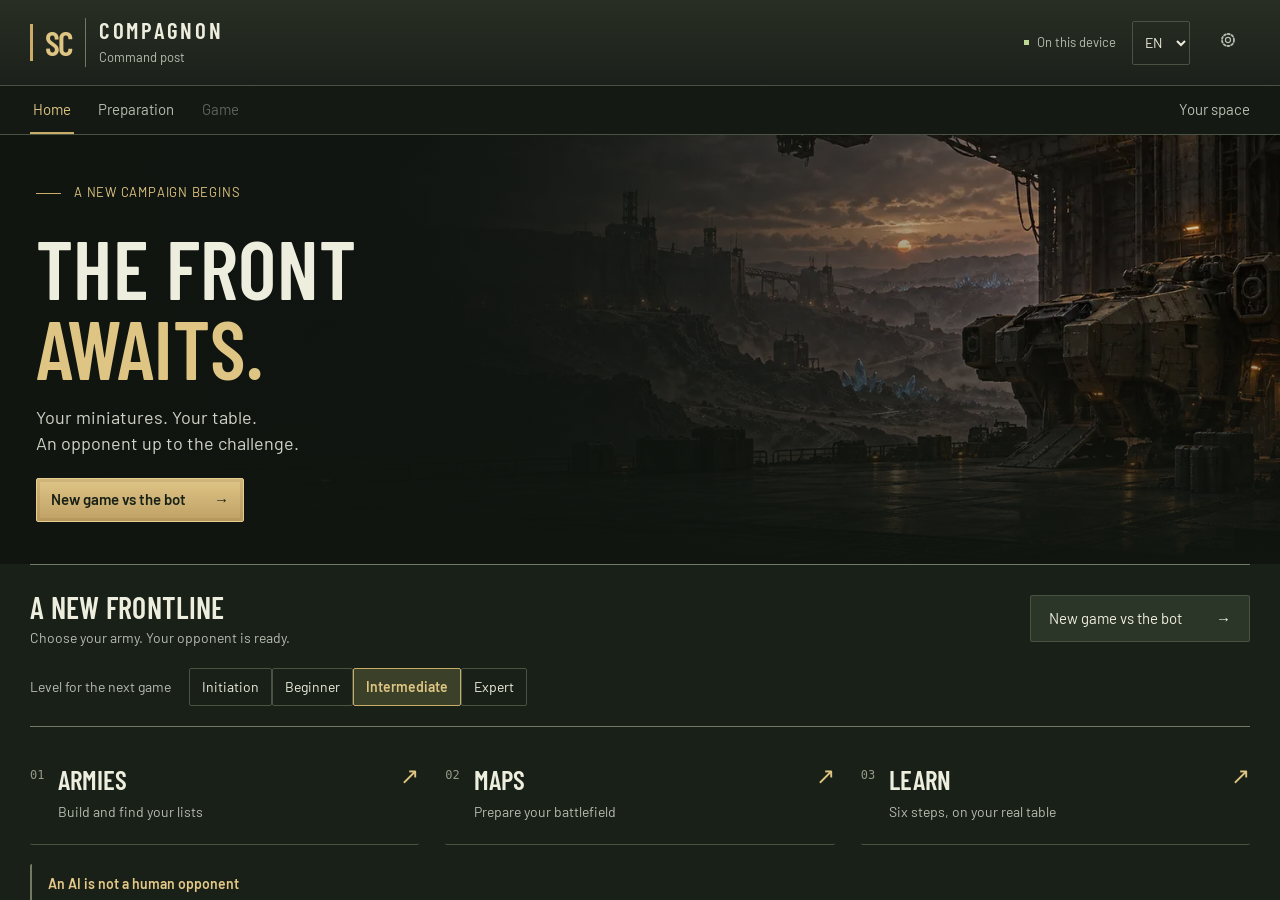
==== index.html @ 8a9c1a75 "Site built from c9941b6" ====
<!doctype html>
<html lang="en">
  <head>
    <meta http-equiv="Content-Security-Policy" content="default-src &#39;self&#39;; script-src &#39;self&#39; https://challenges.cloudflare.com; frame-src &#39;self&#39; https://challenges.cloudflare.com; style-src &#39;self&#39;; img-src &#39;self&#39; data:; font-src &#39;self&#39;; connect-src &#39;self&#39; https://tfnvisimrroumiuawarc.supabase.co; manifest-src &#39;self&#39;; worker-src &#39;self&#39;; object-src &#39;none&#39;; base-uri &#39;self&#39;; form-action &#39;none&#39;">

    <meta charset="utf-8" />
    <meta name="viewport" content="width=device-width, initial-scale=1, viewport-fit=cover" />
    <!-- Audit M2: the Content-Security-Policy meta is added at build time for the web only (vite.config.ts). -->
    <meta name="referrer" content="strict-origin-when-cross-origin" />
    <meta name="theme-color" content="#0b0f16" media="(prefers-color-scheme: dark)" />
    <meta name="theme-color" content="#eef1f6" media="(prefers-color-scheme: light)" />
    <!-- Favicon rev v8: PNG-first + PNG-in-ICO (to-ico BMP was corrupt → vertical bars). -->
    <link rel="icon" type="image/png" sizes="32x32" href="./sctmg-favicon-v8-32.png?v=20260912v8" />
    <link rel="icon" type="image/png" sizes="48x48" href="./sctmg-favicon-v8-48.png?v=20260912v8" />
    <link rel="icon" type="image/png" sizes="16x16" href="./sctmg-favicon-v8-16.png?v=20260912v8" />
    <link rel="icon" href="./sctmg-favicon-v8.svg?v=20260912v8" type="image/svg+xml" />
    <link rel="icon" href="./sctmg-favicon-v8.ico?v=20260912v8" sizes="any" />
    <link rel="apple-touch-icon" sizes="180x180" href="./sctmg-apple-touch-v8.png?v=20260912v8" />
    <link rel="icon" type="image/png" sizes="192x192" href="./sctmg-icon-v8-192.png?v=20260912v8" />
    <link rel="icon" type="image/png" sizes="512x512" href="./sctmg-icon-v8-512.png?v=20260912v8" />
    <title>SC Compagnon</title>
    <meta name="apple-mobile-web-app-title" content="SC Compagnon" />
    <meta name="application-name" content="SC Compagnon" />
    <meta name="description" content="Unofficial fan-made companion app for StarCraft: The Miniatures Game: game tracker, attack resolution, table map and a built-in opponent with four levels. Free offline play without an account. Optional private web account for statistics and libraries. English, French, Spanish, German." />
    <meta name="robots" content="index,follow" />
    <link rel="canonical" href="https://sctmg-iacompagnon.com/" />
    <link rel="alternate" hreflang="en" href="https://sctmg-iacompagnon.com/" />
    <link rel="alternate" hreflang="fr" href="https://sctmg-iacompagnon.com/?lang=fr" />
    <link rel="alternate" hreflang="es" href="https://sctmg-iacompagnon.com/?lang=es" />
    <link rel="alternate" hreflang="de" href="https://sctmg-iacompagnon.com/?lang=de" />
    <!-- Safari on iPhone/iPad shows its native "Open in the App Store" banner. -->
    <meta name="apple-itunes-app" content="app-id=6809428019" />
    <meta property="og:type" content="website" />
    <meta property="og:site_name" content="SC Compagnon" />
    <meta property="og:title" content="SC Compagnon" />
    <meta property="og:description" content="Unofficial companion app for StarCraft: The Miniatures Game — game tracker, attack resolution, built-in opponent. Free offline play without an account. Optional private web account for statistics and libraries." />
    <meta property="og:url" content="https://sctmg-iacompagnon.com/" />
    <meta property="og:image" content="https://sctmg-iacompagnon.com/sctmg-icon-v8-512.png" />
    <meta name="twitter:card" content="summary" />
    <script type="application/ld+json">
    {
      "@context": "https://schema.org",
      "@type": "SoftwareApplication",
      "name": "SC Compagnon",
      "applicationCategory": "GameApplication",
      "operatingSystem": "Web, iOS, Android",
      "url": "https://sctmg-iacompagnon.com/",
      "description": "Unofficial fan-made companion app for StarCraft: The Miniatures Game: game tracker, attack resolution, table map and a built-in rule-based opponent. Offline, free, no account, no data collection.",
      "inLanguage": ["en", "fr", "es", "de"],
      "isAccessibleForFree": true,
      "offers": { "@type": "Offer", "price": "0", "priceCurrency": "EUR" }
    }
    </script>
    <script type="module" crossorigin src="/assets/index-CabuP1gv.js"></script>
    <link rel="modulepreload" crossorigin href="/assets/port-bL2gbNKp.js">
    <link rel="stylesheet" crossorigin href="/assets/index-Bsnx8XJV.css">
  <link rel="manifest" href="/manifest.webmanifest"><script id="vite-plugin-pwa:register-sw" src="/registerSW.js"></script></head>
  <body>
    <div id="root"></div>
  </body>
</html>
---- assets/index-Bsnx8XJV.css ----
.account-screen{max-width:1120px;margin-inline:auto;width:100%;box-sizing:border-box}.account-heading,.account-user,.account-toolbar,.account-source{display:flex;align-items:center;justify-content:space-between;gap:16px}.account-heading h1{margin:0}.account-heading .eyebrow{margin:0 0 6px}.account-intro{display:grid;grid-template-columns:minmax(0,1fr) minmax(280px,.8fr);gap:48px;margin-block:32px}.account-intro h2{font-size:clamp(28px,4vw,48px);line-height:1.05}.account-login{border:1px solid var(--line);padding:24px;background:var(--panel)}.account-login h2{font-size:26px}.account-login form{display:grid;gap:14px}.account-check{display:flex!important;align-items:flex-start;gap:12px;font-size:14px}.account-check input{width:22px;min-width:22px;min-height:22px;margin-top:2px}.account-login form+form{margin-top:24px;border-top:1px solid var(--line);padding-top:20px}.account-user{padding:20px 0;flex-wrap:wrap}.account-user>span{overflow-wrap:anywhere}.account-tabs{display:flex;border-bottom:1px solid var(--line);gap:8px}.account-tabs button{flex:1;border:0;border-bottom:3px solid transparent;border-radius:0;background:transparent}.account-tabs button[aria-pressed=true]{border-color:var(--accent);color:var(--fg)}.account-toolbar{margin-block:20px}.account-results{display:grid;grid-template-columns:1fr 210px;gap:32px;border-top:1px solid var(--line);border-bottom:1px solid var(--line);padding:24px 0;margin-bottom:24px}.account-score{display:flex;align-items:baseline;gap:16px}.account-score strong{font:600 76px/1 Barlow Condensed,sans-serif;color:var(--fg)}.account-counters{display:flex;gap:32px;margin-top:16px}.account-counters span{display:flex;flex-direction:column;gap:4px;color:var(--muted)}.account-counters b{font-size:26px;color:var(--fg)}.founder-badge{display:flex;align-items:center;gap:18px;margin:16px 0}.founder-badge svg{width:115px;flex:none;filter:drop-shadow(0 4px 12px #0008)}.founder-badge figcaption{display:flex;flex-direction:column;gap:8px;min-width:0}.founder-badge strong{font:600 26px/1.1 Barlow Condensed,sans-serif}.founder-badge span{font-size:14px;color:var(--muted)}.account-results .founder-badge{flex-direction:column;text-align:center}.founder-badge.unearned svg{opacity:.7}.account-source{border-bottom:1px solid var(--line);padding:14px 0;flex-wrap:wrap}.account-data{border-top:1px solid var(--line);margin-top:36px;padding-top:20px}.account-data>.danger{margin-top:20px}.account-delete{border:1px solid var(--red,#bd7470);padding:20px;margin-top:16px}.account-delete form{display:grid;gap:12px;margin-top:16px}.account-footer{margin-top:32px;padding-top:20px;border-top:1px solid var(--line);font-size:14px;color:var(--muted)}.account-item h3{overflow-wrap:anywhere}.account-item .row{flex-wrap:wrap}.account-notice{padding:14px;border-left:3px solid var(--accent);background:var(--panel)}.account-import-preview{margin-top:16px;padding:16px;border:1px solid var(--accent)}.account-import-preview button{margin:4px}.stats-transfer{margin-bottom:20px}.stats-transfer .row{flex-wrap:wrap}.account-screen button{white-space:normal;overflow-wrap:anywhere}.account-screen input{max-width:100%;box-sizing:border-box}@media(max-width:640px){.account-intro{grid-template-columns:minmax(0,1fr);gap:24px;margin-block:20px}.account-login{padding:18px}.account-results{grid-template-columns:minmax(0,1fr);gap:12px}.account-results .founder-badge{flex-direction:row;text-align:left}.account-heading{align-items:flex-start}.account-heading>button{flex:none;max-width:95px}.account-score strong{font-size:66px}.account-counters{gap:24px}.account-tabs{gap:0}.account-tabs button{padding-inline:8px}.account-toolbar{align-items:flex-start}.founder-badge svg{width:92px}.account-data .row{flex-wrap:wrap}.account-screen .card{min-width:0}.account-source{gap:8px}}.account-handle{display:block;font-size:1.25rem;overflow-wrap:anywhere}.account-handle span{color:var(--muted);font-weight:400}.account-tabs{flex-wrap:wrap}.account-tabs button{min-height:44px}.profile-editor{max-width:760px}.profile-editor .card{margin:18px 0}.profile-name-field{display:flex;align-items:center;gap:12px;margin-top:8px}.profile-name-field input{min-width:0;flex:1}.profile-name-field>span{font-size:1.2rem;color:var(--muted)}.profile-visibility{min-width:0}.profile-visibility legend{font-size:1.2rem;font-weight:600;padding:0 8px}.profile-visibility .account-check{margin:18px 0;align-items:flex-start}.account-check input{flex-shrink:0;min-width:22px;min-height:22px}.badge-collection-heading{display:flex;align-items:center;justify-content:space-between;gap:20px;flex-wrap:wrap}.badge-collection-heading .eyebrow,.badge-family .eyebrow{font-size:.78rem;letter-spacing:.07em;line-height:1.5}.badge-collection-heading>strong{font-variant-numeric:tabular-nums;color:#d6bd82}.badge-families{display:grid;grid-template-columns:repeat(3,minmax(0,1fr));gap:18px;margin:26px 0}.badge-family{background:linear-gradient(135deg,#202820,#151c19);border:1px solid #4c5340;padding:22px;min-width:0;border-radius:3px}.badge-family-heading{display:flex;align-items:center;gap:16px}.badge-family h3{margin:5px 0;font-size:1.2rem;overflow-wrap:anywhere}.badge-family p{line-height:1.6}.service-insignia{width:78px;flex-shrink:0;display:block}.service-insignia.unearned{filter:saturate(.25);opacity:.6}.badge-family progress{display:block;width:100%;height:7px;accent-color:#c7ad72;margin:12px 0 8px;border:0;background:#333d30;border-radius:2px}.badge-family progress::-webkit-progress-bar{background:#333d30;border-radius:2px}.badge-family progress::-webkit-progress-value{background:#c7ad72;border-radius:2px}.badge-next{display:block;font-variant-numeric:tabular-nums;font-size:.88rem;color:#c3c9b7}.badge-family details{margin-top:18px;border-top:1px solid #424b3c}.badge-family summary{cursor:pointer;padding:14px 0;min-height:44px;font-size:.93rem}.badge-milestones{list-style:none;padding:0;margin:0}.badge-milestones li{padding:10px 0}.badge-milestones li>div{display:flex;justify-content:space-between;gap:12px;flex-wrap:wrap;font-size:.9rem}.badge-milestones .acquired strong{color:#e0c68a}.badge-launch .founder-badge{border:0;background:none;padding:0}.badge-launch .founder-badge svg{width:95px}.badge-launch p{font-size:.93rem}.badge-secret .service-insignia{margin:0 auto}.badge-secret{text-align:center}@media(max-width:1000px){.badge-families{grid-template-columns:repeat(2,minmax(0,1fr))}}@media(max-width:640px){.badge-families{grid-template-columns:1fr}.badge-family{padding:20px}.profile-name-field,.badge-collection-heading{gap:8px}.profile-visibility{padding:16px}.account-tabs{gap:6px}.account-tabs button{padding:10px 12px;font-size:.9rem}}.account-user>div{min-width:0;overflow-wrap:anywhere}.badge-launch .founder-badge{display:grid;grid-template-columns:78px minmax(0,1fr);gap:14px}.badge-launch .founder-badge svg{width:78px;max-width:100%}.badge-launch .founder-badge strong{font-size:24px;overflow-wrap:anywhere}.badge-launch .founder-badge figcaption{min-width:0}@media(max-width:640px){.account-tabs button{flex:1 0 30%;white-space:nowrap;overflow-wrap:normal}.account-toolbar>button{flex-shrink:0;white-space:nowrap;overflow-wrap:normal}}.account-captcha{display:grid;gap:8px;min-width:0}.account-captcha p{margin:0;font-size:14px}.account-captcha p:empty{display:none}.account-captcha button{justify-self:start}.account-delete .account-captcha{margin-bottom:12px}:root{--bg: #06111a;--bg-2: #091824;--panel: #0d1d2b;--panel-2: #112536;--line: #1d3b50;--line-hot: #31566c;--fg: #f3f7fb;--muted: #9fb4c8;--grid-line: rgba(255, 255, 255, .035);--table: #0d131b;--grid: #27354a;--glow: 0 0 0 1px rgba(255, 255, 255, .04) inset, 0 1px 0 rgba(255, 255, 255, .03) inset;--shadow: 0 10px 30px rgba(0, 0, 0, .45);--blue: #2f6fd6;--blue-ink: #8ab6ff;--red: #d63b3b;--red-ink: #ff9090;--neutral: #3aa35a;--green-ink: #62d18d;--amber: #d9a12c;--amber-ink: #f0c04f;--accent: #20bddd;--accent-ink: #45d7f3;--on-accent: #fff;--bar-ink: #a8b6ca;--mono: ui-monospace, SFMono-Regular, Menlo, "Roboto Mono", monospace;--r: 12px;color-scheme:dark}@media(prefers-color-scheme:light){:root{--bg: #091722;--bg-2: #0d1d29;--panel: #122534;--panel-2: #172c3d;--line: #2c4b5e;--line-hot: #41677d;--fg: #f7fafc;--muted: #b1c2d1;--table: #0c1922;--grid: #274152;--shadow: 0 10px 24px rgba(0, 0, 0, .32);--bar-ink: #b4c6d4;color-scheme:dark}}*{box-sizing:border-box}html,body,#root{height:100%;margin:0}html{background:var(--bg)}#root{padding-top:env(safe-area-inset-top,0px);display:flex;flex-direction:column}body{color:var(--fg);background-color:var(--bg);background-image:linear-gradient(var(--grid-line) 1px,transparent 1px),linear-gradient(90deg,var(--grid-line) 1px,transparent 1px);background-size:34px 34px,34px 34px;font:15px/1.45 -apple-system,BlinkMacSystemFont,Segoe UI,Roboto,Helvetica Neue,sans-serif;-webkit-text-size-adjust:100%;overscroll-behavior:none}.app{display:flex;flex-direction:column;height:100%}.scroll{flex:1;min-height:0;overflow-y:auto;-webkit-overflow-scrolling:touch;padding:12px 12px 104px}h1{font-size:21px;line-height:1.15;letter-spacing:-.02em;margin:8px 0}h2{font-size:16px;line-height:1.2;letter-spacing:-.01em;margin:18px 0 8px}h3{font-size:13px;letter-spacing:.08em;text-transform:uppercase;color:var(--muted);margin:14px 0 6px}p,li{margin:6px 0}small,.muted{color:var(--muted);font-size:13px}:focus-visible{outline:2px solid var(--accent-ink);outline-offset:2px}button,.btn{min-height:44px;min-width:44px;padding:10px 14px;border-radius:var(--r);border:1px solid var(--line);background:var(--panel-2);color:var(--fg);box-shadow:var(--glow);font:inherit;font-size:15px;cursor:pointer;touch-action:manipulation}button:hover{border-color:var(--line-hot)}button:active{transform:translateY(1px)}button:disabled{opacity:.4}button.primary{background:linear-gradient(180deg,color-mix(in srgb,var(--accent) 88%,#fff),var(--accent));border-color:color-mix(in srgb,var(--accent) 70%,#000);color:var(--on-accent);font-weight:650;box-shadow:0 6px 18px color-mix(in srgb,var(--accent) 35%,transparent)}button.danger{color:var(--red-ink);border-color:color-mix(in srgb,var(--red) 45%,var(--line))}button.small,a.small{min-height:36px;padding:6px 10px;font-size:13px;border-radius:9px;display:inline-flex;align-items:center;justify-content:center;text-decoration:none;color:inherit;border:1px solid var(--line);background:var(--panel)}button.chip{min-height:36px;padding:6px 12px;border-radius:999px;font-size:13px}button[aria-pressed=true]{outline:2px solid var(--accent-ink)}input,select,textarea{min-height:44px;width:100%;padding:10px 12px;border-radius:10px;border:1px solid var(--line);background:var(--bg-2);color:var(--fg);font-size:16px}input:focus,select:focus,textarea:focus{border-color:var(--accent-ink)}textarea{min-height:120px;font-family:var(--mono);font-size:13px}label{display:block;margin:10px 0 4px;font-size:12px;letter-spacing:.05em;text-transform:uppercase;color:var(--muted)}.card{background:var(--panel);border:1px solid var(--line);border-radius:var(--r);padding:12px;margin:8px 0;box-shadow:var(--glow)}.row{display:flex;gap:8px;align-items:center;flex-wrap:wrap}.row.tight{gap:4px}.spread{display:flex;justify-content:space-between;align-items:center;gap:8px}.grid2{display:grid;grid-template-columns:1fr 1fr;gap:8px}.number-field input{width:70px}.grid2>*{min-width:0}.grid2 .number-field{flex-wrap:nowrap}.grid2 .number-field input{width:auto;min-width:0;flex:1 1 0}.home-top{display:flex;align-items:center;justify-content:space-between;gap:10px;margin-bottom:10px}.home-brand{display:flex;align-items:center;gap:10px}.home-brand .mark{display:block;width:36px;height:36px;flex:0 0 auto;border-radius:8px;object-fit:cover;box-shadow:0 0 0 1px color-mix(in srgb,var(--line) 80%,transparent)}.home-title{display:block;font-size:16px;letter-spacing:-.01em}.home-status{font-size:12px}.icon-btn{display:inline-flex;align-items:center;justify-content:center;width:44px;min-width:44px;height:44px;padding:0;border-radius:999px}.hero{position:relative;overflow:hidden;border:1px solid var(--line);border-radius:16px;padding:18px 16px 20px;background:radial-gradient(120% 90% at 15% -20%,color-mix(in srgb,var(--blue) 26%,transparent),transparent 60%),radial-gradient(100% 80% at 100% 0%,color-mix(in srgb,var(--red) 16%,transparent),transparent 55%),var(--panel);box-shadow:var(--shadow)}.hero:after{content:"";position:absolute;inset:0;pointer-events:none;background-image:linear-gradient(var(--grid-line) 1px,transparent 1px),linear-gradient(90deg,var(--grid-line) 1px,transparent 1px);background-size:22px 22px,22px 22px}.hero .mark{display:block;width:46px;height:46px;border-radius:10px;object-fit:cover;box-shadow:0 0 0 1px color-mix(in srgb,var(--line) 80%,transparent)}.hero h1{margin:6px 0 8px;font-size:26px;line-height:1.15;position:relative;z-index:1}.hero .hero-kicker{position:relative;z-index:1;margin:0;font-size:11px;letter-spacing:.12em;text-transform:uppercase;color:var(--accent-ink);font-weight:650}.hero .tagline{position:relative;z-index:1;color:var(--muted);margin:0;max-width:36ch;font-size:14px}.hero .rule{margin-top:14px;height:2px;border-radius:2px;background:linear-gradient(90deg,var(--blue),var(--red) 70%,transparent);opacity:.8}.home{display:flex;flex-direction:column;min-height:100%}.home .tiles{margin-top:12px}.home-local{margin:12px 0 4px;font-size:12px}.home-more{margin:8px 0 72px;color:var(--muted)}.home-more summary{cursor:pointer;font-size:13px}.tiles{display:grid;grid-template-columns:1fr 1fr;gap:8px;margin-top:10px}.stats-row{display:flex;flex-direction:column;gap:6px;padding:10px 12px;margin:6px 0;border:1px solid var(--line);border-radius:var(--r);background:var(--panel)}.stats-bar{display:flex;height:10px;width:100%;overflow:hidden;border-radius:4px;background:color-mix(in srgb,var(--line) 55%,transparent)}.stats-bar>span{display:block;min-width:0;height:100%}.stats-bar-won{background:color-mix(in srgb,var(--green-ink) 75%,#1a3)}.stats-bar-lost{background:color-mix(in srgb,var(--red-ink) 70%,#622)}.stats-bar-draw{background:color-mix(in srgb,var(--muted) 55%,#666)}.stats-legend{display:flex;flex-wrap:wrap;align-items:center;gap:4px 0;font-size:12px}.stats-swatch{display:inline-block;width:10px;height:10px;border-radius:2px;margin-right:4px;vertical-align:-1px}.stats-swatch.won{background:color-mix(in srgb,var(--green-ink) 75%,#1a3)}.stats-swatch.lost{background:color-mix(in srgb,var(--red-ink) 70%,#622)}.stats-swatch.draw{background:color-mix(in srgb,var(--muted) 55%,#666)}.attack-flags{display:flex;flex-direction:column;gap:10px}.attack-flag{display:flex;flex-direction:column;align-items:flex-start;gap:4px}.attack-flag-help{margin:0;font-size:12px;line-height:1.35;max-width:36rem}.tile{display:flex;flex-direction:column;align-items:flex-start;gap:8px;min-height:84px;padding:12px;text-align:left;font-weight:550;background:var(--panel)}.tile svg{color:var(--accent-ink)}.resume{display:flex;align-items:center;gap:12px;width:100%;text-align:left;padding:14px;border-radius:var(--r);border:1px solid color-mix(in srgb,var(--accent) 45%,var(--line));background:linear-gradient(180deg,color-mix(in srgb,var(--accent) 12%,var(--panel-2)),var(--panel));margin:10px 0 2px}.resume-icon{display:inline-flex;align-items:center;justify-content:center;width:44px;height:44px;border-radius:12px;flex:0 0 auto;background:color-mix(in srgb,var(--accent) 22%,var(--panel));color:var(--accent-ink)}.resume .label{display:block;font-size:11px;letter-spacing:.08em;text-transform:uppercase;color:var(--accent-ink)}.resume .name{display:block;font-weight:650;font-size:16px}.resume-meta{display:block;margin-top:2px;font-size:13px;color:var(--muted)}.resume-body{flex:1;min-width:0}.banner{background:linear-gradient(180deg,var(--panel),var(--panel-2));border-bottom:1px solid var(--line);padding:8px 10px 6px;font-size:13px;font-variant-numeric:tabular-nums;box-shadow:0 1px 0 var(--line-hot)}.banner-compact{padding-bottom:8px}.banner-vital{display:flex;flex-wrap:wrap;gap:8px;margin-top:6px;align-items:baseline}.banner-main{display:flex;align-items:flex-start;justify-content:space-between;gap:8px}.banner-round{display:flex;flex-direction:column;gap:2px}.banner-phase-name{font-size:18px;font-weight:700;letter-spacing:-.02em}.banner-active{display:inline-flex;flex-direction:column;align-items:flex-end;gap:4px;border:0;background:transparent;color:inherit;padding:0;min-height:44px;box-shadow:none}.banner-stats{display:flex;flex-wrap:wrap;gap:6px;margin-top:8px}.banner .line{display:flex;gap:6px;row-gap:4px;align-items:center;flex-wrap:wrap}.banner .line+.line{margin-top:4px;color:var(--muted)}.banner strong,.banner .line+.line span{font-family:var(--mono);font-size:12px;letter-spacing:-.01em}.banner strong{color:var(--fg);font-size:12px}.banner .stat{padding:2px 7px;font-size:11px;border-radius:8px}.badge{display:inline-flex;align-items:center;gap:4px;padding:3px 9px;border-radius:999px;color:#fff;font-weight:650;font-size:12px;letter-spacing:.01em}.badge.blue{background:var(--blue);box-shadow:0 0 0 1px color-mix(in srgb,var(--blue) 55%,transparent),0 0 12px color-mix(in srgb,var(--blue) 35%,transparent)}.badge.red{background:var(--red);box-shadow:0 0 0 1px color-mix(in srgb,var(--red) 55%,transparent),0 0 12px color-mix(in srgb,var(--red) 35%,transparent)}.phases{display:flex;gap:2px;margin-top:8px;padding:3px;border-radius:10px;background:var(--bg-2);border:1px solid var(--line)}.phases span{flex:1;text-align:center;padding:6px 2px;border-radius:7px;font-size:12px;color:var(--muted)}.phases span.on{background:color-mix(in srgb,var(--accent) 22%,var(--panel));color:var(--fg);font-weight:650;box-shadow:inset 0 0 0 1px color-mix(in srgb,var(--accent) 60%,transparent)}.bar{position:fixed;left:0;right:0;bottom:0;z-index:10;display:flex;gap:4px;padding:6px 8px;padding-bottom:max(8px,env(safe-area-inset-bottom));background:color-mix(in srgb,var(--panel) 92%,transparent);backdrop-filter:blur(12px);-webkit-backdrop-filter:blur(12px);border-top:1px solid var(--line-hot);overflow-x:auto}.bar button{flex:1 0 auto}.app .bar button:not(.primary){background:transparent;border-color:transparent;color:var(--bar-ink);font-size:12px;padding:8px 6px;box-shadow:none}.app .bar button:not(.primary):hover{color:var(--fg)}.bar button.primary{flex:1.4 0 auto;display:inline-flex;align-items:center;justify-content:center;gap:6px}.bar-nav button{display:inline-flex;flex-direction:column;align-items:center;justify-content:center;gap:2px;min-width:56px}.bar-nav button.on{color:var(--accent-ink)!important}.bar-nav .bar-secondary{flex:0 0 auto;min-width:44px;font-size:11px}.app:not(.e2e-compat) .bar-secondary{display:none}.more-grid{display:grid;grid-template-columns:1fr 1fr 1fr;gap:8px;margin-bottom:12px}.more-grid-2{grid-template-columns:1fr 1fr}.more-menu{display:flex;flex-direction:column;gap:10px;padding-bottom:8px}.sheet-panel.sheet-flush{--sheet-pad-x: 0px;padding-left:0;padding-right:0}.sheet-panel.sheet-flush .sheet-head,.sheet-panel.sheet-flush .sheet-body{padding-left:12px;padding-right:12px}.sheet-lead{flex:0 0 auto;width:100%;margin:0 0 10px}.sheet-lead .more-home,.more-menu .more-home{box-sizing:border-box;display:block;width:100%;border-radius:0;min-height:56px;font-size:17px;font-weight:700;background:color-mix(in srgb,var(--accent) 28%,var(--panel));border:2px solid var(--accent-ink);border-left:0;border-right:0;color:var(--fg)}.more-menu .more-help{width:100%;min-height:48px;font-size:15px;font-weight:600}.more-menu .more-about{width:100%;min-height:48px;margin-top:8px;border-style:dashed;color:var(--muted)}.more-section h3{margin:4px 0 8px;font-size:12px;letter-spacing:.04em;text-transform:uppercase;color:var(--muted);font-weight:650}.more-section .more-grid{margin-bottom:0}.mission-strip{flex:0 0 auto;border-bottom:2px solid color-mix(in srgb,var(--accent) 55%,var(--line-hot));background:linear-gradient(90deg,color-mix(in srgb,var(--accent) 22%,var(--panel)),var(--panel-2));box-shadow:inset 4px 0 0 var(--accent-ink)}.mission-strip-btn{width:100%;display:grid;grid-template-columns:auto 1fr auto;gap:8px 12px;align-items:center;text-align:left;min-height:52px;padding:10px 12px;border:0;border-radius:0;background:transparent;color:inherit;box-shadow:none}.mission-kicker{font-size:11px;font-weight:700;letter-spacing:.08em;text-transform:uppercase;color:var(--accent-ink);grid-column:1;grid-row:1}.mission-name{font-size:16px;line-height:1.2;grid-column:1 / 3;grid-row:2}.mission-action{grid-column:3;grid-row:1 / 3;align-self:center;font-size:13px;font-weight:650;color:var(--accent-ink);padding:6px 10px;border-radius:999px;background:color-mix(in srgb,var(--accent) 18%,transparent);border:1px solid color-mix(in srgb,var(--accent-ink) 45%,transparent)}.mission-panel{padding:0 12px 12px;border-top:1px solid var(--line)}.mission-panel .card{margin-top:10px}.mission-card-fold{margin-top:8px}.prompt .terrain-info{margin:0 0 8px}.terrain-info{padding:10px 12px;border-radius:14px;background:color-mix(in srgb,var(--panel) 92%,#1a3a28);border:2px solid color-mix(in srgb,var(--accent-ink) 40%,#3d7a55);box-shadow:inset 0 0 0 1px color-mix(in srgb,#3d7a55 35%,transparent)}.terrain-info-kicker{font-size:11px;font-weight:700;letter-spacing:.08em;text-transform:uppercase;color:#7dcea0;margin-bottom:2px}.terrain-info-facts{display:grid;grid-template-columns:1fr 1fr;gap:8px;margin-top:8px}.terrain-info-label{font-size:11px;text-transform:uppercase;letter-spacing:.05em;color:var(--muted)}.terrain-info-value{margin-top:2px;font-size:14px;font-weight:700;font-family:var(--mono);line-height:1.25}.terrain-info-note{margin:6px 0 0;font-size:12px}.sheet{position:fixed;inset:0;background:#03060b99;display:flex;align-items:flex-end;z-index:20}.sheet-panel{--sheet-pad-x: 12px;position:relative;display:flex;flex-direction:column;background:var(--bg);width:100%;height:70%;border:1px solid var(--line-hot);border-bottom:0;border-radius:18px 18px 0 0;padding:6px var(--sheet-pad-x) 0;box-shadow:var(--shadow)}.sheet-panel.tall{height:92%}.sheet-head{flex:0 0 auto}.sheet-body{flex:1 1 auto;overflow-y:auto;-webkit-overflow-scrolling:touch;overscroll-behavior:contain;touch-action:pan-y;padding-bottom:72px}.sheet-footer{flex:0 0 auto;padding:10px 0 max(10px,env(safe-area-inset-bottom));background:var(--bg);border-top:1px solid var(--line-hot)}.sheet-footer>button{width:100%;min-height:56px}.sheet-more{position:absolute;left:0;right:0;bottom:0;z-index:1;min-height:46px;border:0;border-radius:0 0 18px 18px;background:linear-gradient(to bottom,transparent,var(--bg) 55%);color:var(--accent-ink);font-size:13px;box-shadow:none;padding-top:16px;pointer-events:auto}.sheet-more:hover{color:var(--fg)}.sheet button,.sheet .btn,.sheet input,.sheet select{min-height:44px}.sheet button.small,.sheet button.chip{min-height:44px;padding:8px 14px;font-size:14px}.sheet .row.tight{gap:10px}.sheet .keypad button{min-height:52px}.sheet .handle{width:56px;height:5px;border-radius:999px;background:var(--accent-ink);opacity:.75;margin:8px auto 10px;flex:0 0 auto}.sheet-more{min-height:46px}.map{width:100%;touch-action:none;background:var(--table);border:1px solid var(--line-hot);border-radius:var(--r);display:block;box-shadow:var(--shadow)}.stats{display:flex;flex-wrap:wrap;gap:6px;margin:8px 0}.stat{display:inline-flex;align-items:center;gap:5px;padding:5px 10px;border-radius:999px;font-size:12px;font-family:var(--mono);border:1px solid var(--line);background:var(--bg-2);color:var(--fg)}.stat.key{border-color:color-mix(in srgb,var(--accent) 55%,var(--line));color:var(--accent-ink)}.toast{position:fixed;left:50%;bottom:104px;transform:translate(-50%);z-index:40;background:var(--panel);color:var(--fg);border:1px solid var(--line-hot);padding:9px 16px;border-radius:999px;box-shadow:var(--shadow);pointer-events:none}.err{color:var(--red-ink);font-size:13px}.log-entry{border-bottom:1px solid var(--line);padding:7px 0;font-size:13px}table{width:100%;border-collapse:collapse;font-size:13px;font-variant-numeric:tabular-nums}th{text-align:left;padding:6px;font-size:11px;letter-spacing:.06em;text-transform:uppercase;color:var(--muted);border-bottom:1px solid var(--line-hot)}td{text-align:left;padding:6px;border-bottom:1px solid var(--line)}pre{white-space:pre-wrap;word-break:break-word;font-size:12px;background:var(--bg-2);border:1px solid var(--line);padding:10px;border-radius:10px}.md h1{font-size:19px}.md h2{font-size:16px}.md h3{text-transform:none;letter-spacing:0;font-size:14px;color:var(--fg)}.md table{margin:8px 0}.keypad{display:grid;grid-template-columns:repeat(3,1fr);gap:6px;max-width:260px}.keypad button{min-height:48px;font-size:18px;font-family:var(--mono)}.dice{display:inline-block;min-width:34px;text-align:center;padding:5px 7px;margin:2px;border:1px solid var(--line-hot);border-radius:8px;background:var(--panel-2);font-family:var(--mono);font-weight:700}.dice-results{margin:10px 0 6px}.dice-row{display:flex;flex-wrap:wrap;gap:4px;align-items:stretch;margin-top:6px}.dice-hit{border-color:color-mix(in srgb,var(--accent) 55%,var(--line-hot));background:color-mix(in srgb,var(--accent) 18%,var(--panel-2))}.dice-miss{opacity:.72}.dice-long{outline:1px dashed var(--muted);outline-offset:1px}.dice-surge{position:relative;padding-top:16px;border-color:var(--accent);box-shadow:inset 0 0 0 1px color-mix(in srgb,var(--accent) 35%,transparent)}.dice-surge-tag{position:absolute;top:2px;left:0;right:0;font-size:11px;letter-spacing:.04em;text-transform:uppercase;color:var(--accent);font-family:var(--sans, inherit);font-weight:600}.dice-legend{display:flex;flex-wrap:wrap;gap:6px 12px;align-items:center;margin:8px 0 0;font-size:12px}.dice-legend-swatch{display:inline-block;width:14px;height:14px;border-radius:4px;vertical-align:middle;border:1px solid var(--line-hot);margin-right:2px}.dice-legend-swatch.dice-hit{border-color:color-mix(in srgb,var(--accent) 55%,var(--line-hot));background:color-mix(in srgb,var(--accent) 18%,var(--panel-2))}.dice-legend-swatch.dice-miss{opacity:.72;background:var(--panel-2)}.dice-legend-swatch.dice-surge{border-color:var(--accent)}.dice-hint{margin:4px 0 0;font-size:12px}.reaction-list{display:flex;flex-direction:column;gap:10px;margin-top:8px}.reaction-card{display:flex;flex-direction:column;gap:6px;padding:10px 12px;border:1.5px dashed var(--line-hot);border-radius:12px;background:color-mix(in srgb,var(--panel-2) 80%,transparent)}.reaction-card-used{opacity:.65;border-style:solid}.reaction-card-play{align-self:flex-start;min-height:40px}.reaction-card-text{margin:0;font-size:13px;line-height:1.35}.reaction-card-text .small{margin-left:4px}.reduction-fields{margin-top:12px;padding-top:8px;border-top:1px solid var(--line)}.prompt{flex:0 0 176px;height:176px;overflow-y:auto;z-index:15;margin-bottom:62px;padding:10px 12px;background:var(--panel);border-top:1px solid var(--line-hot);box-shadow:var(--shadow)}.prompt>div+div{margin-top:8px;border-top:1px solid var(--line);padding-top:8px}.prompt button{min-height:44px}.banner .guide{margin-top:6px;padding:6px 9px;border-radius:9px;background:color-mix(in srgb,var(--accent) 14%,var(--panel-2));border:1px solid color-mix(in srgb,var(--accent) 40%,var(--line));color:var(--fg);font-size:13px}.budget-bar{position:sticky;top:-1px;z-index:6;display:flex;flex-wrap:wrap;gap:6px;padding:8px 6px;margin:0 0 6px;background:var(--panel);border:1px solid var(--line-hot);border-radius:var(--r);box-shadow:0 6px 12px -6px #00000080}.budget-bar .stat.err{border-color:var(--red);color:var(--red-ink)}.army-editor{overflow:visible}.card.ai-placed{border-color:var(--accent-ink);background:color-mix(in srgb,var(--accent) 12%,var(--panel))}.card.ai-placed strong{color:var(--accent-ink)}.card.hint{border-color:color-mix(in srgb,var(--amber) 55%,var(--line))}.card.hint strong{color:var(--amber-ink)}.card.coach{border-color:color-mix(in srgb,var(--accent) 50%,var(--line));background:color-mix(in srgb,var(--accent) 10%,var(--panel))}.card.coach strong{color:var(--accent-ink)}.card.coach .coach-do{font-weight:650}.card-art{margin:8px auto 10px;max-width:min(240px,100%)}.card-art.dual{max-width:min(400px,100%)}.card-art-faces{display:flex;flex-direction:row;flex-wrap:nowrap;gap:8px;align-items:flex-start;justify-content:center}.card-art-face{flex:1 1 0;min-width:0;margin:0}.card-art-face img{display:block;width:100%;border-radius:8px;border:1px solid var(--line);cursor:zoom-in;background:var(--panel-2)}.card-art-cap{margin:4px 0 0;text-align:center;font-size:11px;letter-spacing:.08em;text-transform:uppercase;color:var(--muted)}.card-full{position:fixed;inset:0;z-index:40;background:#03060beb;display:flex;flex-direction:column}.card-full-body{flex:1;overflow:auto;display:flex;align-items:flex-start;justify-content:center;gap:10px;padding:8px}.card-full-body.dual{flex-wrap:wrap}.card-full-body img{border-radius:8px}.card-full-bar{flex:0 0 auto;justify-content:center;padding:8px;background:var(--panel)}@media(max-width:480px){.command-app .vp-chip{max-width:26vw}.command-app .vp-chip .vp-name{font-size:12px;white-space:normal;line-height:1.05;text-align:right;overflow-wrap:anywhere}}@media(max-width:420px){.card-art,.card-art.dual{max-width:min(200px,100%)}.card-art.dual .card-art-faces{flex-direction:column;align-items:stretch}}.term{background:none;border:0;padding:0;color:inherit;font:inherit;text-decoration:underline dotted;cursor:pointer}.term-def{margin:4px 0}.game-scroll{padding-top:8px}.map-stage{margin:0 -4px}.map-stage .map{border-radius:10px}.unit-rail{margin:10px 0 6px}.unit-rail-track{display:flex;gap:8px;overflow-x:auto;padding-bottom:4px;scroll-snap-type:x mandatory;-webkit-overflow-scrolling:touch}.unit-chip{flex:0 0 148px;scroll-snap-align:start;text-align:left;display:flex;flex-direction:column;gap:4px;align-items:flex-start;padding:10px 12px;border-radius:12px;position:relative;overflow:hidden}.unit-chip.on{outline:2px solid var(--accent-ink)}.unit-chip.ready{border-color:color-mix(in srgb,var(--green-ink) 45%,var(--line))}.unit-chip-bar{position:absolute;left:0;right:0;bottom:0;height:3px;background:linear-gradient(90deg,var(--green-ink),transparent)}.unit-list-details{margin:8px 0 24px}.unit-list-details summary{cursor:pointer;color:var(--muted);font-size:13px}.wizard-head{display:flex;align-items:center;gap:10px;margin-bottom:8px}.wizard-head h1{margin:0;font-size:20px}.new-wizard.scroll{padding-bottom:128px}.wizard-step-label{font-size:11px;letter-spacing:.1em;text-transform:uppercase;color:var(--accent-ink);font-weight:650}.wizard-progress{display:grid;grid-template-columns:repeat(4,1fr);gap:6px;margin:8px 0 12px}.wizard-progress span{height:4px;border-radius:999px;background:var(--line)}.wizard-progress span.on{background:var(--accent-ink)}.wizard-tabs{display:flex;gap:4px;overflow-x:auto;margin-bottom:12px}.wizard-tabs button{flex:1 0 auto;font-size:12px;min-height:40px}.wizard-tabs button.on{outline:2px solid var(--accent-ink)}.wizard-section{scroll-margin-top:12px}.wizard-section.focus>h2{color:var(--accent-ink)}.scale-cards{display:grid;grid-template-columns:1fr 1fr;gap:8px}.scale-card{display:flex;flex-direction:column;align-items:flex-start;gap:4px;text-align:left;min-height:88px}.scale-card.on{outline:2px solid var(--accent-ink);border-color:var(--accent-ink)}.scale-card .label{font-size:11px;letter-spacing:.08em;text-transform:uppercase;color:var(--accent-ink)}.verify-card{display:flex;flex-direction:column;gap:8px}.card-fold{margin:8px 0}.card-fold>summary{cursor:pointer;color:var(--muted);font-size:13px;margin-bottom:6px}.ai-tabs{display:grid;grid-template-columns:1fr 1fr;gap:6px;margin-bottom:10px}.ai-tabs button.on{outline:2px solid var(--accent-ink)}.ai-pane-dim{opacity:.55}.ai-bot-card{border-color:color-mix(in srgb,var(--accent) 40%,var(--line))}.bot-status,.bot-banner{display:flex;align-items:center;gap:8px;padding:8px 10px;border-radius:10px;background:color-mix(in srgb,var(--accent) 14%,var(--panel));border:1px solid color-mix(in srgb,var(--accent) 35%,var(--line))}.bot-banner{position:fixed;left:10px;right:10px;bottom:72px;z-index:12;box-shadow:var(--shadow);font-size:13px}.bot-pulse{width:10px;height:10px;border-radius:999px;background:var(--accent-ink);box-shadow:0 0 color-mix(in srgb,var(--accent-ink) 55%,transparent);animation:bot-pulse 1.4s ease-out infinite}@keyframes bot-pulse{70%{box-shadow:0 0 0 10px transparent}to{box-shadow:0 0 0 0 transparent}}.bot-steps{margin:8px 0 0;padding-left:18px;color:var(--muted);font-size:13px}.attack-now{margin:0 0 10px;padding:10px 12px;border-radius:12px;background:color-mix(in srgb,var(--accent) 16%,var(--panel));border:1px solid color-mix(in srgb,var(--accent) 45%,var(--line));font-size:16px}.attack-cta{position:sticky;bottom:0;padding:10px 0 4px;background:linear-gradient(to top,var(--bg) 70%,transparent)}.scoring-hero{display:grid;grid-template-columns:1fr 1fr;gap:10px;margin-bottom:12px;padding:10px;border-radius:12px;background:var(--bg-2);border:1px solid var(--line)}.scoring-score,.scoring-delta{display:block;font-size:18px;margin-top:2px}.scoring-delta{color:var(--accent-ink)}.scoring-row{margin:10px 0;padding-bottom:10px;border-bottom:1px solid var(--line)}.scoring-row-head{display:flex;flex-wrap:wrap;gap:6px;align-items:center;margin-bottom:6px}.seg{display:grid;grid-template-columns:repeat(3,1fr);gap:4px}.seg button{min-height:40px;font-size:13px}.seg button.on{outline:2px solid var(--accent-ink)}.scoring-cta{position:sticky;bottom:0;padding:12px 0 4px;background:linear-gradient(to top,var(--bg) 65%,transparent)}.sr-assist{position:absolute!important;width:1px!important;height:1px!important;padding:0!important;margin:-1px!important;overflow:hidden!important;clip:rect(0,0,0,0)!important;white-space:nowrap!important;border:0!important}@media(max-width:520px){body{font-size:16px}h1{font-size:27px}.scroll{padding:18px 19px 112px}.home{padding-top:24px}.home-top{margin-bottom:12px}.home-brand .mark{width:52px;height:52px}.home-title{font-size:20px}.home-status{font-size:14px}.home .hero{min-height:260px;padding:24px 22px;border-radius:17px;background:radial-gradient(circle at 96% 2%,transparent 0 72px,rgba(69,215,243,.28) 73px 74px,transparent 75px 116px,rgba(69,215,243,.08) 117px 160px),linear-gradient(145deg,#102435,#0b1b28)}.hero h1{max-width:320px;margin-top:28px;font-size:32px;line-height:1.08}.hero .tagline{max-width:320px;font-size:18px;line-height:1.4}.hero .hero-kicker{font-size:13px}.home .resume{min-height:102px;margin-top:16px;border-color:#2d7189}.home .tiles{gap:10px}.home .tile{min-height:98px;border-radius:16px;font-size:16px}.home-secondary{justify-content:center;margin:10px 0}.home-local,.home-apps-link{text-align:center;font-size:14px}.home-more{margin-bottom:48px;text-align:center}.home .bar{padding:15px 17px max(15px,env(safe-area-inset-bottom))}.home .bar button{min-height:60px;font-size:18px;border-radius:15px}.new-wizard{overflow-x:hidden}.wizard-head{justify-content:center;position:relative;min-height:54px}.wizard-head .icon-btn{position:absolute;left:0;border-radius:13px}.wizard-head>div{text-align:center;padding:0 52px;min-width:0}.wizard-head h1{font-size:20px}.wizard-step-label{color:var(--accent-ink);font-size:12px;font-weight:800;letter-spacing:.12em;text-transform:uppercase}.wizard-progress{margin:8px 0 14px}.wizard-progress span{height:5px}.wizard-tabs{display:none}.new-wizard.e2e-compat .wizard-tabs{display:flex}.scale-native{display:none}.new-wizard.e2e-compat .scale-native{display:block}.wizard-section{display:none;animation:wizard-in .2s ease-out}.wizard-section.focus,.new-wizard.e2e-compat .wizard-section{display:block}.wizard-question{margin:4px 0 6px;font-size:28px;line-height:1.15}.scale-cards{gap:11px;margin:18px 0}.scale-card{min-height:112px;padding:16px;border-radius:16px}.scale-card.on{background:linear-gradient(145deg,rgba(32,189,221,.2),var(--panel))}.wizard-section>.card{border-radius:16px;padding:16px}.new-wizard [data-testid=deployment-preview]{max-height:170px!important}.new-wizard [data-testid=deployment-preview]+.row{display:none}.verify-card{font-size:16px}.new-wizard .bar{padding:14px 19px max(14px,env(safe-area-inset-bottom))}.new-wizard .bar button{min-height:58px;font-size:17px}@keyframes wizard-in{0%{opacity:0;transform:translate(12px)}}.banner{padding:28px 14px 10px;background:#07141efa;box-shadow:none}.banner-round strong{color:var(--accent-ink);font-family:inherit;font-size:13px;letter-spacing:.08em;text-transform:uppercase}.banner-phase-name{font-size:18px}.banner-active{flex-direction:row;align-items:center}.badge{position:relative;background:transparent!important;box-shadow:none!important;border:1px solid currentColor}.badge:before{content:"";width:9px;height:9px;border-radius:50%;background:currentColor}.badge.blue{color:#a8c7ff}.badge.red{color:#ff9a9f}.phases{margin-top:5px;border:0;padding:0;background:transparent;gap:5px}.phases span{padding:6px 3px;background:var(--panel);font-size:12px}.phases span.on{background:#20bddd33;color:#bff5ff}.banner .guide{margin:12px -2px 0;padding:10px 13px;font-size:16px;line-height:1.35;border:0;border-left:4px solid var(--accent-ink);border-radius:9px}.game-scroll{padding:10px 12px 104px}.map-stage{margin:0}.map-stage .map{border-radius:16px;box-shadow:none}.map-shell{position:relative}.map-controls{position:absolute;right:10px;bottom:10px;z-index:3;margin:0!important;flex-wrap:nowrap}.map-controls button{width:48px;min-width:48px;padding:8px}.map-control-icon:before{color:var(--fg);font-size:22px}.map-control.fit .map-control-icon:before{content:"⌖"}.map-control.zoom-in .map-control-icon:before{content:"+"}.map-control.zoom-out .map-control-icon:before{content:"−"}.unit-rail{margin-top:12px}.unit-rail .spread{text-transform:uppercase;letter-spacing:.08em}.unit-chip{flex-basis:160px;min-height:76px;border-radius:12px}.unit-list-details{margin-bottom:16px}.bar-nav{display:grid;grid-template-columns:repeat(4,1fr);overflow:visible;min-height:72px;padding-inline:12px}.bar-nav>button{min-width:0}.bar-nav .bar-secondary{display:none}.app.e2e-compat .bar-nav{display:flex;overflow-x:auto}.app.e2e-compat .bar-nav .bar-secondary{display:inline-flex;min-height:44px}.bar-nav button.primary{background:transparent;border:0;box-shadow:none;color:var(--bar-ink)}.bar-nav button.on,.bar-nav button.primary.on{color:var(--accent-ink)!important}.sheet{background:#00070cb8}.sheet-panel{--sheet-pad-x: 19px;padding:7px var(--sheet-pad-x) 0;border-color:#31566c;background:#07141e}.sheet-panel.sheet-flush{--sheet-pad-x: 0px;padding-left:0;padding-right:0}.sheet-panel.sheet-flush .sheet-head,.sheet-panel.sheet-flush .sheet-body{padding-left:19px;padding-right:19px}.sheet-panel.tall{height:calc(100% - max(0px,env(safe-area-inset-top)));border-radius:0;border:0}.sheet-panel.tall .handle{display:none}.sheet-panel.tall .sheet-head{min-height:66px}.sheet-panel.tall .sheet-body{padding-bottom:18px}.sheet-panel.tall .sheet-footer{margin:0 -19px;padding:12px 19px max(12px,env(safe-area-inset-bottom))}.sheet-head h2{font-size:20px}.unit-summary{padding-bottom:6px}.unit-summary .stats{margin:12px 0}.attack-plan-list{margin:6px 0;padding-left:1.2em}.unit-sheet-link{width:100%;text-align:left;min-height:70px;padding:14px;background:var(--panel);border-radius:15px;font-weight:700}.action-card{position:relative;width:100%;min-height:82px;padding:18px 38px 18px 58px!important;text-align:left;border-radius:15px;font-size:16px}.action-card:before{content:"";position:absolute;left:15px;top:20px;width:28px;height:28px;border-radius:9px;background:#20bddd2e;border:1px solid rgba(69,215,243,.25)}.action-card:after{content:"›";position:absolute;right:16px;top:24px;color:var(--accent-ink);font-size:24px}.expert-fold{margin:14px 0;color:var(--muted)}.expert-fold>summary{min-height:44px;padding:12px 0}.attack-headline{display:flex;align-items:center;justify-content:space-between;margin:2px 0 18px}.attack-headline strong{font-size:20px}.attack-sides{display:grid;grid-template-columns:1fr 40px 1fr;gap:10px;align-items:center}.attack-side{min-height:108px;display:flex;flex-direction:column;justify-content:center;gap:4px;padding:12px;border:1px solid var(--line);border-radius:16px;background:var(--panel)}.attack-side:last-child{text-align:right;align-items:flex-end}.attack-versus{width:40px;height:40px;border-radius:50%;border:1px solid #805817;background:#281b0d}.attack-progress{margin:14px 0}.attack-progress-track{height:5px;margin-top:10px;background:var(--line);border-radius:9px;overflow:hidden}.attack-progress-track span{display:block;height:100%;background:var(--accent-ink)}.attack-now{border:0;border-left:4px solid #61dfa0;background:#0c3022;font-size:16px}.attack-pools{display:grid;grid-template-columns:1fr 1fr;gap:10px}.attack-pools>div{min-height:100px;padding:14px;border-radius:15px;background:var(--bg-2);border:1px solid var(--line)}.attack-pools strong{display:block;margin-top:6px;font-size:32px}.attack-pools>span{grid-column:1 / -1}.sheet-footer [data-testid=attack-start],.sheet-footer [data-testid=window-continue],.sheet-footer [data-testid=apply-damage]{width:100%;min-height:58px;font-size:17px}.ai-tabs{padding:4px;border:1px solid var(--line);border-radius:14px;background:var(--bg-2)}.ai-tabs button{border:0;background:transparent}.ai-tabs button.on{background:#174c60;outline:0}.ai-bot-card,.bot-decision{padding:18px;border-radius:17px;border-color:#2b6b82}.bot-level{display:flex;gap:14px;align-items:center}.bot-level p{margin:2px 0;font-size:16px}.bot-orb{width:54px;height:54px;flex:0 0 auto;border-radius:16px;background:#0d4053;box-shadow:inset 0 0 0 16px #143244;border:2px solid var(--accent-ink)}.bot-status{margin-top:16px}.bot-steps{list-style:none;padding:8px 0 0 32px}.bot-steps li{position:relative;min-height:64px;padding:2px 0 20px 14px;border-left:2px solid var(--line)}.bot-steps li:before{content:"";position:absolute;left:-9px;top:0;width:15px;height:15px;border-radius:50%;background:var(--line)}.bot-steps li.done:before{background:#42c87d}.bot-steps li.active:before{background:var(--accent-ink);box-shadow:0 0 0 6px #45d7f31f}.bot-decision strong{display:block;margin-top:8px;font-size:22px;line-height:1.25}.bot-banner{left:12px;right:12px;bottom:82px}.scoring-panel{padding-bottom:72px}.scoring-hero{background:transparent;border:0;padding:0;gap:10px}.scoring-player{text-align:center;min-height:136px;padding:18px;border:1px solid var(--line);border-radius:17px;background:var(--panel)}.scoring-player.blue{border-color:#3668b4}.scoring-player.red{border-color:#8b3b45}.scoring-score{font-size:44px;line-height:1.1}.scoring-delta{display:inline-flex;margin-top:8px;padding:4px 10px;border-radius:999px;background:#103d2a;color:#71e6a7;font-size:14px}.scoring-auto{display:flex;justify-content:space-between;align-items:center;min-height:76px;margin:10px 0 16px;padding:14px 16px;border:1px solid var(--line);border-radius:15px;background:var(--panel)}.scoring-auto span{color:#71e6a7;font-size:18px;font-weight:800}.scoring-row{padding:12px;border:1px solid var(--line);border-radius:15px;background:var(--panel)}.sheet-footer [data-testid=apply-scoring]{width:100%;min-height:60px;font-size:17px}}.vital-bars{display:flex;flex-direction:column;gap:6px;margin:8px 0 4px}.vital-bar-label{display:flex;justify-content:space-between;font-size:12px;color:var(--muted)}.vital-bar-track{height:8px;border-radius:4px;background:color-mix(in srgb,var(--muted) 35%,transparent);overflow:hidden}.vital-bar-track>span{display:block;height:100%;border-radius:4px}.vital-hp>span{background:#3d9e5a}.vital-shield>span{background:#3a7ec2}.app>.bar.bar-nav{position:static;flex:0 0 auto}.app>.prompt{flex:0 1 auto;height:auto;max-height:48vh;margin-bottom:0}.app>.game-scroll{padding-bottom:16px}.map-shell{position:relative}.map-shell .map-controls{position:static;justify-content:flex-end;margin:6px 0 0!important}.map-choices{position:absolute;left:50%;top:40%;transform:translate(-50%,-50%);z-index:5;display:flex;flex-direction:column;gap:6px;min-width:220px;max-width:calc(100% - 24px)}.unit-rail-track{scrollbar-width:thin;scrollbar-color:var(--accent-ink) transparent;padding-right:36px;-webkit-mask-image:linear-gradient(to right,#000 calc(100% - 36px),transparent);mask-image:linear-gradient(to right,#000 calc(100% - 36px),transparent)}.unit-rail-track::-webkit-scrollbar{height:5px}.unit-rail-track::-webkit-scrollbar-thumb{background:var(--accent-ink);border-radius:999px}@media(min-width:521px){.app>.game-scroll{container-type:size}.map-stage .map{width:min(100%,max(360px,calc((100cqh - 100px) * var(--map-ratio, 1))));margin:0 auto}}.bot-banner>span:not(.bot-pulse){flex:1}.reaction-prompt{border:2px solid var(--amber-ink);box-shadow:0 0 0 3px color-mix(in srgb,var(--amber) 25%,transparent)}.attack-log summary{cursor:pointer;color:var(--muted);font-size:13px;margin-top:6px}.inch-input{width:62px;padding-inline:8px}@media(min-width:521px){.inch-input{width:84px}}.map-control-icon:before{color:var(--fg);font-size:20px}.map-control.fit .map-control-icon:before{content:"⌖"}.map-control.zoom-in .map-control-icon:before{content:"+"}.map-control.zoom-out .map-control-icon:before{content:"−"}.army-player{border-left:6px solid var(--line);padding-top:0}.army-player-blue{border-left-color:var(--blue)}.army-player-red{border-left-color:var(--red);margin-top:24px}.army-player-head{position:sticky;top:0;z-index:3;margin:0 -12px 12px;padding:10px 12px;border-radius:10px 10px 0 0;color:#fff}.army-player-blue .army-player-head{background:var(--blue)}.army-player-red .army-player-head{background:var(--red)}.banner .guide{display:block;width:100%;text-align:left;font:inherit;cursor:pointer;min-height:0;box-shadow:none}.banner .guide.folded{white-space:nowrap;overflow:hidden;text-overflow:ellipsis;padding-top:6px;padding-bottom:6px}.banner .guide:after{content:" ▾";color:var(--accent-ink)}.banner .guide.folded:after{content:""}.mission-strip-btn{grid-template-columns:auto 1fr auto;min-height:36px;padding:5px 12px;gap:10px}.mission-kicker{grid-row:1}.mission-name{grid-column:2;grid-row:1;font-size:15px;white-space:nowrap;overflow:hidden;text-overflow:ellipsis}.mission-action{grid-row:1;padding:3px 9px;font-size:12px}.kterm{position:relative;display:inline}.kterm-btn{background:none;border:0;padding:0;margin:0;min-height:0;min-width:0;box-shadow:none;color:inherit;font:inherit;cursor:help;border-bottom:2px dotted var(--accent);border-radius:0}.kterm-btn:focus-visible{outline:2px solid var(--accent-ink);outline-offset:2px}.kterm-pop{position:absolute;left:0;top:calc(100% + 6px);z-index:50;display:block;width:max-content;max-width:min(280px,calc(100vw - 32px));background:var(--panel-2);color:var(--fg);border:1px solid var(--line-hot);border-radius:var(--r);box-shadow:var(--shadow);padding:8px 10px;font-size:13px;font-weight:400;line-height:1.4;text-align:left;white-space:normal}.kterm-pop b{color:var(--accent-ink)}.kterm-more{background:none;border:0;padding:0;min-height:0;color:var(--accent-ink);font:inherit;text-decoration:underline;cursor:pointer}.kterm-list p .kterm{display:inline-block;margin:0 12px 8px 0}.home>*{flex-shrink:0;align-self:center;width:min(100%,680px)}.home .home-title{margin:0;font-size:19px;line-height:1.2}.home .home-status{font-size:12.5px}.home .card{margin:10px 0 0;padding:14px}.home-kicker{display:block;font-size:11px;font-weight:700;letter-spacing:.08em;text-transform:uppercase;color:var(--muted)}.home-resume-name{display:block;margin:2px 0;font-size:17px}.home-progress{height:5px;margin:10px 0 12px;border-radius:3px;background:var(--line);overflow:hidden}.home-progress i{display:block;height:100%;background:var(--accent-ink)}.home-resume>button,.home-solo>button{width:100%;display:inline-flex;align-items:center;justify-content:center;gap:6px}.home-solo{border-color:color-mix(in srgb,var(--accent) 45%,var(--line));background:linear-gradient(180deg,color-mix(in srgb,var(--accent) 12%,var(--panel)),var(--panel))}.home-solo-head{display:flex;gap:12px;align-items:center}.home-solo-head strong{font-size:17px}.home-badge{flex:0 0 auto;display:inline-flex;align-items:center;justify-content:center;width:46px;height:46px;border-radius:12px;font-weight:800;background:var(--accent-ink);color:var(--bg)}.home-level-label{margin:12px 0 6px;font-size:12px}.home-levels{display:grid;grid-template-columns:repeat(auto-fit,minmax(118px,1fr));gap:6px;margin-bottom:10px}.home-levels button.chip{padding:6px 8px;font-size:12.5px}.home-levels button[aria-pressed=true]{outline:none;background:var(--red);border-color:var(--red);color:#fff;font-weight:700}.home-list{padding:0!important;overflow:hidden}.home-list button{display:flex;align-items:center;gap:12px;width:100%;min-height:50px;padding:10px 14px;border:0;border-radius:0;background:transparent;box-shadow:none;text-align:left;font-weight:550}.home-list button+button{border-top:1px solid var(--line)}.home-list button>svg:last-child{margin-left:auto;color:var(--muted)}.home-ic{display:inline-flex;align-items:center;justify-content:center;flex:0 0 auto;width:30px;height:30px;border-radius:8px;color:#fff;background:var(--line-hot)}.home-ic.learn{background:var(--amber)}.home-ic.armies{background:var(--blue)}.home-ic.rules{background:#8b6cf2}.home .home-apps-link{margin-top:14px;font-size:12px}.home .home-more{margin-bottom:24px}.websave{display:flex;align-items:center;gap:8px;padding:2px 12px;font-size:12px;line-height:1.2;color:var(--muted);border-bottom:1px solid var(--line)}.websave span{flex:1;min-width:0;white-space:nowrap;overflow:hidden;text-overflow:ellipsis}.websave .small{min-height:26px;padding:2px 10px;font-size:12px;white-space:nowrap}.place-guide .place-head{display:flex;flex-wrap:wrap;gap:2px 10px;align-items:baseline}.place-guide .place-head span{color:var(--amber-ink);font-weight:700}.place-guide p{margin:4px 0 6px}.place-origin{display:flex;gap:8px;align-items:center}.place-origin svg{flex:none}.prompt .kterm-btn{min-height:0}.place-origin{font-size:12px;margin:4px 0}.setup>:not(.bar){width:min(100%,680px);margin-left:auto;margin-right:auto}.setup .setup-field{margin:0 auto 10px;padding:12px 14px;border-radius:16px}.setup-kicker{display:block;font-size:11px;font-weight:700;letter-spacing:.06em;text-transform:uppercase;color:var(--muted)}.setup-value{display:flex;flex-wrap:wrap;align-items:center;gap:4px 10px;margin-top:4px;font-size:16px;font-weight:700}.setup-value select{width:auto;min-height:38px;font-weight:700}.setup-value .muted{font-weight:500;font-size:14px}.setup-units{list-style:none;margin:8px 0 0;padding:0;display:grid;gap:6px}.setup-units li{display:flex;justify-content:space-between;gap:8px;margin:0;padding:7px 10px;border-radius:10px;background:var(--bg);font-size:14px}.setup .setup-note{margin:8px 0 0;font-size:12.5px;line-height:1.4}.setup-seg{display:grid;grid-template-columns:repeat(auto-fit,minmax(118px,1fr));gap:6px;margin-top:8px}.setup-seg button[aria-pressed=true]{background:var(--accent-ink);border-color:var(--accent-ink);color:var(--bg);font-weight:700}.setup-fold>summary{cursor:pointer;margin-top:8px;color:var(--accent-ink);font-size:14px;font-weight:650}.setup-fold[open]>summary{margin-bottom:8px}.setup-mission>summary.setup-value{color:var(--fg);font-size:16px;list-style:none}.setup-mission>summary.setup-value::-webkit-details-marker{display:none}.setup-mission>summary.setup-value:after{content:"›";margin-left:auto;color:var(--muted);font-size:20px}.setup-mission[open]>summary.setup-value:after{transform:rotate(90deg)}.setup-advanced{margin:4px 0 12px}.setup-advanced>summary{color:var(--muted)}.gamebar .banner-main{align-items:center}.gamebar .banner-round .gamebar-title{color:var(--fg);text-transform:none;font-family:inherit;font-size:16px;font-weight:750;letter-spacing:-.01em}.gamebar-sub{display:flex;align-items:center;gap:6px;margin-top:4px}.gamebar button.coach-pill,.gamebar button.sup-pill,.gamebar button.turn-pass{min-height:0;box-shadow:none;border:1px solid var(--line);background:var(--panel-2);color:var(--fg)}.gamebar button.coach-pill{flex:none;padding:3px 9px;border-radius:999px;font-size:11px;font-weight:700;color:var(--muted)}.gamebar button.coach-pill.on{color:var(--amber-ink);border-color:color-mix(in srgb,var(--amber) 45%,var(--line))}.gamebar-vp{display:flex;gap:4px;flex:none}.vp-chip{display:inline-flex;align-items:baseline;gap:4px;padding:2px 8px;border-radius:8px;color:#fff;font-size:11px;max-width:30vw}.vp-chip.blue{background:var(--blue)}.vp-chip.red{background:var(--red)}.vp-chip .vp-name{overflow:hidden;text-overflow:ellipsis;white-space:nowrap;opacity:.85}.vp-chip b{font-size:15px}.gamebar button.sup-pill{min-width:0;padding:3px 9px;border-radius:8px;font-size:12px;font-weight:600;color:var(--muted);text-align:left;white-space:nowrap;overflow:hidden;text-overflow:ellipsis}.gamebar .phases{margin-top:6px}.gamebar .phases span{padding:4px 2px}.turn-line{display:flex;justify-content:space-between;align-items:center;gap:8px;margin-top:6px;padding:3px 4px 3px 10px;border-radius:10px;background:var(--bg-2);border:1px solid var(--line);font-size:12.5px;min-height:30px}.turn-line b{color:var(--accent-ink)}.gamebar button.turn-pass{padding:3px 14px;border-radius:8px;font-weight:700}@media(max-width:360px){.gamebar .sup-extra{display:none}}.sheet .kterm-btn,.card .kterm-btn{min-height:0}.round-summary .scoring-hero{margin-top:8px}.round-card{background:var(--panel);border:1px solid var(--line);border-radius:16px;padding:12px 14px;margin-bottom:12px;font-size:14px;line-height:1.45}.round-card small{color:var(--muted);text-transform:uppercase;font-size:11px;letter-spacing:.06em;font-weight:700}.round-card ul{margin:6px 0 0;padding-left:18px}.round-card li{margin:3px 0}.round-vp{margin-top:8px;padding-top:8px;border-top:1px solid var(--line)}.round-card .kterm-more{display:block;margin-top:8px}.round-summary .round-next{width:100%;min-height:52px;font-size:17px}.round-saved{text-align:center;font-size:12px;margin-top:8px}.round-card .kterm-btn{min-height:0}.round-card small .kterm-btn{text-transform:none}.round-card .kterm-more{box-shadow:none;min-height:32px}.round-summary .scoring-hero{background:transparent;border:0;padding:0}.round-summary .scoring-player{text-align:center;padding:14px;border:1px solid var(--line);border-radius:17px;background:var(--panel)}.round-summary .scoring-player.blue{border-color:#3668b4}.round-summary .scoring-player.red{border-color:#8b3b45}.round-summary .scoring-score{font-size:40px;line-height:1.1}.round-summary .scoring-delta{display:inline-flex;margin-top:6px;padding:4px 10px;border-radius:999px;background:#103d2a;color:#71e6a7;font-size:14px}.bubbles{flex:0 1 auto;max-height:30vh;overflow-y:auto;padding:0 12px;width:100%;max-width:760px;margin:0 auto}.bubbles:empty{display:none}.bubbles>*{margin:6px 0}.bubbles .bot-banner{position:static;box-shadow:none}.bubble-who{font-size:11px;font-weight:800;letter-spacing:.06em;text-transform:uppercase;margin:0 0 3px 38px}.bubble.bot .bubble-who{color:var(--accent-ink)}.bubble.coach .bubble-who{color:var(--amber-ink)}.bubble-row{display:flex;gap:8px;align-items:flex-end}.bubble-face{width:30px;height:30px;border-radius:10px;display:grid;place-items:center;flex:none;font-weight:900;font-size:12px;background:var(--accent-ink);color:#062433}.bubble.coach .bubble-face{background:var(--amber-ink);color:#2b1a00}.bubble-face.pulse{animation:bot-pulse 1.4s ease-out infinite;box-shadow:0 0 color-mix(in srgb,var(--accent-ink) 55%,transparent)}.bubble-text{flex:1;min-width:0;padding:8px 11px;border-radius:16px 16px 16px 4px;background:var(--panel-2);font-size:13.5px;line-height:1.38;overflow-wrap:anywhere}.bubble.bot .bubble-text{border:1px solid color-mix(in srgb,var(--accent) 35%,var(--line))}.bubble.coach .bubble-text{border:1px solid color-mix(in srgb,var(--amber) 45%,var(--line))}.bubble-text p{margin:0 0 4px}.bubble-text p.muted{font-size:12.5px}.bubble-text .coach-do{font-weight:650}.bubble-text button.small{min-height:28px;padding:3px 12px}.learn>*{width:min(100%,680px);margin-left:auto;margin-right:auto}.learn-intro{font-size:14px;line-height:1.45;margin:0 auto 12px}.learn-need{padding:12px 14px;border-radius:16px}.learn-need ul{list-style:none;margin:6px 0 0;padding:0;display:grid;gap:4px;font-size:14px}.learn-need li{margin:0}.learn-need li:before{content:"✔ ";color:var(--green-ink)}.learn-progress{margin:12px auto 6px}.learn-path{list-style:none;position:relative;padding:0 0 0 30px;margin:0 auto 12px}.learn-path:before{content:"";position:absolute;left:12px;top:10px;bottom:10px;width:3px;border-radius:2px;background:var(--line)}.learn-step{position:relative;margin:0 0 10px}.learn-step:before{content:attr(data-n);position:absolute;left:-30px;top:12px;width:26px;height:26px;border-radius:50%;display:grid;place-items:center;font-size:12px;font-weight:800;background:var(--panel-2);color:var(--muted)}.learn-step.done:before{content:"✓";background:var(--green-ink);color:var(--bg)}.learn-step.now:before{background:var(--accent-ink);color:var(--bg)}.learn-step>button{display:block;width:100%;text-align:left;padding:12px 14px;border-radius:16px;background:var(--panel);min-height:0}.learn-step.now>button{box-shadow:0 0 0 2px var(--accent-ink)}.learn-step b{display:block;font-size:15px;margin-top:2px}.learn-step .muted{font-size:12.5px}.learn-step-tag{float:right;margin-left:8px;font-size:11px;color:var(--accent-ink)}.learn-rules{display:flex;width:100%;justify-content:space-between;align-items:center}.learn-lesson p{line-height:1.5}.learn-svg{display:block;width:100%;max-width:420px;margin:8px auto 12px}.learn-play{padding:12px 14px;border-radius:16px;margin-bottom:10px}.learn-play .primary{width:100%}.learn-race{display:flex;align-items:center;gap:10px;flex-wrap:wrap}.learn-race select{width:auto;min-height:38px}.learn-play .primary{display:flex;justify-content:center;align-items:center;gap:8px}.learn-nowrap{white-space:nowrap}.learn-nowrap .kterm-pop{white-space:normal}@media(min-width:1100px){.app.game-app{display:grid;column-gap:16px;padding:0 16px;grid-template-columns:clamp(220px,21vw,280px) minmax(0,1fr) clamp(300px,28vw,400px);grid-template-rows:auto auto auto auto minmax(0,1fr) auto;grid-template-areas:". . ." ". . ." "left center banner" "left center prompt" "left center side" "left center side"}.game-app>*{grid-column:1 / -1;min-width:0}.game-app>.banner{grid-area:banner;margin-top:10px;border-radius:14px}.game-app>.game-left{grid-area:left}.game-app>.game-scroll{grid-area:center;padding:10px 0 12px}.game-app>.prompt{grid-area:prompt;margin:10px 0 0;border:1px solid var(--line-hot);border-radius:14px;max-height:40vh}.game-app>.game-side{grid-area:side}.game-app>.bar.bar-nav{grid-area:nav;margin:0 0 12px;border:1px solid var(--line-hot);border-radius:14px;padding:4px}.game-app>.bar.bar-nav>button{padding-left:2px;padding-right:2px}.game-app:not(.e2e-compat)>.bar-nav .bar-secondary{display:none}.game-app.e2e-compat>.bar-nav{flex-wrap:wrap}.game-left{min-height:0;overflow-y:auto;padding:10px 0 12px}.game-side{min-height:0;overflow:hidden;padding:10px 0 12px;display:flex;flex-direction:column;gap:10px}.game-side>*{flex:0 0 auto;margin:0}.game-side .bot-banner{position:static}.game-side .ai-placed{display:flex;flex-direction:column;gap:8px;max-height:42vh;overflow-y:auto;border-color:var(--line-hot)}.game-side .ai-placed>*{margin:0}.game-side .ai-placed>strong{order:-2}.game-side .ai-placed>[data-testid=ai-end-activation]{order:-1;align-self:flex-start}.game-side .sheet{position:static;inset:auto;z-index:auto;background:none;display:flex;flex-direction:column;flex:0 1 auto;min-height:0}.game-side .sheet-panel,.game-side .sheet-panel.tall{height:auto;flex:1 1 auto;min-height:0;border:1px solid var(--line-hot);border-radius:14px}.game-side .sheet .handle{display:none}.game-side .sheet-body{min-height:0;padding-bottom:12px}.game-side .sheet-more{border-radius:0 0 14px 14px}.game-side .desk-log{flex:1 0 160px;display:flex;flex-direction:column;min-height:160px}.game-side .desk-log>:last-child{flex:1 1 0;min-height:0;overflow-y:auto}.game-side .sheet{flex:1 1 auto}.game-side:has(.sheet) .desk-log{flex:0 0 130px;min-height:0}.desk-log h3,.desk-army h4{margin:0 0 8px;font-size:12px;letter-spacing:.08em;text-transform:uppercase;color:var(--muted)}.game-left{display:flex;flex-direction:column;gap:14px}.desk-army{background:var(--panel);border:1px solid var(--line);border-radius:14px;padding:12px}.desk-unit{display:flex;align-items:center;gap:8px;width:100%;margin:0 0 6px;padding:8px 10px;text-align:left;background:var(--bg-2);border:1px solid transparent;border-radius:10px;color:var(--fg)}.desk-unit.on{border-color:var(--accent-ink);box-shadow:0 0 0 1px var(--accent-ink)}.desk-unit.done{opacity:.5}.desk-unit.target{border-color:var(--amber-ink)}.desk-unit-text{flex:1;min-width:0;display:flex;flex-direction:column}.desk-unit-text strong{font-size:14px;overflow:hidden;text-overflow:ellipsis;white-space:nowrap}.desk-unit small,.desk-status{font-size:11.5px;color:var(--muted)}.desk-unit.target .desk-status{color:var(--amber-ink)}.desk-dot{flex:none;width:10px;height:10px;border-radius:50%;background:var(--blue)}.desk-dot.red{background:var(--red)}.desk-pass{width:100%;margin-top:4px;font-weight:700}.desk-nav{display:flex;gap:8px}.desk-nav>button{flex:1 1 0;display:inline-flex;align-items:center;justify-content:center;gap:6px}.game-app:not(.e2e-compat) .desk-nav .bar-secondary{display:none}.game-app.e2e-compat .desk-nav{flex-wrap:wrap}.game-app .map-stage .map{width:min(100%,max(360px,calc((100cqh - 70px) * var(--map-ratio, 1))))}.scroll.home{display:grid;grid-template-columns:minmax(0,1.15fr) minmax(0,1fr);column-gap:40px;align-content:start;padding:24px 40px 40px;max-width:1320px;margin:0 auto;width:100%;box-sizing:border-box}.home>*{grid-column:2;width:auto;align-self:start;min-height:min-content}.home>.home-top{grid-column:1 / -1}.home>.desk-hero{grid-column:1;grid-row:2 / span 12;align-self:start;position:sticky;top:0;padding-top:8px}.desk-kicker{font-size:13px;color:var(--accent-ink);font-weight:800;letter-spacing:.1em;text-transform:uppercase}.desk-hero h1{font-size:40px;line-height:1.08;margin:8px 0 12px}.desk-hero h1 em{font-style:normal;color:var(--accent-ink)}.desk-lead{color:var(--muted);font-size:16px;line-height:1.55;margin:0 0 18px;max-width:560px}.desk-how{display:grid;grid-template-columns:repeat(3,1fr);gap:12px;list-style:none;margin:0 0 18px;padding:0}.desk-how li{background:var(--panel);border:1px solid var(--line);border-radius:14px;padding:12px;font-size:13px;line-height:1.45;color:var(--muted)}.desk-how b{display:block;color:var(--fg);font-size:14px;margin-bottom:4px}.desk-how i{font-style:normal;color:var(--accent-ink);font-weight:800}.desk-hero .row button{padding:13px 22px}}.atk-card{padding:12px 14px}.atk-hd{display:flex;flex-wrap:wrap;align-items:baseline;justify-content:space-between;gap:2px 10px;margin-bottom:6px}.atk-hd>strong{font-size:17px}.atk-meta>span+span:before{content:" · "}.atk-meta{font-size:13px}.atk-ctx{margin:-2px 0 6px}.atk-why{margin:6px 0 0;font-size:13.5px}.atk-why>summary{color:var(--accent-ink);font-size:13px;min-height:0;padding:2px 0}.atk-why p{margin:6px 0 0;padding:8px 10px;border-radius:10px;background:var(--bg-2);line-height:1.45}.atk-card .dice-results{margin:0 0 8px}.atk-card .dice-row{display:grid;grid-template-columns:repeat(auto-fill,minmax(38px,1fr));gap:6px}.atk-card .dice{margin:0;min-width:0;padding:7px 0;font-size:16px;border-radius:9px}.atk-card .dice-hit{background:color-mix(in srgb,var(--green-ink) 26%,var(--panel-2));border-color:var(--green-ink);color:var(--fg)}.atk-card .dice-miss{opacity:.45;background:transparent}.atk-card .dice-surge{padding-top:13px;background:color-mix(in srgb,var(--amber-ink) 30%,var(--panel-2));border-color:var(--amber-ink);box-shadow:none}.atk-card .dice-surge-tag{top:1px;color:var(--amber-ink)}.dice-surge-value{font-size:11px;font-weight:600;color:var(--amber-ink);margin-left:1px}.atk-sum{display:grid;grid-template-columns:repeat(3,minmax(0,1fr));gap:6px;margin:4px 0 8px}.atk-sum>div{padding:6px 9px;border-radius:10px;background:var(--bg-2);border:1px solid var(--line);font-size:12.5px;color:var(--muted);overflow-wrap:anywhere}.atk-sum b{display:block;color:var(--fg);font-size:18px}.atk-sum>div>span,.atk-sum>div>small{display:block}.atk-total{font-weight:700;margin:4px 0 6px}.atk-defend{border-color:color-mix(in srgb,var(--accent) 45%,var(--line))}.atk-defend p{margin:4px 0}.atk-acts{display:flex;flex-wrap:wrap;gap:8px;align-items:center;margin:8px 0}.atk-acts>button{flex:1 1 140px;min-height:48px}.atk-acts>p{flex:1 1 100%;margin:0;font-size:13px}.atk-models{display:grid;grid-template-columns:repeat(auto-fill,minmax(48px,1fr));gap:6px;margin:8px 0}.atk-model{min-height:46px;padding:0;font-family:var(--mono);font-weight:700}.atk-model.x{background:var(--red);border-color:var(--red);color:#fff}.atk-model.x:before{content:"✕ "}.atk-model:disabled:not(.x){opacity:.4}.dicepad .keypad{max-width:none}.dicepad .keypad button{min-height:44px;padding:0}.dicepad [data-testid=dice-submit],.dicepad [data-testid=dice-roll]{width:100%;min-height:48px;margin-top:8px}.atk-card .dice-legend{margin-top:6px;font-size:11.5px}.atk-card .dice-legend-swatch.dice-hit{background:color-mix(in srgb,var(--green-ink) 26%,var(--panel-2));border-color:var(--green-ink)}.atk-card .dice-legend-swatch.dice-miss{opacity:.45}.atk-card .dice-legend-swatch.dice-surge{background:color-mix(in srgb,var(--amber-ink) 30%,var(--panel-2));border-color:var(--amber-ink)}.sheet .kterm-btn,.sheet .kterm-more{min-height:0;padding:0}.atk-sum b{font-size:16px;white-space:nowrap}.atk-model.x:disabled{opacity:1}.dicepad .keypad{grid-template-columns:repeat(6,minmax(0,1fr))}.dicepad .keypad button:last-child{grid-column:1 / -1;min-height:36px;font-size:14px;font-family:inherit}@font-face{font-family:Barlow;src:url(/assets/barlow-regular-D9VpUvlI.ttf) format("truetype");font-style:normal;font-weight:400;font-display:swap}@font-face{font-family:Barlow;src:url(/assets/barlow-semibold-S-AH7y_S.ttf) format("truetype");font-style:normal;font-weight:600 900;font-display:swap}@font-face{font-family:Barlow Condensed;src:url(/assets/barlow-condensed-semibold-RZZ47rCX.ttf) format("truetype");font-style:normal;font-weight:600 900;font-display:swap}:root{--bg: #101510;--bg-2: #161d17;--panel: #1b221a;--panel-2: #232b20;--line: #3d4436;--line-hot: #737962;--fg: #eeeede;--muted: #b8bcb0;--table: #17241e;--grid: #2a372d;--grid-line: transparent;--accent: #c9ac68;--accent-ink: #dfc583;--on-accent: #1b2118;--amber: #c9ac68;--amber-ink: #e4c887;--blue-ink: #a9d5d2;--red-ink: #e7a59a;--green-ink: #bdd794;--bar-ink: #b8bcb0;--r: 2px;--glow: none;--shadow: 0 10px 30px #0005;--display: "Barlow Condensed", Barlow, sans-serif;color-scheme:dark}@media(prefers-color-scheme:light){:root{--bg: #182018;--bg-2: #1e271f;--panel: #232c22;--panel-2: #2b3528;--line: #4a5242;--table: #1c2a23;--grid: #33422f}}body{background-image:none;font-family:Barlow,-apple-system,BlinkMacSystemFont,sans-serif;font-size:16px}h1,h2{font-family:var(--display);font-weight:600;letter-spacing:.01em}h1{font-size:32px}h2{font-size:25px}h3{font-size:14px;letter-spacing:.025em}small,.muted{font-size:14px}button,input,select,textarea{font-family:inherit}.command-app,.command-content{display:flex;flex-direction:column;flex:1;min-height:0}.command-content>.app{flex:1;min-height:0;height:auto}.command-app :is(button,.btn,input,select,textarea,.card,.badge,.stat,.sheet-panel,.round-card,.scoring-player,.setup-field,.setup-units li,.bubble-text,.bubble-face){border-radius:2px;box-shadow:none}.command-app button{font-weight:400}.command-app button.primary{background:linear-gradient(#dfc587,#bfa064);border:1px solid #e6cd91;color:#182116;font-weight:600;box-shadow:inset 0 0 0 3px #8c763d33}.command-app button.primary:hover{background:#e5cd92}.command-app button[aria-pressed=true]{outline-color:var(--accent)}.command-app button:disabled{opacity:.45;cursor:default}.command-app label{font-size:13px;text-transform:none;letter-spacing:0}.command-app .card{background:var(--panel);border-color:var(--line)}.command-app .sheet-panel{background:var(--bg);border-color:var(--line-hot)}.command-app .sheet-head h2{font-size:27px;text-transform:uppercase}.command-app .sheet-footer{background:var(--bg)}.command-app .sheet .handle{border-radius:0;background:var(--line-hot);height:3px}.command-app .wizard-head h1{font-size:30px}.command-app .scroll:not(.home):not(.game-scroll){padding-top:20px}.command-app .hint{border-left:3px solid var(--accent);background:#1c231b}.command-masthead{display:flex;justify-content:space-between;align-items:center;gap:16px;flex:none;padding:18px 30px;border-bottom:1px solid var(--line);background:linear-gradient(#292e24,#1b201a)}.command-wordmark{display:flex;align-items:center;gap:13px;border:0;padding:0;background:transparent;text-align:left}.command-monogram{padding-left:12px;border-left:3px solid var(--accent);color:var(--accent-ink);font-family:var(--display);font-size:34px;letter-spacing:-.06em;line-height:1.1}.command-wordmark>span:last-child{border-left:1px solid var(--line-hot);padding-left:13px}.command-wordmark b{display:block;font-family:var(--display);text-transform:uppercase;font-size:23px;letter-spacing:.12em;line-height:1.1}.command-wordmark small{display:block;margin-top:5px;color:var(--muted);font-size:13px}.command-system{display:flex;align-items:center;gap:16px}.command-local{display:inline-flex;align-items:center;gap:8px;color:var(--muted);font-size:13px}.command-local i{width:5px;height:5px;background:var(--green-ink)}.command-language{width:auto;min-width:58px;padding:8px;background:transparent;font-size:14px}.command-settings{border:0;padding:7px;color:var(--muted);background:transparent;font-size:14px}.command-nav{display:flex;flex:none;align-items:stretch;gap:24px;border-bottom:1px solid var(--line);background:#141a13;padding:0 30px}.command-nav button{position:relative;border:0;background:none;color:var(--muted);min-height:48px;padding:8px 0}.command-nav button.active{color:var(--accent-ink)}.command-nav button.active:after{content:"";position:absolute;height:2px;bottom:0;left:0;right:0;background:var(--accent)}.command-nav .command-account{margin-left:auto}.command-home.scroll{display:block;padding:0 30px 24px;max-width:1600px;margin:0 auto;width:100%}.command-home>*{width:100%;max-width:none}.command-hero{position:relative;display:flex;justify-content:space-between;align-items:center;gap:32px;min-height:380px;padding:42px 6px;isolation:isolate}.command-hero:before{content:"";position:absolute;inset:0 -30px;z-index:-1;background:linear-gradient(90deg,#101510 3%,#101510b3 38%,#1015100a 85%),linear-gradient(0deg,#101510,#10151022 60%),url(/assets/hangar-concept-BV2nQMFC.webp) center 52% / cover}.command-kicker{display:block;color:var(--muted);font-size:13px;letter-spacing:.06em;text-transform:uppercase}.command-hero-copy>.command-kicker{color:var(--accent-ink)}.command-hero-copy>.command-kicker:before{content:"";display:inline-block;width:25px;height:1px;background:var(--accent);vertical-align:middle;margin-right:13px}.command-hero h1{margin:25px 0 16px;font-size:clamp(48px,6.4vw,92px);line-height:.98;text-transform:uppercase;letter-spacing:.005em}.command-hero h1 em{font-style:normal;color:var(--accent-ink)}.command-lead{white-space:pre-line;font-size:18px;color:#d1d3c6;line-height:1.45;margin:0}.hero-start{display:flex;align-items:center;justify-content:space-between;gap:28px;margin-top:22px}.command-operation{flex:0 0 32%;min-width:286px;max-width:375px;background:#121b16ed;padding:24px;border:1px solid #6e7966;box-shadow:inset 0 0 0 4px #92967b0d;position:relative}.command-operation:before{content:"";position:absolute;top:-1px;left:-1px;width:30px;height:3px;background:var(--accent)}.command-operation h2{font-size:34px;text-transform:uppercase;margin:20px 0 3px;overflow-wrap:anywhere}.command-operation .muted{margin:0;text-transform:capitalize}.command-operation-score{display:flex;align-items:center;flex-wrap:wrap;justify-content:space-between;gap:10px;margin:18px 0 14px;padding:13px 0;border-block:1px solid var(--line)}.command-operation-phase{font-size:13px;color:#aac1b9}.command-operation>button{width:100%;display:flex;justify-content:space-between;gap:10px}.command-score{display:flex;gap:8px;align-items:center}.command-score-player{display:inline-flex;align-items:baseline;gap:5px}.command-score-player b{font:600 32px/1 var(--display);color:var(--fg)}.command-score-player.blue b{color:var(--blue-ink)}.command-score-player.red b{color:var(--red-ink)}.command-score-player small{font-size:12px;color:var(--muted)}.command-score .command-vp{align-self:center;color:var(--accent-ink);margin-inline:2px}.command-prepare{display:grid;grid-template-columns:1fr auto;gap:20px;align-items:center;padding:24px 0 20px;border-block:1px solid var(--line-hot)}.command-prepare h2{margin:0 0 3px;text-transform:uppercase;font-size:30px}.command-prepare>button{display:flex;justify-content:space-between;gap:28px;padding:12px 18px;min-width:220px}.command-prepare p{margin:0}.command-levels{grid-column:1 / -1;display:flex;align-items:center;gap:18px}.command-levels .home-levels{display:flex;gap:0;margin:0;flex-wrap:wrap}.command-levels button.chip{background:transparent;border-color:var(--line);padding:7px 12px;min-height:38px;font-size:14px}.command-levels button[aria-pressed=true]{color:var(--accent-ink);background:#3b4029;border-color:var(--accent)}.command-destinations{display:grid;grid-template-columns:repeat(3,minmax(0,1fr));gap:26px;padding:15px 0}.command-destinations>button{display:flex;align-items:flex-start;width:100%;gap:14px;padding:22px 0;background:transparent;border:0;border-bottom:1px solid var(--line);text-align:left}.command-destinations strong{display:block;font:600 27px/1.15 var(--display);text-transform:uppercase;margin-bottom:7px}.command-destinations small{display:block;font-size:14px;color:var(--muted);line-height:1.4}.command-destinations .command-index{padding-top:3px;font-family:var(--mono);font-size:12px;color:#949985}.command-arrow{margin-left:auto;color:var(--accent-ink);font-size:23px;line-height:1}.command-archives{display:flex;flex-wrap:wrap;justify-content:space-between;gap:12px;padding:2px 0 12px}.command-archives button{border:0;background:transparent;color:var(--muted);padding:8px 0;text-decoration:underline;text-underline-offset:5px;font-size:14px}.command-home-footer{display:flex;flex-wrap:wrap;align-items:baseline;justify-content:space-between;gap:12px;padding-top:18px;border-top:1px solid var(--line);color:var(--muted);font-size:13px}.command-home-footer>a{color:var(--muted)}.command-home-footer .home-more{width:100%;margin:0}.command-home-footer summary{min-height:44px;padding-block:9px}.command-home [data-testid=ai-notice]{border:0;border-left:2px solid var(--line-hot);padding:10px 16px;margin:4px 0 16px;background:transparent;font-size:14px}.command-home [data-testid=ai-notice] p{font-size:14px}.command-app .gamebar{flex:none;background:#1c241b;box-shadow:none;border-bottom:1px solid var(--line-hot);padding:10px 14px 6px}.command-app .gamebar .banner-round .gamebar-title{font:400 15px/1.2 Barlow,sans-serif;color:var(--accent-ink)}.command-app .gamebar-vp{align-items:center;gap:4px}.command-app .vp-chip{background:none;padding:0 3px;font-size:12px;max-width:22vw}.command-app .vp-chip b{font:600 30px/1 var(--display)}.command-app .vp-chip.blue b{color:var(--blue-ink)}.command-app .vp-chip.red b{color:var(--red-ink)}.command-vp-label{color:var(--muted);font-size:12px}.command-app .gamebar .vp-name{font-size:12px;color:var(--muted);opacity:1}.command-app .gamebar-sub{margin-top:3px;justify-content:space-between}.command-app .gamebar button.sup-pill{font-size:13px;font-weight:400;padding:4px 7px;min-height:30px;background:#ffffff04}.command-app .gamebar .sup-extra{display:none}.command-app .gamebar button.coach-pill{font-size:13px;font-weight:400;min-height:30px;background:transparent}.command-app .turn-line{padding:3px 3px 3px 12px;margin:7px -14px 0;background:#343c28;border:0;border-block:1px solid #626b4b;border-radius:0;min-height:48px;font-size:14px}.command-app .turn-line b{font-weight:400;color:#e0d49d}.command-app .gamebar button.turn-pass{min-height:40px;min-width:74px;padding:6px 12px;font-weight:400;background:#232b20;border-color:var(--line-hot)}.command-app .gamebar button.turn-pass.primary{background:linear-gradient(#dfc587,#bfa064);border-color:#e6cd91;color:#182116;font-weight:600}.command-app .banner .guide{color:var(--muted);background:transparent;border:0;border-radius:0;padding:5px 0 0;font-size:13px;line-height:1.35}.command-app .phases{border-radius:0;background:none;border:0;gap:4px;padding:0}.command-app .phases span{border-radius:0;font-size:13px;padding:5px 2px;border-bottom:1px solid var(--line);background:transparent}.command-app .phases span.on{color:var(--accent-ink);box-shadow:none;border-bottom-color:var(--accent);background:#c9ac6809}.command-app .mission-strip{border:0;border-bottom:1px solid var(--line);background:#121a14;flex:none}.command-app .mission-strip-btn{background:transparent}.command-app .mission-name{font:600 20px var(--display);text-transform:uppercase}.command-app .mission-kicker,.command-app .mission-action{font-size:13px}.command-app .websave{flex:none;background:#161d17;color:var(--muted);font-size:13px;min-height:34px}.command-app .websave .small{font-size:13px;min-height:30px;padding:3px 8px}.command-app .websave[role=alert]{color:var(--amber-ink);border-bottom-color:var(--amber);flex-wrap:wrap}.command-app .websave[role=alert] span{white-space:normal}.command-map-head{display:flex;justify-content:space-between;gap:8px;font-size:13px;color:var(--muted);margin:0 0 8px}.command-app .game-scroll{padding:10px 14px 16px}.command-app .map-stage{margin:0}.command-app .map-stage .map{border-radius:0;box-shadow:none;border:1px solid #75836d}.command-app .map-stage [data-terrain] image{filter:saturate(.35) sepia(.15)}.command-app .map-controls{gap:3px}.command-app .map-controls button{background:transparent;border-color:var(--line);width:44px;min-height:44px}.command-app .map-legend{gap:5px}.command-app .map-legend .stat{font-size:13px;padding:3px 5px;background:transparent}.command-map-legend>summary{color:var(--muted);font-size:13px;cursor:pointer;min-height:28px;padding-top:4px}.command-app .unit-rail-item,.command-app .unit-rail button{border-radius:0}.command-app .bar-nav{border-top:1px solid var(--line-hot);background:#172019;min-height:58px;padding:2px 8px max(2px,env(safe-area-inset-bottom))}.command-app .bar-nav button{min-height:46px;padding:4px;font-size:14px;background:transparent;border:0;color:var(--muted)}.command-app .bar-nav svg{width:15px;height:15px}.command-app .bar-nav button.on{color:var(--accent-ink)!important;border-bottom:2px solid var(--accent)}.command-app .prompt{background:#1f291e;box-shadow:none;padding:10px 14px}.command-placement-head{display:flex;justify-content:space-between;align-items:center;gap:10px}.command-placement-head>div{min-width:0}.command-placement-head strong{display:block;color:var(--blue-ink);font:600 22px/1.1 var(--display)}.command-placement-head span{display:block;font-size:13px;color:var(--muted)}.command-placement-head button.place-auto{flex:none;border:1px solid #a9d5d2;background:#354c42;color:#e5f5e9;font-size:15px;padding:9px 12px;min-height:44px}.command-placement-details{margin:6px 0 0;font-size:13px;color:var(--muted)}.command-placement-details>summary{cursor:pointer;min-height:24px;padding:2px 0}.command-app .prompt .place-head{margin:6px 0}.command-app .prompt .place-head strong,.command-app .prompt .place-head span{font-size:14px}.command-app .prompt .grid2{grid-template-columns:minmax(0,1fr) minmax(0,1fr)}.command-app .prompt .grid2 label{font-size:13px;margin-top:5px}.command-app .prompt .grid2 .row.tight{flex-wrap:nowrap;gap:3px}.command-app .prompt .grid2 button{padding:0;min-width:32px;width:32px}.command-app .prompt .inch-input{width:100%;min-width:0;padding:8px 4px;text-align:center}.command-app .place-origin{font-size:13px;line-height:1.3;margin:5px 0}.command-app .prompt [data-testid=place-confirm]{flex:1}.command-app .bubble-who{font-size:13px;letter-spacing:.025em}.command-app .bubble-face{border:1px solid var(--line-hot);color:var(--accent-ink);background:#273128}.command-app .bubble-row{align-items:flex-start}.command-app .bubble-text{background:#202b21;border-left:2px solid var(--line-hot);font-size:15px;padding:12px}.command-app .bubble.bot .bubble-text{border-color:#567362}.command-app .bubble.coach .bubble-text{border-color:#9d8d59}.command-app .bubble-text .muted{font-size:13px}.command-app .bubble-text button.small{min-height:40px}.command-app .bot-orb{border-radius:2px;box-shadow:inset 0 0 0 16px #293324;border-color:var(--accent);background:#657245}.command-app .bot-decision,.command-app .ai-bot-card{border-color:#5c765e}.command-app .atk-card{border-top-color:var(--line-hot)}.command-app .atk-hd>strong{font:600 26px var(--display)}.command-app .atk-sum>div{border-radius:0;background:#151e16}.command-app .atk-sum b{font:600 23px var(--display)}.command-app .atk-card .dice{border-radius:2px}.command-app .atk-card .dice-surge{background:#605731}.command-app .atk-card .dice-legend{font-size:13px}.command-app .atk-model.x{background:#753b33;border-color:var(--red-ink)}.command-app .round-card small{font-size:13px;letter-spacing:.025em}.command-app .round-card{border-radius:0;background:transparent;border-width:0 0 1px;padding:12px 0}.command-app .round-summary .scoring-player{border-radius:0;background:#182319}.command-app .round-summary .scoring-score{font-family:var(--display);font-size:58px}.command-app .round-summary .scoring-delta{border-radius:0;background:#344428;color:var(--green-ink)}.command-app .learn-path:before{width:1px;left:12px}.command-app .learn-step:before{border-radius:0;background:var(--panel);border:1px solid var(--line-hot)}.command-app .learn-step.now:before,.command-app .learn-step.done:before{background:var(--accent);color:var(--bg)}.command-app .learn-step>button{border-radius:0;border:0;border-bottom:1px solid var(--line);padding:16px;background:transparent}.command-app .learn-step.now>button{box-shadow:none;border:1px solid var(--accent);background:#333a28}.command-app .learn-step b{font:600 24px var(--display)}.command-app .learn-step-tag,.command-app .learn-step .muted{font-size:13px}.command-app .learn-need,.command-app .learn-play{border-radius:0}.command-app .setup-kicker,.command-app .setup-note{font-size:14px}.command-app .setup .setup-field{border-radius:0;padding:16px}.command-app .army-player-head{border-radius:0}.command-app .army-player-blue .army-player-head{background:#25443e}.command-app .army-player-red .army-player-head{background:#573a30}.command-app .log-entry{border-radius:0;background:transparent;border-bottom:1px solid var(--line)}.command-app .kterm-btn{border-radius:0;box-shadow:none;font:inherit;padding:0;min-height:0;border-bottom-color:#a6b294}.command-app .kterm-pop{background:#2b3526;border-color:var(--line-hot);border-radius:0;font-size:14px}@media(max-width:1099px){.command-masthead{min-height:60px;padding:10px 14px;gap:10px}.command-monogram{font-size:29px;padding-left:8px}.command-wordmark{gap:8px;min-height:40px}.command-wordmark>span:last-child{padding-left:8px}.command-wordmark b{font-size:20px;letter-spacing:.04em}.command-wordmark small,.command-local{display:none}.command-settings{display:grid;place-items:center;width:40px;min-width:40px;padding:4px}.command-system{gap:8px}.command-language{min-height:40px;min-width:53px}.command-nav{min-height:44px;padding:0 14px;gap:24px;justify-content:space-between}.command-nav button{min-height:44px;font-size:15px}.command-nav .command-account{margin-left:0;font-size:14px}.command-home.scroll{padding-inline:18px}.command-hero{flex-wrap:wrap;padding:28px 0 20px;gap:24px}.command-hero:before{inset:0 -18px;background-position:60% 50%}.command-hero h1{margin:22px 0 14px;font-size:clamp(54px,10vw,72px)}.command-hero-copy{min-width:0}.command-lead{font-size:17px}.command-operation{flex:1 1 100%;max-width:none;min-width:0;padding:18px}.command-operation h2{margin-top:12px;font-size:31px}.command-operation-score{margin:13px 0}.command-prepare{grid-template-columns:minmax(0,1fr);gap:14px;padding:20px 0}.command-prepare h2{font-size:27px}.command-prepare>button{width:100%}.command-levels{display:block}.command-levels .home-levels{display:grid;grid-template-columns:repeat(2,minmax(0,1fr));margin-top:8px;gap:5px}.command-levels button.chip{min-height:40px}.command-destinations{display:block;padding:0}.command-destinations>button{padding:21px 0}.command-archives{gap:6px 16px;padding-top:10px}.command-route-game>:is(.command-masthead,.command-nav){display:none}.command-app:has(.map-editor)>:is(.command-masthead,.command-nav){display:none}.command-app .map-editor.scroll:not(.game-scroll){padding-top:12px}.command-app .map-editor h1{margin:0 0 4px;font-size:26px}.command-app .map-editor label{margin-top:6px}.command-app .map-editor h3{margin-top:8px}.command-app .gamebar .banner-round .gamebar-title{max-width:170px;font-size:14px}.command-app .gamebar .guide{max-height:2.8em;overflow:hidden}.command-app .gamebar .guide.folded{max-height:1.8em}.command-app .is-placing .banner .guide{display:none}.command-app .is-placing .command-map-head{font-size:12px;margin-bottom:5px}.command-app .is-placing>.bubbles{max-height:48px}.command-app .is-placing>.prompt{max-height:33vh;flex-shrink:0}.command-app .prompt .place-origin span{font-size:12px}.command-app .game-app .sheet{top:var(--command-sheet-top, 205px);bottom:0}.command-app .game-app .sheet-panel,.command-app .game-app .sheet-panel.tall{max-height:100%;height:100%;border-radius:0;border-top:2px solid var(--line-hot)}.command-app .game-app .sheet-panel.tall .sheet-head{min-height:52px}.command-app .game-app .sheet-panel.tall .sheet-footer{padding-top:10px}}@media(max-width:420px){.command-nav{gap:14px}.command-nav button{font-size:14px}.command-nav .command-account{max-width:86px}.command-app .gamebar-vp{gap:0}.command-app .vp-chip{padding-inline:3px;max-width:26vw}.command-app .vp-chip b{font-size:27px}.command-app .prompt .grid2 label{font-size:12px}}@media(min-width:1100px){.command-app .game-app{grid-template-columns:clamp(185px,18vw,250px) minmax(0,1fr) clamp(285px,27vw,380px);grid-template-rows:auto auto auto minmax(0,1fr);grid-template-areas:"banner banner banner" "mission mission save" "left center prompt" "left center side";gap:0 20px;padding:0 24px}.command-app .game-app>.banner{grid-area:banner;margin:0 -24px;padding:12px 24px 6px;border-radius:0;display:grid;grid-template-columns:minmax(0,1fr) minmax(320px,1fr);column-gap:30px}.command-app .gamebar .banner-main{grid-column:1}.command-app .gamebar .gamebar-sub{grid-column:2;grid-row:1;margin:0;justify-content:flex-end}.command-app .gamebar .turn-line{grid-column:2;grid-row:2 / span 2;margin:8px 0 0;padding-right:5px}.command-app .gamebar .phases{grid-column:1;grid-row:2}.command-app .gamebar .guide{grid-column:1;grid-row:3;margin:3px 0 0}.command-app .gamebar .banner-stats{grid-column:1 / -1}.command-app .game-app>.mission-strip{grid-area:mission}.command-app .game-app>.websave{grid-area:save;margin:0;padding-inline:0;border-bottom:1px solid var(--line)}.command-app .game-app>.prompt{border-radius:0;margin-top:14px;max-height:42vh}.command-app .game-left,.command-app .game-side{padding-top:14px}.command-app .game-scroll{padding:14px 0}.command-app .desk-army{padding:12px 0;border:0;border-top:1px solid var(--line-hot);background:transparent}.command-app .desk-army h4{font:600 20px var(--display);color:var(--muted)}.command-app .desk-unit{padding:10px 6px;border:0;border-left:2px solid transparent;border-bottom:1px solid var(--line);background:transparent;border-radius:0;flex-wrap:wrap;gap:6px}.command-app .desk-unit.on{background:#2d3b2e;border-left-color:var(--blue-ink);box-shadow:none}.command-app .desk-unit.target{border-left-color:var(--accent)}.command-app .desk-unit-text strong{font:600 22px var(--display)}.command-app .desk-unit small,.command-app .desk-status{font-size:13px}.command-app .desk-status{margin-left:16px}.command-app .desk-dot{width:7px;height:7px;border-radius:0}.command-app .desk-pass{background:transparent;margin-top:10px}.command-app .desk-nav>button{font-size:14px}.command-app .game-side .sheet-panel,.command-app .game-side .sheet-panel.tall{border-radius:0}.command-app .game-side .sheet-head{align-items:flex-start;gap:10px;padding-bottom:8px;border-bottom:1px solid var(--line)}.command-app .game-side .sheet-head h2{margin:6px 0 0;font-size:21px;line-height:1.15}.command-app .game-side .desk-log{background:transparent;border:0;border-top:1px solid var(--line-hot);border-radius:0;padding:12px 0 0}.command-app .desk-log h3{font-size:14px}.command-app .game-app .map-stage .map{width:min(100%,max(452px,calc((100cqh - 110px) * var(--map-ratio, 1))))}.command-app .scroll:not(.home):not(.game-scroll):not(.account-screen){padding-inline:max(28px,calc((100vw - 1000px)/2))}}@media(prefers-reduced-motion:reduce){.command-app *,.command-app *:before,.command-app *:after{scroll-behavior:auto!important;animation:none!important;transition:none!important}}.font-license{margin:18px 0}.font-license summary{min-height:44px;cursor:pointer}.font-license pre{white-space:pre-wrap;overflow-wrap:anywhere;font-size:13px}@media(min-width:1100px){.command-app .game-app.is-placing .map-stage .map{width:min(100%,max(280px,calc((100cqh - 110px) * var(--map-ratio, 1))))}}.gamebar-title .phase-short{display:none}@media(max-width:520px){.gamebar-title .phase-long{display:none}.gamebar-title .phase-short{display:inline}}p.muted{overflow-wrap:anywhere}.legal-note{margin-top:14px;padding-top:12px;border-top:1px solid var(--line)}.desk-unit-text{flex:1 1 auto}.game-app.e2e-compat .desk-nav>button{flex:1 1 auto}.toast{bottom:132px;max-width:min(calc(100vw - 32px),460px);text-align:center;border-radius:22px}@media(max-width:520px){.action-card:before{content:"•";display:flex;align-items:center;justify-content:center;font:700 16px/1 system-ui,sans-serif;color:var(--accent-ink)}.action-card[data-kind=hold]:before{content:"‖"}.action-card[data-kind=move]:before{content:"→"}.action-card[data-kind=run]:before{content:"»"}.action-card[data-kind=deploy]:before{content:"↓"}.action-card[data-kind=disengage]:before{content:"←"}.action-card[data-kind=ranged-attack]:before{content:"◎"}.action-card[data-kind=charge]:before{content:"⇒"}.action-card[data-kind=close-combat]:before{content:"✕"}.action-card[data-kind=gather]:before{content:"◆"}.action-card[data-kind=ability]:before{content:"✦"}}.number-field{flex-wrap:nowrap}.number-field input{flex:1 1 70px;width:auto;min-width:0;max-width:120px}@media(min-width:1100px){.game-side:has(.attack-now) .desk-log{display:none}.game-side .sheet:has(.attack-now) .sheet-footer{padding-top:6px;padding-bottom:6px}}@media(max-width:520px){.app.e2e-compat .bar-nav{flex-wrap:wrap;overflow-x:visible}}.map.map-locked{touch-action:pan-x pan-y}.map-shell .map-controls button.map-lock{width:auto;min-width:44px;min-height:44px;margin-right:auto;padding:6px 12px;display:inline-flex;align-items:center;gap:6px;font-size:14px;white-space:nowrap}.map-shell .map-controls button.map-lock.on{border-color:var(--amber);color:var(--amber)}.place-live{min-height:2.7em;max-height:2.7em;overflow:hidden;margin:4px 0;font-size:13px;line-height:1.35}.place-live.bad{color:var(--red-ink)}
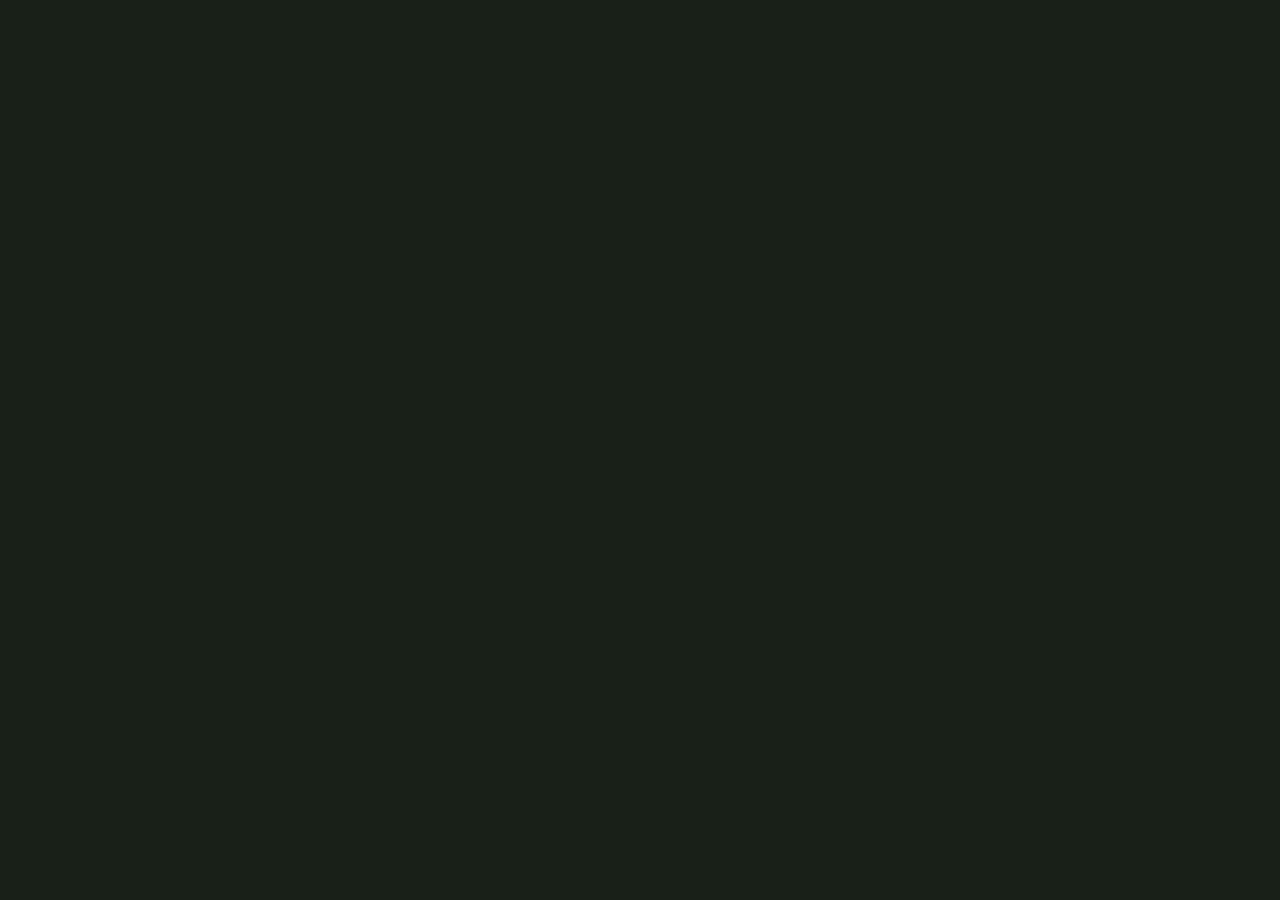
==== commit 2a6fbe1b: "Site built from d577a2d+local" ====
--- a/index.html
+++ b/index.html
@@ -51,9 +51,9 @@
       "offers": { "@type": "Offer", "price": "0", "priceCurrency": "EUR" }
     }
     </script>
-    <script type="module" crossorigin src="/assets/index-CabuP1gv.js"></script>
-    <link rel="modulepreload" crossorigin href="/assets/port-bL2gbNKp.js">
-    <link rel="stylesheet" crossorigin href="/assets/index-Bsnx8XJV.css">
+    <script type="module" crossorigin src="/assets/index-siR-Pf4v.js"></script>
+    <link rel="modulepreload" crossorigin href="/assets/port-zKclVrgU.js">
+    <link rel="stylesheet" crossorigin href="/assets/index-laTteDvU.css">
   <link rel="manifest" href="/manifest.webmanifest"><script id="vite-plugin-pwa:register-sw" src="/registerSW.js"></script></head>
   <body>
     <div id="root"></div>
--- a/assets/index-laTteDvU.css
+++ b/assets/index-laTteDvU.css
@@ -0,0 +1 @@
+.account-screen{max-width:1120px;margin-inline:auto;width:100%;box-sizing:border-box}.account-heading,.account-user,.account-toolbar,.account-source{display:flex;align-items:center;justify-content:space-between;gap:16px}.account-heading h1{margin:0}.account-heading .eyebrow{margin:0 0 6px}.account-intro{display:grid;grid-template-columns:minmax(0,1fr) minmax(280px,.8fr);gap:48px;margin-block:32px}.account-intro h2{font-size:clamp(28px,4vw,48px);line-height:1.05}.account-login{border:1px solid var(--line);padding:24px;background:var(--panel)}.account-login h2{font-size:26px}.account-login form{display:grid;gap:14px}.account-check{display:flex!important;align-items:flex-start;gap:12px;font-size:14px}.account-check input{width:22px;min-width:22px;min-height:22px;margin-top:2px}.account-login form+form{margin-top:24px;border-top:1px solid var(--line);padding-top:20px}.account-user{padding:20px 0;flex-wrap:wrap}.account-user>span{overflow-wrap:anywhere}.account-tabs{display:flex;border-bottom:1px solid var(--line);gap:8px}.account-tabs button{flex:1;border:0;border-bottom:3px solid transparent;border-radius:0;background:transparent}.account-tabs button[aria-pressed=true]{border-color:var(--accent);color:var(--fg)}.account-toolbar{margin-block:20px}.account-results{display:grid;grid-template-columns:1fr 210px;gap:32px;border-top:1px solid var(--line);border-bottom:1px solid var(--line);padding:24px 0;margin-bottom:24px}.account-score{display:flex;align-items:baseline;gap:16px}.account-score strong{font:600 76px/1 Barlow Condensed,sans-serif;color:var(--fg)}.account-counters{display:flex;gap:32px;margin-top:16px}.account-counters span{display:flex;flex-direction:column;gap:4px;color:var(--muted)}.account-counters b{font-size:26px;color:var(--fg)}.founder-badge{display:flex;align-items:center;gap:18px;margin:16px 0}.founder-badge svg{width:115px;flex:none;filter:drop-shadow(0 4px 12px #0008)}.founder-badge figcaption{display:flex;flex-direction:column;gap:8px;min-width:0}.founder-badge strong{font:600 26px/1.1 Barlow Condensed,sans-serif}.founder-badge span{font-size:14px;color:var(--muted)}.account-results .founder-badge{flex-direction:column;text-align:center}.founder-badge.unearned svg{opacity:.7}.account-source{border-bottom:1px solid var(--line);padding:14px 0;flex-wrap:wrap}.account-data{border-top:1px solid var(--line);margin-top:36px;padding-top:20px}.account-data>.danger{margin-top:20px}.account-delete{border:1px solid var(--red,#bd7470);padding:20px;margin-top:16px}.account-delete form{display:grid;gap:12px;margin-top:16px}.account-footer{margin-top:32px;padding-top:20px;border-top:1px solid var(--line);font-size:14px;color:var(--muted)}.account-item h3{overflow-wrap:anywhere}.account-item .row{flex-wrap:wrap}.account-notice{padding:14px;border-left:3px solid var(--accent);background:var(--panel)}.account-import-preview{margin-top:16px;padding:16px;border:1px solid var(--accent)}.account-import-preview button{margin:4px}.stats-transfer{margin-bottom:20px}.stats-transfer .row{flex-wrap:wrap}.account-screen button{white-space:normal;overflow-wrap:anywhere}.account-screen input{max-width:100%;box-sizing:border-box}@media(max-width:640px){.account-intro{grid-template-columns:minmax(0,1fr);gap:24px;margin-block:20px}.account-login{padding:18px}.account-results{grid-template-columns:minmax(0,1fr);gap:12px}.account-results .founder-badge{flex-direction:row;text-align:left}.account-heading{align-items:flex-start}.account-heading>button{flex:none;max-width:95px}.account-score strong{font-size:66px}.account-counters{gap:24px}.account-tabs{gap:0}.account-tabs button{padding-inline:8px}.account-toolbar{align-items:flex-start}.founder-badge svg{width:92px}.account-data .row{flex-wrap:wrap}.account-screen .card{min-width:0}.account-source{gap:8px}}.account-handle{display:block;font-size:1.25rem;overflow-wrap:anywhere}.account-handle span{color:var(--muted);font-weight:400}.account-tabs{flex-wrap:wrap}.account-tabs button{min-height:44px}.profile-editor{max-width:760px}.profile-editor .card{margin:18px 0}.profile-name-field{display:flex;align-items:center;gap:12px;margin-top:8px}.profile-name-field input{min-width:0;flex:1}.profile-name-field>span{font-size:1.2rem;color:var(--muted)}.profile-visibility{min-width:0}.profile-visibility legend{font-size:1.2rem;font-weight:600;padding:0 8px}.profile-visibility .account-check{margin:18px 0;align-items:flex-start}.account-check input{flex-shrink:0;min-width:22px;min-height:22px}.badge-collection-heading{display:flex;align-items:center;justify-content:space-between;gap:20px;flex-wrap:wrap}.badge-collection-heading .eyebrow,.badge-family .eyebrow{font-size:.78rem;letter-spacing:.07em;line-height:1.5}.badge-collection-heading>strong{font-variant-numeric:tabular-nums;color:#d6bd82}.badge-families{display:grid;grid-template-columns:repeat(3,minmax(0,1fr));gap:18px;margin:26px 0}.badge-family{background:linear-gradient(135deg,#202820,#151c19);border:1px solid #4c5340;padding:22px;min-width:0;border-radius:3px}.badge-family-heading{display:flex;align-items:center;gap:16px}.badge-family h3{margin:5px 0;font-size:1.2rem;overflow-wrap:anywhere}.badge-family p{line-height:1.6}.service-insignia{width:78px;flex-shrink:0;display:block}.service-insignia.unearned{filter:saturate(.25);opacity:.6}.badge-family progress{display:block;width:100%;height:7px;accent-color:#c7ad72;margin:12px 0 8px;border:0;background:#333d30;border-radius:2px}.badge-family progress::-webkit-progress-bar{background:#333d30;border-radius:2px}.badge-family progress::-webkit-progress-value{background:#c7ad72;border-radius:2px}.badge-next{display:block;font-variant-numeric:tabular-nums;font-size:.88rem;color:#c3c9b7}.badge-family details{margin-top:18px;border-top:1px solid #424b3c}.badge-family summary{cursor:pointer;padding:14px 0;min-height:44px;font-size:.93rem}.badge-milestones{list-style:none;padding:0;margin:0}.badge-milestones li{padding:10px 0}.badge-milestones li>div{display:flex;justify-content:space-between;gap:12px;flex-wrap:wrap;font-size:.9rem}.badge-milestones .acquired strong{color:#e0c68a}.badge-launch .founder-badge{border:0;background:none;padding:0}.badge-launch .founder-badge svg{width:95px}.badge-launch p{font-size:.93rem}.badge-secret .service-insignia{margin:0 auto}.badge-secret{text-align:center}@media(max-width:1000px){.badge-families{grid-template-columns:repeat(2,minmax(0,1fr))}}@media(max-width:640px){.badge-families{grid-template-columns:1fr}.badge-family{padding:20px}.profile-name-field,.badge-collection-heading{gap:8px}.profile-visibility{padding:16px}.account-tabs{gap:6px}.account-tabs button{padding:10px 12px;font-size:.9rem}}.account-user>div{min-width:0;overflow-wrap:anywhere}.badge-launch .founder-badge{display:grid;grid-template-columns:78px minmax(0,1fr);gap:14px}.badge-launch .founder-badge svg{width:78px;max-width:100%}.badge-launch .founder-badge strong{font-size:24px;overflow-wrap:anywhere}.badge-launch .founder-badge figcaption{min-width:0}@media(max-width:640px){.account-tabs button{flex:1 0 30%;white-space:nowrap;overflow-wrap:normal}.account-toolbar>button{flex-shrink:0;white-space:nowrap;overflow-wrap:normal}}.account-captcha{display:grid;gap:8px;min-width:0}.account-captcha p{margin:0;font-size:14px}.account-captcha p:empty{display:none}.account-captcha button{justify-self:start}.account-delete .account-captcha{margin-bottom:12px}:root{--bg: #06111a;--bg-2: #091824;--panel: #0d1d2b;--panel-2: #112536;--line: #1d3b50;--line-hot: #31566c;--fg: #f3f7fb;--muted: #9fb4c8;--grid-line: rgba(255, 255, 255, .035);--table: #0d131b;--grid: #27354a;--glow: 0 0 0 1px rgba(255, 255, 255, .04) inset, 0 1px 0 rgba(255, 255, 255, .03) inset;--shadow: 0 10px 30px rgba(0, 0, 0, .45);--blue: #2f6fd6;--blue-ink: #8ab6ff;--red: #d63b3b;--red-ink: #ff9090;--neutral: #3aa35a;--green-ink: #62d18d;--amber: #d9a12c;--amber-ink: #f0c04f;--accent: #20bddd;--accent-ink: #45d7f3;--on-accent: #fff;--bar-ink: #a8b6ca;--mono: ui-monospace, SFMono-Regular, Menlo, "Roboto Mono", monospace;--r: 12px;color-scheme:dark}@media(prefers-color-scheme:light){:root{--bg: #091722;--bg-2: #0d1d29;--panel: #122534;--panel-2: #172c3d;--line: #2c4b5e;--line-hot: #41677d;--fg: #f7fafc;--muted: #b1c2d1;--table: #0c1922;--grid: #274152;--shadow: 0 10px 24px rgba(0, 0, 0, .32);--bar-ink: #b4c6d4;color-scheme:dark}}*{box-sizing:border-box}html,body,#root{height:100%;margin:0}html{background:var(--bg)}#root{padding-top:env(safe-area-inset-top,0px);display:flex;flex-direction:column}body{color:var(--fg);background-color:var(--bg);background-image:linear-gradient(var(--grid-line) 1px,transparent 1px),linear-gradient(90deg,var(--grid-line) 1px,transparent 1px);background-size:34px 34px,34px 34px;font:15px/1.45 -apple-system,BlinkMacSystemFont,Segoe UI,Roboto,Helvetica Neue,sans-serif;-webkit-text-size-adjust:100%;overscroll-behavior:none}.app{display:flex;flex-direction:column;height:100%}.scroll{flex:1;min-height:0;overflow-y:auto;-webkit-overflow-scrolling:touch;padding:12px 12px 104px}h1{font-size:21px;line-height:1.15;letter-spacing:-.02em;margin:8px 0}h2{font-size:16px;line-height:1.2;letter-spacing:-.01em;margin:18px 0 8px}h3{font-size:13px;letter-spacing:.08em;text-transform:uppercase;color:var(--muted);margin:14px 0 6px}p,li{margin:6px 0}small,.muted{color:var(--muted);font-size:13px}:focus-visible{outline:2px solid var(--accent-ink);outline-offset:2px}button,.btn{min-height:44px;min-width:44px;padding:10px 14px;border-radius:var(--r);border:1px solid var(--line);background:var(--panel-2);color:var(--fg);box-shadow:var(--glow);font:inherit;font-size:15px;cursor:pointer;touch-action:manipulation}button:hover{border-color:var(--line-hot)}button:active{transform:translateY(1px)}button:disabled{opacity:.4}button.primary{background:linear-gradient(180deg,color-mix(in srgb,var(--accent) 88%,#fff),var(--accent));border-color:color-mix(in srgb,var(--accent) 70%,#000);color:var(--on-accent);font-weight:650;box-shadow:0 6px 18px color-mix(in srgb,var(--accent) 35%,transparent)}button.danger{color:var(--red-ink);border-color:color-mix(in srgb,var(--red) 45%,var(--line))}button.small,a.small{min-height:36px;padding:6px 10px;font-size:13px;border-radius:9px;display:inline-flex;align-items:center;justify-content:center;text-decoration:none;color:inherit;border:1px solid var(--line);background:var(--panel)}button.chip{min-height:36px;padding:6px 12px;border-radius:999px;font-size:13px}button[aria-pressed=true]{outline:2px solid var(--accent-ink)}input,select,textarea{min-height:44px;width:100%;padding:10px 12px;border-radius:10px;border:1px solid var(--line);background:var(--bg-2);color:var(--fg);font-size:16px}input:focus,select:focus,textarea:focus{border-color:var(--accent-ink)}textarea{min-height:120px;font-family:var(--mono);font-size:13px}label{display:block;margin:10px 0 4px;font-size:12px;letter-spacing:.05em;text-transform:uppercase;color:var(--muted)}.card{background:var(--panel);border:1px solid var(--line);border-radius:var(--r);padding:12px;margin:8px 0;box-shadow:var(--glow)}.row{display:flex;gap:8px;align-items:center;flex-wrap:wrap}.row.tight{gap:4px}.spread{display:flex;justify-content:space-between;align-items:center;gap:8px}.grid2{display:grid;grid-template-columns:1fr 1fr;gap:8px}.number-field input{width:70px}.grid2>*{min-width:0}.grid2 .number-field{flex-wrap:nowrap}.grid2 .number-field input{width:auto;min-width:0;flex:1 1 0}.home-top{display:flex;align-items:center;justify-content:space-between;gap:10px;margin-bottom:10px}.home-brand{display:flex;align-items:center;gap:10px}.home-brand .mark{display:block;width:36px;height:36px;flex:0 0 auto;border-radius:8px;object-fit:cover;box-shadow:0 0 0 1px color-mix(in srgb,var(--line) 80%,transparent)}.home-title{display:block;font-size:16px;letter-spacing:-.01em}.home-status{font-size:12px}.icon-btn{display:inline-flex;align-items:center;justify-content:center;width:44px;min-width:44px;height:44px;padding:0;border-radius:999px}.hero{position:relative;overflow:hidden;border:1px solid var(--line);border-radius:16px;padding:18px 16px 20px;background:radial-gradient(120% 90% at 15% -20%,color-mix(in srgb,var(--blue) 26%,transparent),transparent 60%),radial-gradient(100% 80% at 100% 0%,color-mix(in srgb,var(--red) 16%,transparent),transparent 55%),var(--panel);box-shadow:var(--shadow)}.hero:after{content:"";position:absolute;inset:0;pointer-events:none;background-image:linear-gradient(var(--grid-line) 1px,transparent 1px),linear-gradient(90deg,var(--grid-line) 1px,transparent 1px);background-size:22px 22px,22px 22px}.hero .mark{display:block;width:46px;height:46px;border-radius:10px;object-fit:cover;box-shadow:0 0 0 1px color-mix(in srgb,var(--line) 80%,transparent)}.hero h1{margin:6px 0 8px;font-size:26px;line-height:1.15;position:relative;z-index:1}.hero .hero-kicker{position:relative;z-index:1;margin:0;font-size:11px;letter-spacing:.12em;text-transform:uppercase;color:var(--accent-ink);font-weight:650}.hero .tagline{position:relative;z-index:1;color:var(--muted);margin:0;max-width:36ch;font-size:14px}.hero .rule{margin-top:14px;height:2px;border-radius:2px;background:linear-gradient(90deg,var(--blue),var(--red) 70%,transparent);opacity:.8}.home{display:flex;flex-direction:column;min-height:100%}.home .tiles{margin-top:12px}.home-local{margin:12px 0 4px;font-size:12px}.home-more{margin:8px 0 72px;color:var(--muted)}.home-more summary{cursor:pointer;font-size:13px}.tiles{display:grid;grid-template-columns:1fr 1fr;gap:8px;margin-top:10px}.stats-row{display:flex;flex-direction:column;gap:6px;padding:10px 12px;margin:6px 0;border:1px solid var(--line);border-radius:var(--r);background:var(--panel)}.stats-bar{display:flex;height:10px;width:100%;overflow:hidden;border-radius:4px;background:color-mix(in srgb,var(--line) 55%,transparent)}.stats-bar>span{display:block;min-width:0;height:100%}.stats-bar-won{background:color-mix(in srgb,var(--green-ink) 75%,#1a3)}.stats-bar-lost{background:color-mix(in srgb,var(--red-ink) 70%,#622)}.stats-bar-draw{background:color-mix(in srgb,var(--muted) 55%,#666)}.stats-legend{display:flex;flex-wrap:wrap;align-items:center;gap:4px 0;font-size:12px}.stats-swatch{display:inline-block;width:10px;height:10px;border-radius:2px;margin-right:4px;vertical-align:-1px}.stats-swatch.won{background:color-mix(in srgb,var(--green-ink) 75%,#1a3)}.stats-swatch.lost{background:color-mix(in srgb,var(--red-ink) 70%,#622)}.stats-swatch.draw{background:color-mix(in srgb,var(--muted) 55%,#666)}.attack-flags{display:flex;flex-direction:column;gap:10px}.attack-flag{display:flex;flex-direction:column;align-items:flex-start;gap:4px}.attack-flag-help{margin:0;font-size:12px;line-height:1.35;max-width:36rem}.tile{display:flex;flex-direction:column;align-items:flex-start;gap:8px;min-height:84px;padding:12px;text-align:left;font-weight:550;background:var(--panel)}.tile svg{color:var(--accent-ink)}.resume{display:flex;align-items:center;gap:12px;width:100%;text-align:left;padding:14px;border-radius:var(--r);border:1px solid color-mix(in srgb,var(--accent) 45%,var(--line));background:linear-gradient(180deg,color-mix(in srgb,var(--accent) 12%,var(--panel-2)),var(--panel));margin:10px 0 2px}.resume-icon{display:inline-flex;align-items:center;justify-content:center;width:44px;height:44px;border-radius:12px;flex:0 0 auto;background:color-mix(in srgb,var(--accent) 22%,var(--panel));color:var(--accent-ink)}.resume .label{display:block;font-size:11px;letter-spacing:.08em;text-transform:uppercase;color:var(--accent-ink)}.resume .name{display:block;font-weight:650;font-size:16px}.resume-meta{display:block;margin-top:2px;font-size:13px;color:var(--muted)}.resume-body{flex:1;min-width:0}.banner{background:linear-gradient(180deg,var(--panel),var(--panel-2));border-bottom:1px solid var(--line);padding:8px 10px 6px;font-size:13px;font-variant-numeric:tabular-nums;box-shadow:0 1px 0 var(--line-hot)}.banner-compact{padding-bottom:8px}.banner-vital{display:flex;flex-wrap:wrap;gap:8px;margin-top:6px;align-items:baseline}.banner-main{display:flex;align-items:flex-start;justify-content:space-between;gap:8px}.banner-round{display:flex;flex-direction:column;gap:2px}.banner-phase-name{font-size:18px;font-weight:700;letter-spacing:-.02em}.banner-active{display:inline-flex;flex-direction:column;align-items:flex-end;gap:4px;border:0;background:transparent;color:inherit;padding:0;min-height:44px;box-shadow:none}.banner-stats{display:flex;flex-wrap:wrap;gap:6px;margin-top:8px}.banner .line{display:flex;gap:6px;row-gap:4px;align-items:center;flex-wrap:wrap}.banner .line+.line{margin-top:4px;color:var(--muted)}.banner strong,.banner .line+.line span{font-family:var(--mono);font-size:12px;letter-spacing:-.01em}.banner strong{color:var(--fg);font-size:12px}.banner .stat{padding:2px 7px;font-size:11px;border-radius:8px}.badge{display:inline-flex;align-items:center;gap:4px;padding:3px 9px;border-radius:999px;color:#fff;font-weight:650;font-size:12px;letter-spacing:.01em}.badge.blue{background:var(--blue);box-shadow:0 0 0 1px color-mix(in srgb,var(--blue) 55%,transparent),0 0 12px color-mix(in srgb,var(--blue) 35%,transparent)}.badge.red{background:var(--red);box-shadow:0 0 0 1px color-mix(in srgb,var(--red) 55%,transparent),0 0 12px color-mix(in srgb,var(--red) 35%,transparent)}.phases{display:flex;gap:2px;margin-top:8px;padding:3px;border-radius:10px;background:var(--bg-2);border:1px solid var(--line)}.phases span{flex:1;text-align:center;padding:6px 2px;border-radius:7px;font-size:12px;color:var(--muted)}.phases span.on{background:color-mix(in srgb,var(--accent) 22%,var(--panel));color:var(--fg);font-weight:650;box-shadow:inset 0 0 0 1px color-mix(in srgb,var(--accent) 60%,transparent)}.bar{position:fixed;left:0;right:0;bottom:0;z-index:10;display:flex;gap:4px;padding:6px 8px;padding-bottom:max(8px,env(safe-area-inset-bottom));background:color-mix(in srgb,var(--panel) 92%,transparent);backdrop-filter:blur(12px);-webkit-backdrop-filter:blur(12px);border-top:1px solid var(--line-hot);overflow-x:auto}.bar button{flex:1 0 auto}.app .bar button:not(.primary){background:transparent;border-color:transparent;color:var(--bar-ink);font-size:12px;padding:8px 6px;box-shadow:none}.app .bar button:not(.primary):hover{color:var(--fg)}.bar button.primary{flex:1.4 0 auto;display:inline-flex;align-items:center;justify-content:center;gap:6px}.bar-nav button{display:inline-flex;flex-direction:column;align-items:center;justify-content:center;gap:2px;min-width:56px}.bar-nav button.on{color:var(--accent-ink)!important}.bar-nav .bar-secondary{flex:0 0 auto;min-width:44px;font-size:11px}.app:not(.e2e-compat) .bar-secondary{display:none}.more-grid{display:grid;grid-template-columns:1fr 1fr 1fr;gap:8px;margin-bottom:12px}.more-grid-2{grid-template-columns:1fr 1fr}.more-menu{display:flex;flex-direction:column;gap:10px;padding-bottom:8px}.sheet-panel.sheet-flush{--sheet-pad-x: 0px;padding-left:0;padding-right:0}.sheet-panel.sheet-flush .sheet-head,.sheet-panel.sheet-flush .sheet-body{padding-left:12px;padding-right:12px}.sheet-lead{flex:0 0 auto;width:100%;margin:0 0 10px}.sheet-lead .more-home,.more-menu .more-home{box-sizing:border-box;display:block;width:100%;border-radius:0;min-height:56px;font-size:17px;font-weight:700;background:color-mix(in srgb,var(--accent) 28%,var(--panel));border:2px solid var(--accent-ink);border-left:0;border-right:0;color:var(--fg)}.more-menu .more-help{width:100%;min-height:48px;font-size:15px;font-weight:600}.more-menu .more-about{width:100%;min-height:48px;margin-top:8px;border-style:dashed;color:var(--muted)}.more-section h3{margin:4px 0 8px;font-size:12px;letter-spacing:.04em;text-transform:uppercase;color:var(--muted);font-weight:650}.more-section .more-grid{margin-bottom:0}.mission-strip{flex:0 0 auto;border-bottom:2px solid color-mix(in srgb,var(--accent) 55%,var(--line-hot));background:linear-gradient(90deg,color-mix(in srgb,var(--accent) 22%,var(--panel)),var(--panel-2));box-shadow:inset 4px 0 0 var(--accent-ink)}.mission-strip-btn{width:100%;display:grid;grid-template-columns:auto 1fr auto;gap:8px 12px;align-items:center;text-align:left;min-height:52px;padding:10px 12px;border:0;border-radius:0;background:transparent;color:inherit;box-shadow:none}.mission-kicker{font-size:11px;font-weight:700;letter-spacing:.08em;text-transform:uppercase;color:var(--accent-ink);grid-column:1;grid-row:1}.mission-name{font-size:16px;line-height:1.2;grid-column:1 / 3;grid-row:2}.mission-action{grid-column:3;grid-row:1 / 3;align-self:center;font-size:13px;font-weight:650;color:var(--accent-ink);padding:6px 10px;border-radius:999px;background:color-mix(in srgb,var(--accent) 18%,transparent);border:1px solid color-mix(in srgb,var(--accent-ink) 45%,transparent)}.mission-panel{padding:0 12px 12px;border-top:1px solid var(--line)}.mission-panel .card{margin-top:10px}.mission-card-fold{margin-top:8px}.prompt .terrain-info{margin:0 0 8px}.terrain-info{padding:10px 12px;border-radius:14px;background:color-mix(in srgb,var(--panel) 92%,#1a3a28);border:2px solid color-mix(in srgb,var(--accent-ink) 40%,#3d7a55);box-shadow:inset 0 0 0 1px color-mix(in srgb,#3d7a55 35%,transparent)}.terrain-info-kicker{font-size:11px;font-weight:700;letter-spacing:.08em;text-transform:uppercase;color:#7dcea0;margin-bottom:2px}.terrain-info-facts{display:grid;grid-template-columns:1fr 1fr;gap:8px;margin-top:8px}.terrain-info-label{font-size:11px;text-transform:uppercase;letter-spacing:.05em;color:var(--muted)}.terrain-info-value{margin-top:2px;font-size:14px;font-weight:700;font-family:var(--mono);line-height:1.25}.terrain-info-note{margin:6px 0 0;font-size:12px}.sheet{position:fixed;inset:0;background:#03060b99;display:flex;align-items:flex-end;z-index:20}.sheet-panel{--sheet-pad-x: 12px;position:relative;display:flex;flex-direction:column;background:var(--bg);width:100%;height:70%;border:1px solid var(--line-hot);border-bottom:0;border-radius:18px 18px 0 0;padding:6px var(--sheet-pad-x) 0;box-shadow:var(--shadow)}.sheet-panel.tall{height:92%}.sheet-head{flex:0 0 auto}.sheet-body{flex:1 1 auto;overflow-y:auto;-webkit-overflow-scrolling:touch;overscroll-behavior:contain;touch-action:pan-y;padding-bottom:72px}.sheet-footer{flex:0 0 auto;padding:10px 0 max(10px,env(safe-area-inset-bottom));background:var(--bg);border-top:1px solid var(--line-hot)}.sheet-footer>button{width:100%;min-height:56px}.sheet-more{position:absolute;left:0;right:0;bottom:0;z-index:1;min-height:46px;border:0;border-radius:0 0 18px 18px;background:linear-gradient(to bottom,transparent,var(--bg) 55%);color:var(--accent-ink);font-size:13px;box-shadow:none;padding-top:16px;pointer-events:auto}.sheet-more:hover{color:var(--fg)}.sheet button,.sheet .btn,.sheet input,.sheet select{min-height:44px}.sheet button.small,.sheet button.chip{min-height:44px;padding:8px 14px;font-size:14px}.sheet .row.tight{gap:10px}.sheet .keypad button{min-height:52px}.sheet .handle{width:56px;height:5px;border-radius:999px;background:var(--accent-ink);opacity:.75;margin:8px auto 10px;flex:0 0 auto}.sheet-more{min-height:46px}.map{width:100%;touch-action:none;background:var(--table);border:1px solid var(--line-hot);border-radius:var(--r);display:block;box-shadow:var(--shadow)}.stats{display:flex;flex-wrap:wrap;gap:6px;margin:8px 0}.stat{display:inline-flex;align-items:center;gap:5px;padding:5px 10px;border-radius:999px;font-size:12px;font-family:var(--mono);border:1px solid var(--line);background:var(--bg-2);color:var(--fg)}.stat.key{border-color:color-mix(in srgb,var(--accent) 55%,var(--line));color:var(--accent-ink)}.toast{position:fixed;left:50%;bottom:104px;transform:translate(-50%);z-index:40;background:var(--panel);color:var(--fg);border:1px solid var(--line-hot);padding:9px 16px;border-radius:999px;box-shadow:var(--shadow);pointer-events:none}.err{color:var(--red-ink);font-size:13px}.log-entry{border-bottom:1px solid var(--line);padding:7px 0;font-size:13px}table{width:100%;border-collapse:collapse;font-size:13px;font-variant-numeric:tabular-nums}th{text-align:left;padding:6px;font-size:11px;letter-spacing:.06em;text-transform:uppercase;color:var(--muted);border-bottom:1px solid var(--line-hot)}td{text-align:left;padding:6px;border-bottom:1px solid var(--line)}pre{white-space:pre-wrap;word-break:break-word;font-size:12px;background:var(--bg-2);border:1px solid var(--line);padding:10px;border-radius:10px}.md h1{font-size:19px}.md h2{font-size:16px}.md h3{text-transform:none;letter-spacing:0;font-size:14px;color:var(--fg)}.md table{margin:8px 0}.keypad{display:grid;grid-template-columns:repeat(3,1fr);gap:6px;max-width:260px}.keypad button{min-height:48px;font-size:18px;font-family:var(--mono)}.dice{display:inline-block;min-width:34px;text-align:center;padding:5px 7px;margin:2px;border:1px solid var(--line-hot);border-radius:8px;background:var(--panel-2);font-family:var(--mono);font-weight:700}.dice-results{margin:10px 0 6px}.dice-row{display:flex;flex-wrap:wrap;gap:4px;align-items:stretch;margin-top:6px}.dice-hit{border-color:color-mix(in srgb,var(--accent) 55%,var(--line-hot));background:color-mix(in srgb,var(--accent) 18%,var(--panel-2))}.dice-miss{opacity:.72}.dice-long{outline:1px dashed var(--muted);outline-offset:1px}.dice-surge{position:relative;padding-top:16px;border-color:var(--accent);box-shadow:inset 0 0 0 1px color-mix(in srgb,var(--accent) 35%,transparent)}.dice-surge-tag{position:absolute;top:2px;left:0;right:0;font-size:11px;letter-spacing:.04em;text-transform:uppercase;color:var(--accent);font-family:var(--sans, inherit);font-weight:600}.dice-legend{display:flex;flex-wrap:wrap;gap:6px 12px;align-items:center;margin:8px 0 0;font-size:12px}.dice-legend-swatch{display:inline-block;width:14px;height:14px;border-radius:4px;vertical-align:middle;border:1px solid var(--line-hot);margin-right:2px}.dice-legend-swatch.dice-hit{border-color:color-mix(in srgb,var(--accent) 55%,var(--line-hot));background:color-mix(in srgb,var(--accent) 18%,var(--panel-2))}.dice-legend-swatch.dice-miss{opacity:.72;background:var(--panel-2)}.dice-legend-swatch.dice-surge{border-color:var(--accent)}.dice-hint{margin:4px 0 0;font-size:12px}.reaction-list{display:flex;flex-direction:column;gap:10px;margin-top:8px}.reaction-card{display:flex;flex-direction:column;gap:6px;padding:10px 12px;border:1.5px dashed var(--line-hot);border-radius:12px;background:color-mix(in srgb,var(--panel-2) 80%,transparent)}.reaction-card-used{opacity:.65;border-style:solid}.reaction-card-play{align-self:flex-start;min-height:40px}.reaction-card-text{margin:0;font-size:13px;line-height:1.35}.reaction-card-text .small{margin-left:4px}.reduction-fields{margin-top:12px;padding-top:8px;border-top:1px solid var(--line)}.prompt{flex:0 0 176px;height:176px;overflow-y:auto;z-index:15;margin-bottom:62px;padding:10px 12px;background:var(--panel);border-top:1px solid var(--line-hot);box-shadow:var(--shadow)}.prompt>div+div{margin-top:8px;border-top:1px solid var(--line);padding-top:8px}.prompt button{min-height:44px}.banner .guide{margin-top:6px;padding:6px 9px;border-radius:9px;background:color-mix(in srgb,var(--accent) 14%,var(--panel-2));border:1px solid color-mix(in srgb,var(--accent) 40%,var(--line));color:var(--fg);font-size:13px}.budget-bar{position:sticky;top:-1px;z-index:6;display:flex;flex-wrap:wrap;gap:6px;padding:8px 6px;margin:0 0 6px;background:var(--panel);border:1px solid var(--line-hot);border-radius:var(--r);box-shadow:0 6px 12px -6px #00000080}.budget-bar .slots-toggle{color:var(--accent-ink);border-color:var(--accent-ink);background:color-mix(in srgb,var(--accent) 22%,var(--panel-2));font-weight:650}.budget-bar .stat.err{border-color:var(--red);color:var(--red-ink)}.army-editor{overflow:visible}.card.ai-placed{border-color:var(--accent-ink);background:color-mix(in srgb,var(--accent) 12%,var(--panel))}.card.ai-placed strong{color:var(--accent-ink)}.card.hint{border-color:color-mix(in srgb,var(--amber) 55%,var(--line))}.card.hint strong{color:var(--amber-ink)}.card.coach{border-color:color-mix(in srgb,var(--accent) 50%,var(--line));background:color-mix(in srgb,var(--accent) 10%,var(--panel))}.card.coach strong{color:var(--accent-ink)}.card.coach .coach-do{font-weight:650}.card-art{margin:8px auto 10px;max-width:min(240px,100%)}.card-art.dual{max-width:min(400px,100%)}.card-art-faces{display:flex;flex-direction:row;flex-wrap:nowrap;gap:8px;align-items:flex-start;justify-content:center}.card-art-face{flex:1 1 0;min-width:0;margin:0}.card-art-face img{display:block;width:100%;border-radius:8px;border:1px solid var(--line);cursor:zoom-in;background:var(--panel-2)}.card-art-cap{margin:4px 0 0;text-align:center;font-size:11px;letter-spacing:.08em;text-transform:uppercase;color:var(--muted)}.card-full{position:fixed;inset:0;z-index:40;background:var(--bg);display:flex;flex-direction:column}.card-full-body{flex:1;overflow:auto;touch-action:pan-x pan-y;-webkit-user-select:none;user-select:none;display:flex;align-items:flex-start;justify-content:center;gap:10px;padding:max(8px,env(safe-area-inset-top)) 8px 8px}.card-full-body.dual{flex-wrap:wrap;align-content:flex-start}.card-full-body img{flex:0 0 auto;border-radius:8px;max-width:none;width:calc(var(--zoom) * 1%)}.card-full-body.dual img{width:calc(var(--zoom) * .48%)}@media(max-width:600px){.card-full-body.dual img{width:calc(var(--zoom) * 1%)}}.card-full-bar{flex:0 0 auto;justify-content:center;padding:8px 8px max(8px,env(safe-area-inset-bottom));background:var(--panel)}@media(max-width:480px){.command-app .vp-chip{max-width:26vw}.command-app .vp-chip .vp-name{font-size:12px;white-space:normal;line-height:1.05;text-align:right;overflow-wrap:anywhere}}@media(max-width:420px){.card-art,.card-art.dual{max-width:min(200px,100%)}.card-art.dual .card-art-faces{flex-direction:column;align-items:stretch}}.term{background:none;border:0;padding:0;color:inherit;font:inherit;text-decoration:underline dotted;cursor:pointer}.term-def{margin:4px 0}.game-scroll{padding-top:8px}.map-stage{margin:0 -4px}.map-stage .map{border-radius:10px}.unit-rail{margin:10px 0 6px}.unit-rail-track{display:flex;gap:8px;overflow-x:auto;padding-bottom:4px;scroll-snap-type:x mandatory;-webkit-overflow-scrolling:touch}.unit-chip{flex:0 0 148px;scroll-snap-align:start;text-align:left;display:flex;flex-direction:column;gap:4px;align-items:flex-start;padding:10px 12px;border-radius:12px;position:relative;overflow:hidden}.unit-chip.on{outline:2px solid var(--accent-ink)}.unit-chip.ready{border-color:color-mix(in srgb,var(--green-ink) 45%,var(--line))}.unit-chip-bar{position:absolute;left:0;right:0;bottom:0;height:3px;background:linear-gradient(90deg,var(--green-ink),transparent)}.unit-list-details{margin:8px 0 24px}.unit-list-details summary{cursor:pointer;color:var(--muted);font-size:13px}.wizard-head{display:flex;align-items:center;gap:10px;margin-bottom:8px}.wizard-head h1{margin:0;font-size:20px}.new-wizard.scroll{padding-bottom:128px}.wizard-step-label{font-size:11px;letter-spacing:.1em;text-transform:uppercase;color:var(--accent-ink);font-weight:650}.wizard-progress{display:grid;grid-template-columns:repeat(4,1fr);gap:6px;margin:8px 0 12px}.wizard-progress span{height:4px;border-radius:999px;background:var(--line)}.wizard-progress span.on{background:var(--accent-ink)}.wizard-tabs{display:flex;gap:4px;overflow-x:auto;margin-bottom:12px}.wizard-tabs button{flex:1 0 auto;font-size:12px;min-height:40px}.wizard-tabs button.on{outline:2px solid var(--accent-ink)}.wizard-section{scroll-margin-top:12px}.wizard-section.focus>h2{color:var(--accent-ink)}.scale-cards{display:grid;grid-template-columns:1fr 1fr;gap:8px}.scale-card{display:flex;flex-direction:column;align-items:flex-start;gap:4px;text-align:left;min-height:88px}.scale-card.on{outline:2px solid var(--accent-ink);border-color:var(--accent-ink)}.scale-card .label{font-size:11px;letter-spacing:.08em;text-transform:uppercase;color:var(--accent-ink)}.verify-card{display:flex;flex-direction:column;gap:8px}.card-fold{margin:8px 0}.card-fold>summary{cursor:pointer;color:var(--muted);font-size:13px;margin-bottom:6px}.ai-tabs{display:grid;grid-template-columns:1fr 1fr;gap:6px;margin-bottom:10px}.ai-tabs button.on{outline:2px solid var(--accent-ink)}.ai-pane-dim{opacity:.55}.ai-bot-card{border-color:color-mix(in srgb,var(--accent) 40%,var(--line))}.bot-status,.bot-banner{display:flex;align-items:center;gap:8px;padding:8px 10px;border-radius:10px;background:color-mix(in srgb,var(--accent) 14%,var(--panel));border:1px solid color-mix(in srgb,var(--accent) 35%,var(--line))}.bot-banner{position:fixed;left:10px;right:10px;bottom:72px;z-index:12;box-shadow:var(--shadow);font-size:13px}.bot-pulse{width:10px;height:10px;border-radius:999px;background:var(--accent-ink);box-shadow:0 0 color-mix(in srgb,var(--accent-ink) 55%,transparent);animation:bot-pulse 1.4s ease-out infinite}@keyframes bot-pulse{70%{box-shadow:0 0 0 10px transparent}to{box-shadow:0 0 0 0 transparent}}.bot-steps{margin:8px 0 0;padding-left:18px;color:var(--muted);font-size:13px}.attack-now{margin:0 0 10px;padding:10px 12px;border-radius:12px;background:color-mix(in srgb,var(--accent) 16%,var(--panel));border:1px solid color-mix(in srgb,var(--accent) 45%,var(--line));font-size:16px}.attack-cta{position:sticky;bottom:0;padding:10px 0 4px;background:linear-gradient(to top,var(--bg) 70%,transparent)}.scoring-hero{display:grid;grid-template-columns:1fr 1fr;gap:10px;margin-bottom:12px;padding:10px;border-radius:12px;background:var(--bg-2);border:1px solid var(--line)}.scoring-score,.scoring-delta{display:block;font-size:18px;margin-top:2px}.scoring-delta{color:var(--accent-ink)}.scoring-row{margin:10px 0;padding-bottom:10px;border-bottom:1px solid var(--line)}.scoring-row-head{display:flex;flex-wrap:wrap;gap:6px;align-items:center;margin-bottom:6px}.seg{display:grid;grid-template-columns:repeat(3,1fr);gap:4px}.seg button{min-height:40px;font-size:13px}.seg button.on{outline:2px solid var(--accent-ink)}.scoring-cta{position:sticky;bottom:0;padding:12px 0 4px;background:linear-gradient(to top,var(--bg) 65%,transparent)}.sr-assist{position:absolute!important;width:1px!important;height:1px!important;padding:0!important;margin:-1px!important;overflow:hidden!important;clip:rect(0,0,0,0)!important;white-space:nowrap!important;border:0!important}@media(max-width:520px){body{font-size:16px}h1{font-size:27px}.scroll{padding:18px 19px 112px}.home{padding-top:24px}.home-top{margin-bottom:12px}.home-brand .mark{width:52px;height:52px}.home-title{font-size:20px}.home-status{font-size:14px}.home .hero{min-height:260px;padding:24px 22px;border-radius:17px;background:radial-gradient(circle at 96% 2%,transparent 0 72px,rgba(69,215,243,.28) 73px 74px,transparent 75px 116px,rgba(69,215,243,.08) 117px 160px),linear-gradient(145deg,#102435,#0b1b28)}.hero h1{max-width:320px;margin-top:28px;font-size:32px;line-height:1.08}.hero .tagline{max-width:320px;font-size:18px;line-height:1.4}.hero .hero-kicker{font-size:13px}.home .resume{min-height:102px;margin-top:16px;border-color:#2d7189}.home .tiles{gap:10px}.home .tile{min-height:98px;border-radius:16px;font-size:16px}.home-secondary{justify-content:center;margin:10px 0}.home-local,.home-apps-link{text-align:center;font-size:14px}.home-more{margin-bottom:48px;text-align:center}.home .bar{padding:15px 17px max(15px,env(safe-area-inset-bottom))}.home .bar button{min-height:60px;font-size:18px;border-radius:15px}.new-wizard{overflow-x:hidden}.wizard-head{justify-content:center;position:relative;min-height:54px}.wizard-head .icon-btn{position:absolute;left:0;border-radius:13px}.wizard-head>div{text-align:center;padding:0 52px;min-width:0}.wizard-head h1{font-size:20px}.wizard-step-label{color:var(--accent-ink);font-size:12px;font-weight:800;letter-spacing:.12em;text-transform:uppercase}.wizard-progress{margin:8px 0 14px}.wizard-progress span{height:5px}.wizard-tabs{display:none}.new-wizard.e2e-compat .wizard-tabs{display:flex}.scale-native{display:none}.new-wizard.e2e-compat .scale-native{display:block}.wizard-section{display:none;animation:wizard-in .2s ease-out}.wizard-section.focus,.new-wizard.e2e-compat .wizard-section{display:block}.wizard-question{margin:4px 0 6px;font-size:28px;line-height:1.15}.scale-cards{gap:11px;margin:18px 0}.scale-card{min-height:112px;padding:16px;border-radius:16px}.scale-card.on{background:linear-gradient(145deg,rgba(32,189,221,.2),var(--panel))}.wizard-section>.card{border-radius:16px;padding:16px}.new-wizard [data-testid=deployment-preview]{max-height:170px!important}.new-wizard [data-testid=deployment-preview]+.row{display:none}.verify-card{font-size:16px}.new-wizard .bar{padding:14px 19px max(14px,env(safe-area-inset-bottom))}.new-wizard .bar button{min-height:58px;font-size:17px}@keyframes wizard-in{0%{opacity:0;transform:translate(12px)}}.banner{padding:28px 14px 10px;background:#07141efa;box-shadow:none}.banner-round strong{color:var(--accent-ink);font-family:inherit;font-size:13px;letter-spacing:.08em;text-transform:uppercase}.banner-phase-name{font-size:18px}.banner-active{flex-direction:row;align-items:center}.badge{position:relative;background:transparent!important;box-shadow:none!important;border:1px solid currentColor}.badge:before{content:"";width:9px;height:9px;border-radius:50%;background:currentColor}.badge.blue{color:#a8c7ff}.badge.red{color:#ff9a9f}.phases{margin-top:5px;border:0;padding:0;background:transparent;gap:5px}.phases span{padding:6px 3px;background:var(--panel);font-size:12px}.phases span.on{background:#20bddd33;color:#bff5ff}.banner .guide{margin:12px -2px 0;padding:10px 13px;font-size:16px;line-height:1.35;border:0;border-left:4px solid var(--accent-ink);border-radius:9px}.game-scroll{padding:10px 12px 104px}.map-stage{margin:0}.map-stage .map{border-radius:16px;box-shadow:none}.map-shell{position:relative}.map-controls{position:absolute;right:10px;bottom:10px;z-index:3;margin:0!important;flex-wrap:nowrap}.map-controls button{width:48px;min-width:48px;padding:8px}.map-control-icon:before{color:var(--fg);font-size:22px}.map-control.fit .map-control-icon:before{content:"⌖"}.map-control.zoom-in .map-control-icon:before{content:"+"}.map-control.zoom-out .map-control-icon:before{content:"−"}.unit-rail{margin-top:12px}.unit-rail .spread{text-transform:uppercase;letter-spacing:.08em}.unit-chip{flex-basis:160px;min-height:76px;border-radius:12px}.unit-list-details{margin-bottom:16px}.bar-nav{display:grid;grid-template-columns:repeat(4,1fr);overflow:visible;min-height:72px;padding-inline:12px}.bar-nav>button{min-width:0}.bar-nav .bar-secondary{display:none}.app.e2e-compat .bar-nav{display:flex;overflow-x:auto}.app.e2e-compat .bar-nav .bar-secondary{display:inline-flex;min-height:44px}.bar-nav button.primary{background:transparent;border:0;box-shadow:none;color:var(--bar-ink)}.bar-nav button.on,.bar-nav button.primary.on{color:var(--accent-ink)!important}.sheet{background:#00070cb8}.sheet-panel{--sheet-pad-x: 19px;padding:7px var(--sheet-pad-x) 0;border-color:#31566c;background:#07141e}.sheet-panel.sheet-flush{--sheet-pad-x: 0px;padding-left:0;padding-right:0}.sheet-panel.sheet-flush .sheet-head,.sheet-panel.sheet-flush .sheet-body{padding-left:19px;padding-right:19px}.sheet-panel.tall{height:calc(100% - max(0px,env(safe-area-inset-top)));border-radius:0;border:0}.sheet-panel.tall .handle{display:none}.sheet-panel.tall .sheet-head{min-height:66px}.sheet-panel.tall .sheet-body{padding-bottom:18px}.sheet-panel.tall .sheet-footer{margin:0 -19px;padding:12px 19px max(12px,env(safe-area-inset-bottom))}.sheet-head h2{font-size:20px}.unit-summary{padding-bottom:6px}.unit-summary .stats{margin:12px 0}.attack-plan-list{margin:6px 0;padding-left:1.2em}.unit-sheet-link{width:100%;text-align:left;min-height:70px;padding:14px;background:var(--panel);border-radius:15px;font-weight:700}.action-card{position:relative;width:100%;min-height:82px;padding:18px 38px 18px 58px!important;text-align:left;border-radius:15px;font-size:16px}.action-card:before{content:"";position:absolute;left:15px;top:20px;width:28px;height:28px;border-radius:9px;background:#20bddd2e;border:1px solid rgba(69,215,243,.25)}.action-card:after{content:"›";position:absolute;right:16px;top:24px;color:var(--accent-ink);font-size:24px}.expert-fold{margin:14px 0;color:var(--muted)}.expert-fold>summary{min-height:44px;padding:12px 0}.attack-headline{display:flex;align-items:center;justify-content:space-between;margin:2px 0 18px}.attack-headline strong{font-size:20px}.attack-sides{display:grid;grid-template-columns:1fr 40px 1fr;gap:10px;align-items:center}.attack-side{min-height:108px;display:flex;flex-direction:column;justify-content:center;gap:4px;padding:12px;border:1px solid var(--line);border-radius:16px;background:var(--panel)}.attack-side:last-child{text-align:right;align-items:flex-end}.attack-versus{width:40px;height:40px;border-radius:50%;border:1px solid #805817;background:#281b0d}.attack-progress{margin:14px 0}.attack-progress-track{height:5px;margin-top:10px;background:var(--line);border-radius:9px;overflow:hidden}.attack-progress-track span{display:block;height:100%;background:var(--accent-ink)}.attack-now{border:0;border-left:4px solid #61dfa0;background:#0c3022;font-size:16px}.attack-pools{display:grid;grid-template-columns:1fr 1fr;gap:10px}.attack-pools>div{min-height:100px;padding:14px;border-radius:15px;background:var(--bg-2);border:1px solid var(--line)}.attack-pools strong{display:block;margin-top:6px;font-size:32px}.attack-pools>span{grid-column:1 / -1}.sheet-footer [data-testid=attack-start],.sheet-footer [data-testid=window-continue],.sheet-footer [data-testid=apply-damage]{width:100%;min-height:58px;font-size:17px}.ai-tabs{padding:4px;border:1px solid var(--line);border-radius:14px;background:var(--bg-2)}.ai-tabs button{border:0;background:transparent}.ai-tabs button.on{background:#174c60;outline:0}.ai-bot-card,.bot-decision{padding:18px;border-radius:17px;border-color:#2b6b82}.bot-level{display:flex;gap:14px;align-items:center}.bot-level p{margin:2px 0;font-size:16px}.bot-orb{width:54px;height:54px;flex:0 0 auto;border-radius:16px;background:#0d4053;box-shadow:inset 0 0 0 16px #143244;border:2px solid var(--accent-ink)}.bot-status{margin-top:16px}.bot-steps{list-style:none;padding:8px 0 0 32px}.bot-steps li{position:relative;min-height:64px;padding:2px 0 20px 14px;border-left:2px solid var(--line)}.bot-steps li:before{content:"";position:absolute;left:-9px;top:0;width:15px;height:15px;border-radius:50%;background:var(--line)}.bot-steps li.done:before{background:#42c87d}.bot-steps li.active:before{background:var(--accent-ink);box-shadow:0 0 0 6px #45d7f31f}.bot-decision strong{display:block;margin-top:8px;font-size:22px;line-height:1.25}.bot-banner{left:12px;right:12px;bottom:82px}.scoring-panel{padding-bottom:72px}.scoring-hero{background:transparent;border:0;padding:0;gap:10px}.scoring-player{text-align:center;min-height:136px;padding:18px;border:1px solid var(--line);border-radius:17px;background:var(--panel)}.scoring-player.blue{border-color:#3668b4}.scoring-player.red{border-color:#8b3b45}.scoring-score{font-size:44px;line-height:1.1}.scoring-delta{display:inline-flex;margin-top:8px;padding:4px 10px;border-radius:999px;background:#103d2a;color:#71e6a7;font-size:14px}.scoring-auto{display:flex;justify-content:space-between;align-items:center;min-height:76px;margin:10px 0 16px;padding:14px 16px;border:1px solid var(--line);border-radius:15px;background:var(--panel)}.scoring-auto span{color:#71e6a7;font-size:18px;font-weight:800}.scoring-row{padding:12px;border:1px solid var(--line);border-radius:15px;background:var(--panel)}.sheet-footer [data-testid=apply-scoring]{width:100%;min-height:60px;font-size:17px}}.vital-bars{display:flex;flex-direction:column;gap:6px;margin:8px 0 4px}.vital-bar-label{display:flex;justify-content:space-between;font-size:12px;color:var(--muted)}.vital-bar-track{height:8px;border-radius:4px;background:color-mix(in srgb,var(--muted) 35%,transparent);overflow:hidden}.vital-bar-track>span{display:block;height:100%;border-radius:4px}.vital-hp>span{background:#3d9e5a}.vital-shield>span{background:#3a7ec2}.app>.bar.bar-nav{position:static;flex:0 0 auto}.app>.prompt{flex:0 1 auto;height:auto;max-height:48vh;margin-bottom:0}.app>.game-scroll{padding-bottom:16px}.map-shell{position:relative}.map-shell .map-controls{position:static;justify-content:flex-end;margin:6px 0 0!important}.map-choices{position:absolute;left:50%;top:40%;transform:translate(-50%,-50%);z-index:5;display:flex;flex-direction:column;gap:6px;min-width:220px;max-width:calc(100% - 24px)}.unit-rail-track{scrollbar-width:thin;scrollbar-color:var(--accent-ink) transparent;padding-right:36px;-webkit-mask-image:linear-gradient(to right,#000 calc(100% - 36px),transparent);mask-image:linear-gradient(to right,#000 calc(100% - 36px),transparent)}.unit-rail-track::-webkit-scrollbar{height:5px}.unit-rail-track::-webkit-scrollbar-thumb{background:var(--accent-ink);border-radius:999px}@media(min-width:521px){.app>.game-scroll{container-type:size}.map-stage .map{width:min(100%,max(360px,calc((100cqh - 100px) * var(--map-ratio, 1))));margin:0 auto}}.bot-banner>span:not(.bot-pulse){flex:1}.reaction-prompt{border:2px solid var(--amber-ink);box-shadow:0 0 0 3px color-mix(in srgb,var(--amber) 25%,transparent)}.attack-log summary{cursor:pointer;color:var(--muted);font-size:13px;margin-top:6px}.inch-input{width:62px;padding-inline:8px}@media(min-width:521px){.inch-input{width:84px}}.map-control-icon:before{color:var(--fg);font-size:20px}.map-control.fit .map-control-icon:before{content:"⌖"}.map-control.zoom-in .map-control-icon:before{content:"+"}.map-control.zoom-out .map-control-icon:before{content:"−"}.army-player{border-left:6px solid var(--line);padding-top:0}.army-player-blue{border-left-color:var(--blue)}.army-player-red{border-left-color:var(--red);margin-top:24px}.army-player-head{position:sticky;top:0;z-index:3;margin:0 -12px 12px;padding:10px 12px;border-radius:10px 10px 0 0;color:#fff}.army-player-blue .army-player-head{background:var(--blue)}.army-player-red .army-player-head{background:var(--red)}.banner .guide{display:block;width:100%;text-align:left;font:inherit;cursor:pointer;min-height:0;box-shadow:none}.banner .guide.folded{white-space:nowrap;overflow:hidden;text-overflow:ellipsis;padding-top:6px;padding-bottom:6px}.banner .guide:after{content:" ▾";color:var(--accent-ink)}.banner .guide.folded:after{content:""}.mission-strip-btn{grid-template-columns:auto 1fr auto;min-height:36px;padding:5px 12px;gap:10px}.mission-kicker{grid-row:1}.mission-name{grid-column:2;grid-row:1;font-size:15px;white-space:nowrap;overflow:hidden;text-overflow:ellipsis}.mission-action{grid-row:1;padding:3px 9px;font-size:12px}.kterm{position:relative;display:inline}.kterm-btn{background:none;border:0;padding:0;margin:0;min-height:0;min-width:0;box-shadow:none;color:inherit;font:inherit;cursor:help;border-bottom:2px dotted var(--accent);border-radius:0}.kterm-btn:focus-visible{outline:2px solid var(--accent-ink);outline-offset:2px}.kterm-pop{position:absolute;left:0;top:calc(100% + 6px);z-index:50;display:block;width:max-content;max-width:min(280px,calc(100vw - 32px));background:var(--panel-2);color:var(--fg);border:1px solid var(--line-hot);border-radius:var(--r);box-shadow:var(--shadow);padding:8px 10px;font-size:13px;font-weight:400;line-height:1.4;text-align:left;white-space:normal}.kterm-pop b{color:var(--accent-ink)}.kterm-more{background:none;border:0;padding:0;min-height:0;color:var(--accent-ink);font:inherit;text-decoration:underline;cursor:pointer}.kterm-list p .kterm{display:inline-block;margin:0 12px 8px 0}.home>*{flex-shrink:0;align-self:center;width:min(100%,680px)}.home .home-title{margin:0;font-size:19px;line-height:1.2}.home .home-status{font-size:12.5px}.home .card{margin:10px 0 0;padding:14px}.home-kicker{display:block;font-size:11px;font-weight:700;letter-spacing:.08em;text-transform:uppercase;color:var(--muted)}.home-resume-name{display:block;margin:2px 0;font-size:17px}.home-progress{height:5px;margin:10px 0 12px;border-radius:3px;background:var(--line);overflow:hidden}.home-progress i{display:block;height:100%;background:var(--accent-ink)}.home-resume>button,.home-solo>button{width:100%;display:inline-flex;align-items:center;justify-content:center;gap:6px}.home-solo{border-color:color-mix(in srgb,var(--accent) 45%,var(--line));background:linear-gradient(180deg,color-mix(in srgb,var(--accent) 12%,var(--panel)),var(--panel))}.home-solo-head{display:flex;gap:12px;align-items:center}.home-solo-head strong{font-size:17px}.home-badge{flex:0 0 auto;display:inline-flex;align-items:center;justify-content:center;width:46px;height:46px;border-radius:12px;font-weight:800;background:var(--accent-ink);color:var(--bg)}.home-level-label{margin:12px 0 6px;font-size:12px}.home-levels{display:grid;grid-template-columns:repeat(auto-fit,minmax(118px,1fr));gap:6px;margin-bottom:10px}.home-levels button.chip{padding:6px 8px;font-size:12.5px}.home-levels button[aria-pressed=true]{outline:none;background:var(--red);border-color:var(--red);color:#fff;font-weight:700}.home-list{padding:0!important;overflow:hidden}.home-list button{display:flex;align-items:center;gap:12px;width:100%;min-height:50px;padding:10px 14px;border:0;border-radius:0;background:transparent;box-shadow:none;text-align:left;font-weight:550}.home-list button+button{border-top:1px solid var(--line)}.home-list button>svg:last-child{margin-left:auto;color:var(--muted)}.home-ic{display:inline-flex;align-items:center;justify-content:center;flex:0 0 auto;width:30px;height:30px;border-radius:8px;color:#fff;background:var(--line-hot)}.home-ic.learn{background:var(--amber)}.home-ic.armies{background:var(--blue)}.home-ic.rules{background:#8b6cf2}.home .home-apps-link{margin-top:14px;font-size:12px}.home .home-more{margin-bottom:24px}.websave{display:flex;align-items:center;gap:8px;padding:2px 12px;font-size:12px;line-height:1.2;color:var(--muted);border-bottom:1px solid var(--line)}.websave span{flex:1;min-width:0;white-space:nowrap;overflow:hidden;text-overflow:ellipsis}.websave .small{min-height:26px;padding:2px 10px;font-size:12px;white-space:nowrap}.place-guide .place-head{display:flex;flex-wrap:wrap;gap:2px 10px;align-items:baseline}.place-guide .place-head span{color:var(--amber-ink);font-weight:700}.place-guide p{margin:4px 0 6px}.place-origin{display:flex;gap:8px;align-items:center}.place-origin svg{flex:none}.prompt .kterm-btn{min-height:0}.place-origin{font-size:12px;margin:4px 0}.setup>:not(.bar){width:min(100%,680px);margin-left:auto;margin-right:auto}.setup .setup-field{margin:0 auto 10px;padding:12px 14px;border-radius:16px}.setup-kicker{display:block;font-size:11px;font-weight:700;letter-spacing:.06em;text-transform:uppercase;color:var(--muted)}.setup-value{display:flex;flex-wrap:wrap;align-items:center;gap:4px 10px;margin-top:4px;font-size:16px;font-weight:700}.setup-value select{width:auto;min-height:38px;font-weight:700}.setup-value .muted{font-weight:500;font-size:14px}.setup-units{list-style:none;margin:8px 0 0;padding:0;display:grid;gap:6px}.setup-units li{display:flex;justify-content:space-between;gap:8px;margin:0;padding:7px 10px;border-radius:10px;background:var(--bg);font-size:14px}.setup .setup-note{margin:8px 0 0;font-size:12.5px;line-height:1.4}.setup-seg{display:grid;grid-template-columns:repeat(auto-fit,minmax(118px,1fr));gap:6px;margin-top:8px}.setup-seg button[aria-pressed=true]{background:var(--accent-ink);border-color:var(--accent-ink);color:var(--bg);font-weight:700}.setup-fold>summary{cursor:pointer;margin-top:8px;color:var(--accent-ink);font-size:14px;font-weight:650}.setup-fold[open]>summary{margin-bottom:8px}.setup-mission>summary.setup-value{color:var(--fg);font-size:16px;list-style:none}.setup-mission>summary.setup-value::-webkit-details-marker{display:none}.setup-mission>summary.setup-value:after{content:"›";margin-left:auto;color:var(--muted);font-size:20px}.setup-mission[open]>summary.setup-value:after{transform:rotate(90deg)}.setup-advanced{margin:4px 0 12px}.setup-advanced>summary{color:var(--muted)}.gamebar .banner-main{align-items:center}.gamebar .banner-round .gamebar-title{color:var(--fg);text-transform:none;font-family:inherit;font-size:16px;font-weight:750;letter-spacing:-.01em}.gamebar-sub{display:flex;align-items:center;gap:6px;margin-top:4px}.gamebar button.coach-pill,.gamebar button.sup-pill,.gamebar button.turn-pass{min-height:0;box-shadow:none;border:1px solid var(--line);background:var(--panel-2);color:var(--fg)}.gamebar button.coach-pill{flex:none;padding:3px 9px;border-radius:999px;font-size:11px;font-weight:700;color:var(--muted)}.gamebar button.coach-pill.on{color:var(--amber-ink);border-color:color-mix(in srgb,var(--amber) 45%,var(--line))}.gamebar-vp{display:flex;gap:4px;flex:none}.vp-chip{display:inline-flex;align-items:baseline;gap:4px;padding:2px 8px;border-radius:8px;color:#fff;font-size:11px;max-width:30vw}.vp-chip.blue{background:var(--blue)}.vp-chip.red{background:var(--red)}.vp-chip .vp-name{overflow:hidden;text-overflow:ellipsis;white-space:nowrap;opacity:.85}.vp-chip b{font-size:15px}.gamebar button.sup-pill{min-width:0;padding:3px 9px;border-radius:8px;font-size:12px;font-weight:600;color:var(--muted);text-align:left;white-space:nowrap;overflow:hidden;text-overflow:ellipsis}.gamebar .phases{margin-top:6px}.gamebar .phases span{padding:4px 2px}.turn-line{display:flex;justify-content:space-between;align-items:center;gap:8px;margin-top:6px;padding:3px 4px 3px 10px;border-radius:10px;background:var(--bg-2);border:1px solid var(--line);font-size:12.5px;min-height:30px}.turn-line b{color:var(--accent-ink)}.gamebar button.turn-pass{padding:3px 14px;border-radius:8px;font-weight:700}@media(max-width:360px){.gamebar .sup-extra{display:none}}.sheet .kterm-btn,.card .kterm-btn{min-height:0}.round-summary .scoring-hero{margin-top:8px}.round-card{background:var(--panel);border:1px solid var(--line);border-radius:16px;padding:12px 14px;margin-bottom:12px;font-size:14px;line-height:1.45}.round-card small{color:var(--muted);text-transform:uppercase;font-size:11px;letter-spacing:.06em;font-weight:700}.round-card ul{margin:6px 0 0;padding-left:18px}.round-card li{margin:3px 0}.round-vp{margin-top:8px;padding-top:8px;border-top:1px solid var(--line)}.round-card .kterm-more{display:block;margin-top:8px}.round-summary .round-next{width:100%;min-height:52px;font-size:17px}.round-saved{text-align:center;font-size:12px;margin-top:8px}.round-card .kterm-btn{min-height:0}.round-card small .kterm-btn{text-transform:none}.round-card .kterm-more{box-shadow:none;min-height:32px}.round-summary .scoring-hero{background:transparent;border:0;padding:0}.round-summary .scoring-player{text-align:center;padding:14px;border:1px solid var(--line);border-radius:17px;background:var(--panel)}.round-summary .scoring-player.blue{border-color:#3668b4}.round-summary .scoring-player.red{border-color:#8b3b45}.round-summary .scoring-score{font-size:40px;line-height:1.1}.round-summary .scoring-delta{display:inline-flex;margin-top:6px;padding:4px 10px;border-radius:999px;background:#103d2a;color:#71e6a7;font-size:14px}.bubbles{flex:0 1 auto;max-height:30vh;overflow-y:auto;padding:0 12px;width:100%;max-width:760px;margin:0 auto}.bubbles:empty{display:none}.bubbles>*{margin:6px 0}.bubbles .bot-banner{position:static;box-shadow:none}.bubble-who{font-size:11px;font-weight:800;letter-spacing:.06em;text-transform:uppercase;margin:0 0 3px 38px}.bubble.bot .bubble-who{color:var(--accent-ink)}.bubble.coach .bubble-who{color:var(--amber-ink)}.bubble-row{display:flex;gap:8px;align-items:flex-end}.bubble-face{width:30px;height:30px;border-radius:10px;display:grid;place-items:center;flex:none;font-weight:900;font-size:12px;background:var(--accent-ink);color:#062433}.bubble.coach .bubble-face{background:var(--amber-ink);color:#2b1a00}.bubble-face.pulse{animation:bot-pulse 1.4s ease-out infinite;box-shadow:0 0 color-mix(in srgb,var(--accent-ink) 55%,transparent)}.bubble-text{flex:1;min-width:0;padding:8px 11px;border-radius:16px 16px 16px 4px;background:var(--panel-2);font-size:13.5px;line-height:1.38;overflow-wrap:anywhere}.bubble.bot .bubble-text{border:1px solid color-mix(in srgb,var(--accent) 35%,var(--line))}.bubble.coach .bubble-text{border:1px solid color-mix(in srgb,var(--amber) 45%,var(--line))}.bubble-text p{margin:0 0 4px}.bubble-text p.muted{font-size:12.5px}.bubble-text .coach-do{font-weight:650}.bubble-text button.small{min-height:28px;padding:3px 12px}.learn>*{width:min(100%,680px);margin-left:auto;margin-right:auto}.learn-intro{font-size:14px;line-height:1.45;margin:0 auto 12px}.learn-need{padding:12px 14px;border-radius:16px}.learn-need ul{list-style:none;margin:6px 0 0;padding:0;display:grid;gap:4px;font-size:14px}.learn-need li{margin:0}.learn-need li:before{content:"✔ ";color:var(--green-ink)}.learn-progress{margin:12px auto 6px}.learn-path{list-style:none;position:relative;padding:0 0 0 30px;margin:0 auto 12px}.learn-path:before{content:"";position:absolute;left:12px;top:10px;bottom:10px;width:3px;border-radius:2px;background:var(--line)}.learn-step{position:relative;margin:0 0 10px}.learn-step:before{content:attr(data-n);position:absolute;left:-30px;top:12px;width:26px;height:26px;border-radius:50%;display:grid;place-items:center;font-size:12px;font-weight:800;background:var(--panel-2);color:var(--muted)}.learn-step.done:before{content:"✓";background:var(--green-ink);color:var(--bg)}.learn-step.now:before{background:var(--accent-ink);color:var(--bg)}.learn-step>button{display:block;width:100%;text-align:left;padding:12px 14px;border-radius:16px;background:var(--panel);min-height:0}.learn-step.now>button{box-shadow:0 0 0 2px var(--accent-ink)}.learn-step b{display:block;font-size:15px;margin-top:2px}.learn-step .muted{font-size:12.5px}.learn-step-tag{float:right;margin-left:8px;font-size:11px;color:var(--accent-ink)}.learn-rules{display:flex;width:100%;justify-content:space-between;align-items:center}.learn-lesson p{line-height:1.5}.learn-svg{display:block;width:100%;max-width:420px;margin:8px auto 12px}.learn-play{padding:12px 14px;border-radius:16px;margin-bottom:10px}.learn-play .primary{width:100%}.learn-race{display:flex;align-items:center;gap:10px;flex-wrap:wrap}.learn-race select{width:auto;min-height:38px}.learn-play .primary{display:flex;justify-content:center;align-items:center;gap:8px}.learn-nowrap{white-space:nowrap}.learn-nowrap .kterm-pop{white-space:normal}@media(min-width:1100px){.app.game-app{display:grid;column-gap:16px;padding:0 16px;grid-template-columns:clamp(220px,21vw,280px) minmax(0,1fr) clamp(300px,28vw,400px);grid-template-rows:auto auto auto auto minmax(0,1fr) auto;grid-template-areas:". . ." ". . ." "left center banner" "left center prompt" "left center side" "left center side"}.game-app>*{grid-column:1 / -1;min-width:0}.game-app>.banner{grid-area:banner;margin-top:10px;border-radius:14px}.game-app>.game-left{grid-area:left}.game-app>.game-scroll{grid-area:center;padding:10px 0 12px}.game-app>.prompt{grid-area:prompt;margin:10px 0 0;border:1px solid var(--line-hot);border-radius:14px;max-height:40vh}.game-app>.game-side{grid-area:side}.game-app>.bar.bar-nav{grid-area:nav;margin:0 0 12px;border:1px solid var(--line-hot);border-radius:14px;padding:4px}.game-app>.bar.bar-nav>button{padding-left:2px;padding-right:2px}.game-app:not(.e2e-compat)>.bar-nav .bar-secondary{display:none}.game-app.e2e-compat>.bar-nav{flex-wrap:wrap}.game-left{min-height:0;overflow-y:auto;padding:10px 0 12px}.game-side{min-height:0;overflow:hidden;padding:10px 0 12px;display:flex;flex-direction:column;gap:10px}.game-side>*{flex:0 0 auto;margin:0}.game-side .bot-banner{position:static}.game-side .ai-placed{display:flex;flex-direction:column;gap:8px;max-height:42vh;overflow-y:auto;border-color:var(--line-hot)}.game-side .ai-placed>*{margin:0}.game-side .ai-placed>strong{order:-2}.game-side .ai-placed>[data-testid=ai-end-activation]{order:-1;align-self:flex-start}.game-side .sheet{position:static;inset:auto;z-index:auto;background:none;display:flex;flex-direction:column;flex:0 1 auto;min-height:0}.game-side .sheet-panel,.game-side .sheet-panel.tall{height:auto;flex:1 1 auto;min-height:0;border:1px solid var(--line-hot);border-radius:14px}.game-side .sheet .handle{display:none}.game-side .sheet-body{min-height:0;padding-bottom:12px}.game-side .sheet-more{border-radius:0 0 14px 14px}.game-side .desk-log{flex:1 0 160px;display:flex;flex-direction:column;min-height:160px}.game-side .desk-log>:last-child{flex:1 1 0;min-height:0;overflow-y:auto}.game-side .sheet{flex:1 1 auto}.game-side:has(.sheet) .desk-log{flex:0 0 130px;min-height:0}.desk-log h3,.desk-army h4{margin:0 0 8px;font-size:12px;letter-spacing:.08em;text-transform:uppercase;color:var(--muted)}.game-left{display:flex;flex-direction:column;gap:14px}.desk-army{background:var(--panel);border:1px solid var(--line);border-radius:14px;padding:12px}.desk-unit{display:flex;align-items:center;gap:8px;width:100%;margin:0 0 6px;padding:8px 10px;text-align:left;background:var(--bg-2);border:1px solid transparent;border-radius:10px;color:var(--fg)}.desk-unit.on{border-color:var(--accent-ink);box-shadow:0 0 0 1px var(--accent-ink)}.desk-unit.done{opacity:.5}.desk-unit.target{border-color:var(--amber-ink)}.desk-unit-text{flex:1;min-width:0;display:flex;flex-direction:column}.desk-unit-text strong{font-size:14px;overflow:hidden;text-overflow:ellipsis;white-space:nowrap}.desk-unit small,.desk-status{font-size:11.5px;color:var(--muted)}.desk-unit.target .desk-status{color:var(--amber-ink)}.desk-dot{flex:none;width:10px;height:10px;border-radius:50%;background:var(--blue)}.desk-dot.red{background:var(--red)}.desk-pass{width:100%;margin-top:4px;font-weight:700}.desk-nav{display:flex;gap:8px}.desk-nav>button{flex:1 1 0;display:inline-flex;align-items:center;justify-content:center;gap:6px}.game-app:not(.e2e-compat) .desk-nav .bar-secondary{display:none}.game-app.e2e-compat .desk-nav{flex-wrap:wrap}.game-app .map-stage .map{width:min(100%,max(360px,calc((100cqh - 70px) * var(--map-ratio, 1))))}.scroll.home{display:grid;grid-template-columns:minmax(0,1.15fr) minmax(0,1fr);column-gap:40px;align-content:start;padding:24px 40px 40px;max-width:1320px;margin:0 auto;width:100%;box-sizing:border-box}.home>*{grid-column:2;width:auto;align-self:start;min-height:min-content}.home>.home-top{grid-column:1 / -1}.home>.desk-hero{grid-column:1;grid-row:2 / span 12;align-self:start;position:sticky;top:0;padding-top:8px}.desk-kicker{font-size:13px;color:var(--accent-ink);font-weight:800;letter-spacing:.1em;text-transform:uppercase}.desk-hero h1{font-size:40px;line-height:1.08;margin:8px 0 12px}.desk-hero h1 em{font-style:normal;color:var(--accent-ink)}.desk-lead{color:var(--muted);font-size:16px;line-height:1.55;margin:0 0 18px;max-width:560px}.desk-how{display:grid;grid-template-columns:repeat(3,1fr);gap:12px;list-style:none;margin:0 0 18px;padding:0}.desk-how li{background:var(--panel);border:1px solid var(--line);border-radius:14px;padding:12px;font-size:13px;line-height:1.45;color:var(--muted)}.desk-how b{display:block;color:var(--fg);font-size:14px;margin-bottom:4px}.desk-how i{font-style:normal;color:var(--accent-ink);font-weight:800}.desk-hero .row button{padding:13px 22px}}.atk-card{padding:12px 14px}.atk-hd{display:flex;flex-wrap:wrap;align-items:baseline;justify-content:space-between;gap:2px 10px;margin-bottom:6px}.atk-hd>strong{font-size:17px}.atk-meta>span+span:before{content:" · "}.atk-meta{font-size:13px}.atk-ctx{margin:-2px 0 6px}.atk-why{margin:6px 0 0;font-size:13.5px}.atk-why>summary{color:var(--accent-ink);font-size:13px;min-height:0;padding:2px 0}.atk-why p{margin:6px 0 0;padding:8px 10px;border-radius:10px;background:var(--bg-2);line-height:1.45}.atk-card .dice-results{margin:0 0 8px}.atk-card .dice-row{display:grid;grid-template-columns:repeat(auto-fill,minmax(38px,1fr));gap:6px}.atk-card .dice{margin:0;min-width:0;padding:7px 0;font-size:16px;border-radius:9px}.atk-card .dice-hit{background:color-mix(in srgb,var(--green-ink) 26%,var(--panel-2));border-color:var(--green-ink);color:var(--fg)}.atk-card .dice-miss{opacity:.45;background:transparent}.atk-card .dice-surge{padding-top:13px;background:color-mix(in srgb,var(--amber-ink) 30%,var(--panel-2));border-color:var(--amber-ink);box-shadow:none}.atk-card .dice-surge-tag{top:1px;color:var(--amber-ink)}.dice-surge-value{font-size:11px;font-weight:600;color:var(--amber-ink);margin-left:1px}.atk-sum{display:grid;grid-template-columns:repeat(3,minmax(0,1fr));gap:6px;margin:4px 0 8px}.atk-sum>div{padding:6px 9px;border-radius:10px;background:var(--bg-2);border:1px solid var(--line);font-size:12.5px;color:var(--muted);overflow-wrap:anywhere}.atk-sum b{display:block;color:var(--fg);font-size:18px}.atk-sum>div>span,.atk-sum>div>small{display:block}.atk-total{font-weight:700;margin:4px 0 6px}.atk-defend{border-color:color-mix(in srgb,var(--accent) 45%,var(--line))}.atk-defend p{margin:4px 0}.atk-acts{display:flex;flex-wrap:wrap;gap:8px;align-items:center;margin:8px 0}.atk-acts>button{flex:1 1 140px;min-height:48px}.atk-acts>p{flex:1 1 100%;margin:0;font-size:13px}.atk-models{display:grid;grid-template-columns:repeat(auto-fill,minmax(48px,1fr));gap:6px;margin:8px 0}.atk-model{min-height:46px;padding:0;font-family:var(--mono);font-weight:700}.atk-model.x{background:var(--red);border-color:var(--red);color:#fff}.atk-model.x:before{content:"✕ "}.atk-model:disabled:not(.x){opacity:.4}.dicepad .keypad{max-width:none}.dicepad .keypad button{min-height:44px;padding:0}.dicepad [data-testid=dice-submit],.dicepad [data-testid=dice-roll]{width:100%;min-height:48px;margin-top:8px}.atk-card .dice-legend{margin-top:6px;font-size:11.5px}.atk-card .dice-legend-swatch.dice-hit{background:color-mix(in srgb,var(--green-ink) 26%,var(--panel-2));border-color:var(--green-ink)}.atk-card .dice-legend-swatch.dice-miss{opacity:.45}.atk-card .dice-legend-swatch.dice-surge{background:color-mix(in srgb,var(--amber-ink) 30%,var(--panel-2));border-color:var(--amber-ink)}.sheet .kterm-btn,.sheet .kterm-more{min-height:0;padding:0}.atk-sum b{font-size:16px;white-space:nowrap}.atk-model.x:disabled{opacity:1}.dicepad .keypad{grid-template-columns:repeat(6,minmax(0,1fr))}.dicepad .keypad button:last-child{grid-column:1 / -1;min-height:36px;font-size:14px;font-family:inherit}@font-face{font-family:Barlow;src:url(/assets/barlow-regular-D9VpUvlI.ttf) format("truetype");font-style:normal;font-weight:400;font-display:swap}@font-face{font-family:Barlow;src:url(/assets/barlow-semibold-S-AH7y_S.ttf) format("truetype");font-style:normal;font-weight:600 900;font-display:swap}@font-face{font-family:Barlow Condensed;src:url(/assets/barlow-condensed-semibold-RZZ47rCX.ttf) format("truetype");font-style:normal;font-weight:600 900;font-display:swap}:root{--bg: #101510;--bg-2: #161d17;--panel: #1b221a;--panel-2: #232b20;--line: #3d4436;--line-hot: #737962;--fg: #eeeede;--muted: #b8bcb0;--table: #17241e;--grid: #2a372d;--grid-line: transparent;--accent: #c9ac68;--accent-ink: #dfc583;--on-accent: #1b2118;--amber: #c9ac68;--amber-ink: #e4c887;--blue-ink: #a9d5d2;--red-ink: #e7a59a;--green-ink: #bdd794;--bar-ink: #b8bcb0;--r: 2px;--glow: none;--shadow: 0 10px 30px #0005;--display: "Barlow Condensed", Barlow, sans-serif;color-scheme:dark}@media(prefers-color-scheme:light){:root{--bg: #182018;--bg-2: #1e271f;--panel: #232c22;--panel-2: #2b3528;--line: #4a5242;--table: #1c2a23;--grid: #33422f}}body{background-image:none;font-family:Barlow,-apple-system,BlinkMacSystemFont,sans-serif;font-size:16px}h1,h2{font-family:var(--display);font-weight:600;letter-spacing:.01em}h1{font-size:32px}h2{font-size:25px}h3{font-size:14px;letter-spacing:.025em}small,.muted{font-size:14px}button,input,select,textarea{font-family:inherit}.command-app,.command-content{display:flex;flex-direction:column;flex:1;min-height:0}.command-content>.app{flex:1;min-height:0;height:auto}.command-app :is(button,.btn,input,select,textarea,.card,.badge,.stat,.sheet-panel,.round-card,.scoring-player,.setup-field,.setup-units li,.bubble-text,.bubble-face){border-radius:2px;box-shadow:none}.command-app button{font-weight:400}.command-app button.primary{background:linear-gradient(#dfc587,#bfa064);border:1px solid #e6cd91;color:#182116;font-weight:600;box-shadow:inset 0 0 0 3px #8c763d33}.command-app button.primary:hover{background:#e5cd92}.command-app button[aria-pressed=true]{outline-color:var(--accent)}.command-app button:disabled{opacity:.45;cursor:default}.command-app label{font-size:13px;text-transform:none;letter-spacing:0}.command-app .card{background:var(--panel);border-color:var(--line)}.command-app .sheet-panel{background:var(--bg);border-color:var(--line-hot)}.command-app .sheet-head h2{font-size:27px;text-transform:uppercase}.command-app .sheet-footer{background:var(--bg)}.command-app .sheet .handle{border-radius:0;background:var(--line-hot);height:3px}.command-app .wizard-head h1{font-size:30px}.command-app .scroll:not(.home):not(.game-scroll){padding-top:20px}.command-app .hint{border-left:3px solid var(--accent);background:#1c231b}.command-masthead{display:flex;justify-content:space-between;align-items:center;gap:16px;flex:none;padding:18px 30px;border-bottom:1px solid var(--line);background:linear-gradient(#292e24,#1b201a)}.command-wordmark{display:flex;align-items:center;gap:13px;border:0;padding:0;background:transparent;text-align:left}.command-monogram{padding-left:12px;border-left:3px solid var(--accent);color:var(--accent-ink);font-family:var(--display);font-size:34px;letter-spacing:-.06em;line-height:1.1}.command-wordmark>span:last-child{border-left:1px solid var(--line-hot);padding-left:13px}.command-wordmark b{display:block;font-family:var(--display);text-transform:uppercase;font-size:23px;letter-spacing:.12em;line-height:1.1}.command-wordmark small{display:block;margin-top:5px;color:var(--muted);font-size:13px}.command-system{display:flex;align-items:center;gap:16px}.command-local{display:inline-flex;align-items:center;gap:8px;color:var(--muted);font-size:13px}.command-local i{width:5px;height:5px;background:var(--green-ink)}.command-language{width:auto;min-width:58px;padding:8px;background:transparent;font-size:14px}.command-settings{border:0;padding:7px;color:var(--muted);background:transparent;font-size:14px}.command-nav{display:flex;flex:none;align-items:stretch;gap:24px;border-bottom:1px solid var(--line);background:#141a13;padding:0 30px}.command-nav button{position:relative;border:0;background:none;color:var(--muted);min-height:48px;padding:8px 0}.command-nav button.active{color:var(--accent-ink)}.command-nav button.active:after{content:"";position:absolute;height:2px;bottom:0;left:0;right:0;background:var(--accent)}.command-nav .command-account{margin-left:auto}.command-home.scroll{display:block;padding:0 30px 24px;max-width:1600px;margin:0 auto;width:100%}.command-home>*{width:100%;max-width:none}.command-hero{position:relative;display:flex;justify-content:space-between;align-items:center;gap:32px;min-height:380px;padding:42px 6px;isolation:isolate}.command-hero:before{content:"";position:absolute;inset:0 -30px;z-index:-1;background:linear-gradient(90deg,#101510 3%,#101510b3 38%,#1015100a 85%),linear-gradient(0deg,#101510,#10151022 60%),url(/assets/hangar-concept-BV2nQMFC.webp) center 52% / cover}.command-kicker{display:block;color:var(--muted);font-size:13px;letter-spacing:.06em;text-transform:uppercase}.command-hero-copy>.command-kicker{color:var(--accent-ink)}.command-hero-copy>.command-kicker:before{content:"";display:inline-block;width:25px;height:1px;background:var(--accent);vertical-align:middle;margin-right:13px}.command-hero h1{margin:25px 0 16px;font-size:clamp(48px,6.4vw,92px);line-height:.98;text-transform:uppercase;letter-spacing:.005em}.command-hero h1 em{font-style:normal;color:var(--accent-ink)}.command-lead{white-space:pre-line;font-size:18px;color:#d1d3c6;line-height:1.45;margin:0}.hero-start{display:flex;align-items:center;justify-content:space-between;gap:28px;margin-top:22px}.command-operation{flex:0 0 32%;min-width:286px;max-width:375px;background:#121b16ed;padding:24px;border:1px solid #6e7966;box-shadow:inset 0 0 0 4px #92967b0d;position:relative}.command-operation:before{content:"";position:absolute;top:-1px;left:-1px;width:30px;height:3px;background:var(--accent)}.command-operation h2{font-size:34px;text-transform:uppercase;margin:20px 0 3px;overflow-wrap:anywhere}.command-operation .muted{margin:0;text-transform:capitalize}.command-operation-score{display:flex;align-items:center;flex-wrap:wrap;justify-content:space-between;gap:10px;margin:18px 0 14px;padding:13px 0;border-block:1px solid var(--line)}.command-operation-phase{font-size:13px;color:#aac1b9}.command-operation>button{width:100%;display:flex;justify-content:space-between;gap:10px}.command-score{display:flex;gap:8px;align-items:center}.command-score-player{display:inline-flex;align-items:baseline;gap:5px}.command-score-player b{font:600 32px/1 var(--display);color:var(--fg)}.command-score-player.blue b{color:var(--blue-ink)}.command-score-player.red b{color:var(--red-ink)}.command-score-player small{font-size:12px;color:var(--muted)}.command-score .command-vp{align-self:center;color:var(--accent-ink);margin-inline:2px}.command-prepare{display:grid;grid-template-columns:1fr auto;gap:20px;align-items:center;padding:24px 0 20px;border-block:1px solid var(--line-hot)}.command-prepare h2{margin:0 0 3px;text-transform:uppercase;font-size:30px}.command-prepare>button{display:flex;justify-content:space-between;gap:28px;padding:12px 18px;min-width:220px}.command-prepare p{margin:0}.command-levels{grid-column:1 / -1;display:flex;align-items:center;gap:18px}.command-levels .home-levels{display:flex;gap:0;margin:0;flex-wrap:wrap}.command-levels button.chip{background:transparent;border-color:var(--line);padding:7px 12px;min-height:38px;font-size:14px}.command-levels button[aria-pressed=true]{color:var(--accent-ink);background:#3b4029;border-color:var(--accent)}.command-destinations{display:grid;grid-template-columns:repeat(3,minmax(0,1fr));gap:26px;padding:15px 0}.command-destinations>button{display:flex;align-items:flex-start;width:100%;gap:14px;padding:22px 0;background:transparent;border:0;border-bottom:1px solid var(--line);text-align:left}.command-destinations strong{display:block;font:600 27px/1.15 var(--display);text-transform:uppercase;margin-bottom:7px}.command-destinations small{display:block;font-size:14px;color:var(--muted);line-height:1.4}.command-destinations .command-index{padding-top:3px;font-family:var(--mono);font-size:12px;color:#949985}.command-arrow{margin-left:auto;color:var(--accent-ink);font-size:23px;line-height:1}.command-archives{display:flex;flex-wrap:wrap;justify-content:space-between;gap:12px;padding:2px 0 12px}.command-archives button{border:0;background:transparent;color:var(--muted);padding:8px 0;text-decoration:underline;text-underline-offset:5px;font-size:14px}.command-home-footer{display:flex;flex-wrap:wrap;align-items:baseline;justify-content:space-between;gap:12px;padding-top:18px;border-top:1px solid var(--line);color:var(--muted);font-size:13px}.command-home-footer>a{color:var(--muted)}.command-home-footer .home-more{width:100%;margin:0}.command-home-footer summary{min-height:44px;padding-block:9px}.command-home [data-testid=ai-notice]{border:0;border-left:2px solid var(--line-hot);padding:10px 16px;margin:4px 0 16px;background:transparent;font-size:14px}.command-home [data-testid=ai-notice] p{font-size:14px}.command-app .gamebar{flex:none;background:#1c241b;box-shadow:none;border-bottom:1px solid var(--line-hot);padding:10px 14px 6px}.command-app .gamebar .banner-round .gamebar-title{font:400 15px/1.2 Barlow,sans-serif;color:var(--accent-ink)}.command-app .gamebar-vp{align-items:center;gap:4px}.command-app .vp-chip{background:none;padding:0 3px;font-size:12px;max-width:22vw}.command-app .vp-chip b{font:600 30px/1 var(--display)}.command-app .vp-chip.blue b{color:var(--blue-ink)}.command-app .vp-chip.red b{color:var(--red-ink)}.command-vp-label{color:var(--muted);font-size:12px}.command-app .gamebar .vp-name{font-size:12px;color:var(--muted);opacity:1}.command-app .gamebar-sub{margin-top:3px;justify-content:space-between}.command-app .gamebar button.sup-pill{font-size:13px;font-weight:400;padding:4px 7px;min-height:30px;background:#ffffff04}.command-app .gamebar .sup-extra{display:none}.command-app .gamebar button.coach-pill{font-size:13px;font-weight:400;min-height:30px;background:transparent}.command-app .turn-line{padding:3px 3px 3px 12px;margin:7px -14px 0;background:#343c28;border:0;border-block:1px solid #626b4b;border-radius:0;min-height:48px;font-size:14px}.command-app .turn-line b{font-weight:400;color:#e0d49d}.command-app .gamebar button.turn-pass{min-height:40px;min-width:74px;padding:6px 12px;font-weight:400;background:#232b20;border-color:var(--line-hot)}.command-app .gamebar button.turn-pass.primary{background:linear-gradient(#dfc587,#bfa064);border-color:#e6cd91;color:#182116;font-weight:600}.command-app .banner .guide{color:var(--muted);background:transparent;border:0;border-radius:0;padding:5px 0 0;font-size:13px;line-height:1.35}.command-app .phases{border-radius:0;background:none;border:0;gap:4px;padding:0}.command-app .phases span{border-radius:0;font-size:13px;padding:5px 2px;border-bottom:1px solid var(--line);background:transparent}.command-app .phases span.on{color:var(--accent-ink);box-shadow:none;border-bottom-color:var(--accent);background:#c9ac6809}.command-app .mission-strip{border:0;border-bottom:1px solid var(--line);background:#121a14;flex:none}.command-app .mission-strip-btn{background:transparent}.command-app .mission-name{font:600 20px var(--display);text-transform:uppercase}.command-app .mission-kicker,.command-app .mission-action{font-size:13px}.command-app .websave{flex:none;background:#161d17;color:var(--muted);font-size:13px;min-height:34px}.command-app .websave .small{font-size:13px;min-height:30px;padding:3px 8px}.command-app .websave[role=alert]{color:var(--amber-ink);border-bottom-color:var(--amber);flex-wrap:wrap}.command-app .websave[role=alert] span{white-space:normal}.command-map-head{display:flex;justify-content:space-between;gap:8px;font-size:13px;color:var(--muted);margin:0 0 8px}.command-app .game-scroll{padding:10px 14px 16px}.command-app .map-stage{margin:0}.command-app .map-stage .map{border-radius:0;box-shadow:none;border:1px solid #75836d}.command-app .map-stage [data-terrain] image{filter:saturate(.35) sepia(.15)}.command-app .map-controls{gap:3px}.command-app .map-controls button{background:transparent;border-color:var(--line);width:44px;min-height:44px}.command-app .map-legend{gap:5px}.command-app .map-legend .stat{font-size:13px;padding:3px 5px;background:transparent}.command-map-legend>summary{color:var(--muted);font-size:13px;cursor:pointer;min-height:28px;padding-top:4px}.command-app .unit-rail-item,.command-app .unit-rail button{border-radius:0}.command-app .bar-nav{border-top:1px solid var(--line-hot);background:#172019;min-height:58px;padding:2px 8px max(2px,env(safe-area-inset-bottom))}.command-app .bar-nav button{min-height:46px;padding:4px;font-size:14px;background:transparent;border:0;color:var(--muted)}.command-app .bar-nav svg{width:15px;height:15px}.command-app .bar-nav button.on{color:var(--accent-ink)!important;border-bottom:2px solid var(--accent)}.command-app .prompt{background:#1f291e;box-shadow:none;padding:10px 14px}.command-placement-head{display:flex;justify-content:space-between;align-items:center;gap:10px}.command-placement-head>div{min-width:0}.command-placement-head strong{display:block;color:var(--blue-ink);font:600 22px/1.1 var(--display)}.command-placement-head span{display:block;font-size:13px;color:var(--muted)}.command-placement-head button.place-auto{flex:none;border:1px solid #a9d5d2;background:#354c42;color:#e5f5e9;font-size:15px;padding:9px 12px;min-height:44px}.command-placement-details{margin:6px 0 0;font-size:13px;color:var(--muted)}.command-placement-details>summary{cursor:pointer;min-height:24px;padding:2px 0}.command-app .prompt .place-head{margin:6px 0}.command-app .prompt .place-head strong,.command-app .prompt .place-head span{font-size:14px}.command-app .prompt .grid2{grid-template-columns:minmax(0,1fr) minmax(0,1fr)}.command-app .prompt .grid2 label{font-size:13px;margin-top:5px}.command-app .prompt .grid2 .row.tight{flex-wrap:nowrap;gap:3px}.command-app .prompt .grid2 button{padding:0;min-width:32px;width:32px}.command-app .prompt .inch-input{width:100%;min-width:0;padding:8px 4px;text-align:center}.command-app .place-origin{font-size:13px;line-height:1.3;margin:5px 0}.command-app .prompt [data-testid=place-confirm]{flex:1}.command-app .bubble-who{font-size:13px;letter-spacing:.025em}.command-app .bubble-face{border:1px solid var(--line-hot);color:var(--accent-ink);background:#273128}.command-app .bubble-row{align-items:flex-start}.command-app .bubble-text{background:#202b21;border-left:2px solid var(--line-hot);font-size:15px;padding:12px}.command-app .bubble.bot .bubble-text{border-color:#567362}.command-app .bubble.coach .bubble-text{border-color:#9d8d59}.command-app .bubble-text .muted{font-size:13px}.command-app .bubble-text button.small{min-height:40px}.command-app .bot-orb{border-radius:2px;box-shadow:inset 0 0 0 16px #293324;border-color:var(--accent);background:#657245}.command-app .bot-decision,.command-app .ai-bot-card{border-color:#5c765e}.command-app .atk-card{border-top-color:var(--line-hot)}.command-app .atk-hd>strong{font:600 26px var(--display)}.command-app .atk-sum>div{border-radius:0;background:#151e16}.command-app .atk-sum b{font:600 23px var(--display)}.command-app .atk-card .dice{border-radius:2px}.command-app .atk-card .dice-surge{background:#605731}.command-app .atk-card .dice-legend{font-size:13px}.command-app .atk-model.x{background:#753b33;border-color:var(--red-ink)}.command-app .round-card small{font-size:13px;letter-spacing:.025em}.command-app .round-card{border-radius:0;background:transparent;border-width:0 0 1px;padding:12px 0}.command-app .round-summary .scoring-player{border-radius:0;background:#182319}.command-app .round-summary .scoring-score{font-family:var(--display);font-size:58px}.command-app .round-summary .scoring-delta{border-radius:0;background:#344428;color:var(--green-ink)}.command-app .learn-path:before{width:1px;left:12px}.command-app .learn-step:before{border-radius:0;background:var(--panel);border:1px solid var(--line-hot)}.command-app .learn-step.now:before,.command-app .learn-step.done:before{background:var(--accent);color:var(--bg)}.command-app .learn-step>button{border-radius:0;border:0;border-bottom:1px solid var(--line);padding:16px;background:transparent}.command-app .learn-step.now>button{box-shadow:none;border:1px solid var(--accent);background:#333a28}.command-app .learn-step b{font:600 24px var(--display)}.command-app .learn-step-tag,.command-app .learn-step .muted{font-size:13px}.command-app .learn-need,.command-app .learn-play{border-radius:0}.command-app .setup-kicker,.command-app .setup-note{font-size:14px}.command-app .setup .setup-field{border-radius:0;padding:16px}.command-app .army-player-head{border-radius:0}.command-app .army-player-blue .army-player-head{background:#25443e}.command-app .army-player-red .army-player-head{background:#573a30}.command-app .log-entry{border-radius:0;background:transparent;border-bottom:1px solid var(--line)}.command-app .kterm-btn{border-radius:0;box-shadow:none;font:inherit;padding:0;min-height:0;border-bottom-color:#a6b294}.command-app .kterm-pop{background:#2b3526;border-color:var(--line-hot);border-radius:0;font-size:14px}@media(max-width:1099px){.command-masthead{min-height:60px;padding:10px 14px;gap:10px}.command-monogram{font-size:29px;padding-left:8px}.command-wordmark{gap:8px;min-height:40px}.command-wordmark>span:last-child{padding-left:8px}.command-wordmark b{font-size:20px;letter-spacing:.04em}.command-wordmark small,.command-local{display:none}.command-settings{display:grid;place-items:center;width:40px;min-width:40px;padding:4px}.command-system{gap:8px}.command-language{min-height:40px;min-width:53px}.command-nav{min-height:44px;padding:0 14px;gap:24px;justify-content:space-between}.command-nav button{min-height:44px;font-size:15px}.command-nav .command-account{margin-left:0;font-size:14px}.command-home.scroll{padding-inline:18px}.command-hero{flex-wrap:wrap;padding:28px 0 20px;gap:24px}.command-hero:before{inset:0 -18px;background-position:60% 50%}.command-hero h1{margin:22px 0 14px;font-size:clamp(54px,10vw,72px)}.command-hero-copy{min-width:0}.command-lead{font-size:17px}.command-operation{flex:1 1 100%;max-width:none;min-width:0;padding:18px}.command-operation h2{margin-top:12px;font-size:31px}.command-operation-score{margin:13px 0}.command-prepare{grid-template-columns:minmax(0,1fr);gap:14px;padding:20px 0}.command-prepare h2{font-size:27px}.command-prepare>button{width:100%}.command-levels{display:block}.command-levels .home-levels{display:grid;grid-template-columns:repeat(2,minmax(0,1fr));margin-top:8px;gap:5px}.command-levels button.chip{min-height:40px}.command-destinations{display:block;padding:0}.command-destinations>button{padding:21px 0}.command-archives{gap:6px 16px;padding-top:10px}.command-route-game>:is(.command-masthead,.command-nav){display:none}.command-app:has(.map-editor)>:is(.command-masthead,.command-nav){display:none}.command-app .map-editor.scroll:not(.game-scroll){padding-top:12px}.command-app .map-editor h1{margin:0 0 4px;font-size:26px}.command-app .map-editor label{margin-top:6px}.command-app .map-editor h3{margin-top:8px}.command-app .gamebar .banner-round .gamebar-title{max-width:170px;font-size:14px}.command-app .gamebar .guide{max-height:2.8em;overflow:hidden}.command-app .gamebar .guide.folded{max-height:1.8em}.command-app .is-placing .banner .guide{display:none}.command-app .is-placing .command-map-head{font-size:12px;margin-bottom:5px}.command-app .is-placing>.bubbles{max-height:48px}.command-app .is-placing>.prompt{max-height:33vh;flex-shrink:0}.command-app .prompt .place-origin span{font-size:12px}.command-app .game-app .sheet{top:var(--command-sheet-top, 205px);bottom:0}.command-app .game-app .sheet-panel,.command-app .game-app .sheet-panel.tall{max-height:100%;height:100%;border-radius:0;border-top:2px solid var(--line-hot)}.command-app .game-app .sheet-panel.tall .sheet-head{min-height:52px}.command-app .game-app .sheet-panel.tall .sheet-footer{padding-top:10px}}@media(max-width:420px){.command-nav{gap:14px}.command-nav button{font-size:14px}.command-nav .command-account{max-width:86px}.command-app .gamebar-vp{gap:0}.command-app .vp-chip{padding-inline:3px;max-width:26vw}.command-app .vp-chip b{font-size:27px}.command-app .prompt .grid2 label{font-size:12px}}@media(min-width:1100px){.command-app .game-app{grid-template-columns:clamp(185px,18vw,250px) minmax(0,1fr) clamp(285px,27vw,380px);grid-template-rows:auto auto auto minmax(0,1fr);grid-template-areas:"banner banner banner" "mission mission save" "left center prompt" "left center side";gap:0 20px;padding:0 24px}.command-app .game-app>.banner{grid-area:banner;margin:0 -24px;padding:12px 24px 6px;border-radius:0;display:grid;grid-template-columns:minmax(0,1fr) minmax(320px,1fr);column-gap:30px}.command-app .gamebar .banner-main{grid-column:1}.command-app .gamebar .gamebar-sub{grid-column:2;grid-row:1;margin:0;justify-content:flex-end}.command-app .gamebar .turn-line{grid-column:2;grid-row:2 / span 2;margin:8px 0 0;padding-right:5px}.command-app .gamebar .phases{grid-column:1;grid-row:2}.command-app .gamebar .guide{grid-column:1;grid-row:3;margin:3px 0 0}.command-app .gamebar .banner-stats{grid-column:1 / -1}.command-app .game-app>.mission-strip{grid-area:mission}.command-app .game-app>.websave{grid-area:save;margin:0;padding-inline:0;border-bottom:1px solid var(--line)}.command-app .game-app>.prompt{border-radius:0;margin-top:14px;max-height:42vh}.command-app .game-left,.command-app .game-side{padding-top:14px}.command-app .game-scroll{padding:14px 0}.command-app .desk-army{padding:12px 0;border:0;border-top:1px solid var(--line-hot);background:transparent}.command-app .desk-army h4{font:600 20px var(--display);color:var(--muted)}.command-app .desk-unit{padding:10px 6px;border:0;border-left:2px solid transparent;border-bottom:1px solid var(--line);background:transparent;border-radius:0;flex-wrap:wrap;gap:6px}.command-app .desk-unit.on{background:#2d3b2e;border-left-color:var(--blue-ink);box-shadow:none}.command-app .desk-unit.target{border-left-color:var(--accent)}.command-app .desk-unit-text strong{font:600 22px var(--display)}.command-app .desk-unit small,.command-app .desk-status{font-size:13px}.command-app .desk-status{margin-left:16px}.command-app .desk-dot{width:7px;height:7px;border-radius:0}.command-app .desk-pass{background:transparent;margin-top:10px}.command-app .desk-nav>button{font-size:14px}.command-app .game-side .sheet-panel,.command-app .game-side .sheet-panel.tall{border-radius:0}.command-app .game-side .sheet-head{align-items:flex-start;gap:10px;padding-bottom:8px;border-bottom:1px solid var(--line)}.command-app .game-side .sheet-head h2{margin:6px 0 0;font-size:21px;line-height:1.15}.command-app .game-side .desk-log{background:transparent;border:0;border-top:1px solid var(--line-hot);border-radius:0;padding:12px 0 0}.command-app .desk-log h3{font-size:14px}.command-app .game-app .map-stage .map{width:min(100%,max(452px,calc((100cqh - 110px) * var(--map-ratio, 1))))}.command-app .scroll:not(.home):not(.game-scroll):not(.account-screen){padding-inline:max(28px,calc((100vw - 1000px)/2))}}@media(prefers-reduced-motion:reduce){.command-app *,.command-app *:before,.command-app *:after{scroll-behavior:auto!important;animation:none!important;transition:none!important}}.font-license{margin:18px 0}.font-license summary{min-height:44px;cursor:pointer}.font-license pre{white-space:pre-wrap;overflow-wrap:anywhere;font-size:13px}@media(min-width:1100px){.command-app .game-app.is-placing .map-stage .map{width:min(100%,max(280px,calc((100cqh - 110px) * var(--map-ratio, 1))))}}.gamebar-title .phase-short{display:none}@media(max-width:520px){.gamebar-title .phase-long{display:none}.gamebar-title .phase-short{display:inline}}p.muted{overflow-wrap:anywhere}.legal-note{margin-top:14px;padding-top:12px;border-top:1px solid var(--line)}.desk-unit-text{flex:1 1 auto}.game-app.e2e-compat .desk-nav>button{flex:1 1 auto}.toast{bottom:132px;max-width:min(calc(100vw - 32px),460px);text-align:center;border-radius:22px}@media(max-width:520px){.action-card:before{content:"•";display:flex;align-items:center;justify-content:center;font:700 16px/1 system-ui,sans-serif;color:var(--accent-ink)}.action-card[data-kind=hold]:before{content:"‖"}.action-card[data-kind=move]:before{content:"→"}.action-card[data-kind=run]:before{content:"»"}.action-card[data-kind=deploy]:before{content:"↓"}.action-card[data-kind=disengage]:before{content:"←"}.action-card[data-kind=ranged-attack]:before{content:"◎"}.action-card[data-kind=charge]:before{content:"⇒"}.action-card[data-kind=close-combat]:before{content:"✕"}.action-card[data-kind=gather]:before{content:"◆"}.action-card[data-kind=ability]:before{content:"✦"}}.number-field{flex-wrap:nowrap}.number-field input{flex:1 1 70px;width:auto;min-width:0;max-width:120px}@media(min-width:1100px){.game-side:has(.attack-now) .desk-log{display:none}.game-side .sheet:has(.attack-now) .sheet-footer{padding-top:6px;padding-bottom:6px}}@media(max-width:520px){.app.e2e-compat .bar-nav{flex-wrap:wrap;overflow-x:visible}}.map.map-locked{touch-action:pan-x pan-y}.map-shell .map-controls button.map-lock{width:auto;min-width:44px;min-height:44px;margin-right:auto;padding:6px 12px;display:inline-flex;align-items:center;gap:6px;font-size:14px;white-space:nowrap}.map-shell .map-controls button.map-lock.on{border-color:var(--amber);color:var(--amber)}.place-live{min-height:2.7em;max-height:2.7em;overflow:hidden;margin:4px 0;font-size:13px;line-height:1.35}.place-live.bad{color:var(--red-ink)}
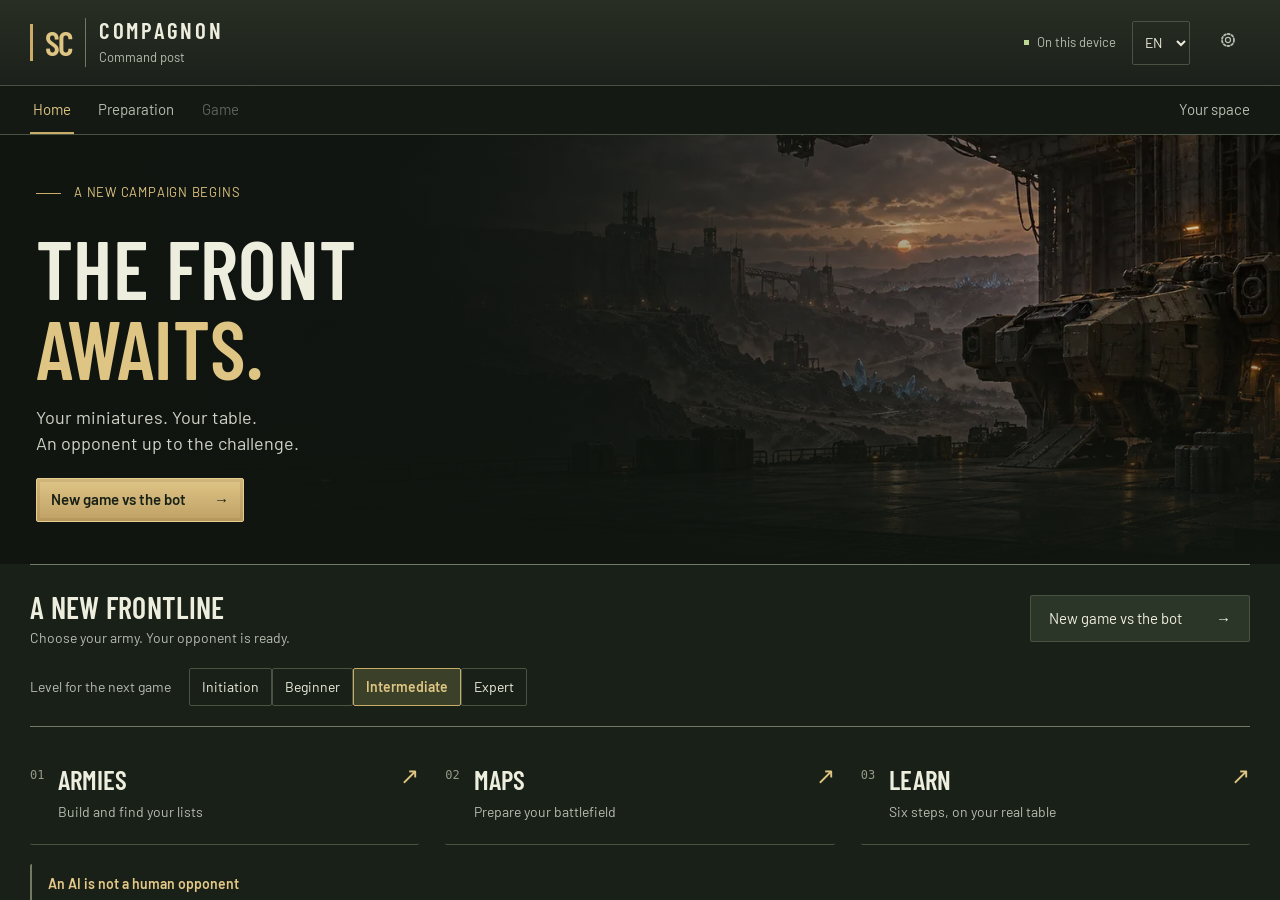
==== commit 8f2a595d: "Site built from 9e7e5e7" ====
--- a/index.html
+++ b/index.html
@@ -45,14 +45,14 @@
       "applicationCategory": "GameApplication",
       "operatingSystem": "Web, iOS, Android",
       "url": "https://sctmg-iacompagnon.com/",
-      "description": "Unofficial fan-made companion app for StarCraft: The Miniatures Game: game tracker, attack resolution, table map and a built-in rule-based opponent. Offline, free, no account, no data collection.",
+      "description": "Unofficial fan-made companion app for StarCraft: The Miniatures Game: game tracker, attack resolution, table map and a built-in opponent with four levels. Free offline play without an account. Optional private web account for statistics and libraries. English, French, Spanish, German.",
       "inLanguage": ["en", "fr", "es", "de"],
       "isAccessibleForFree": true,
       "offers": { "@type": "Offer", "price": "0", "priceCurrency": "EUR" }
     }
     </script>
-    <script type="module" crossorigin src="/assets/index-siR-Pf4v.js"></script>
-    <link rel="modulepreload" crossorigin href="/assets/port-zKclVrgU.js">
+    <script type="module" crossorigin src="/assets/index-BA3A6MuB.js"></script>
+    <link rel="modulepreload" crossorigin href="/assets/port-CpNvHK9K.js">
     <link rel="stylesheet" crossorigin href="/assets/index-laTteDvU.css">
   <link rel="manifest" href="/manifest.webmanifest"><script id="vite-plugin-pwa:register-sw" src="/registerSW.js"></script></head>
   <body>
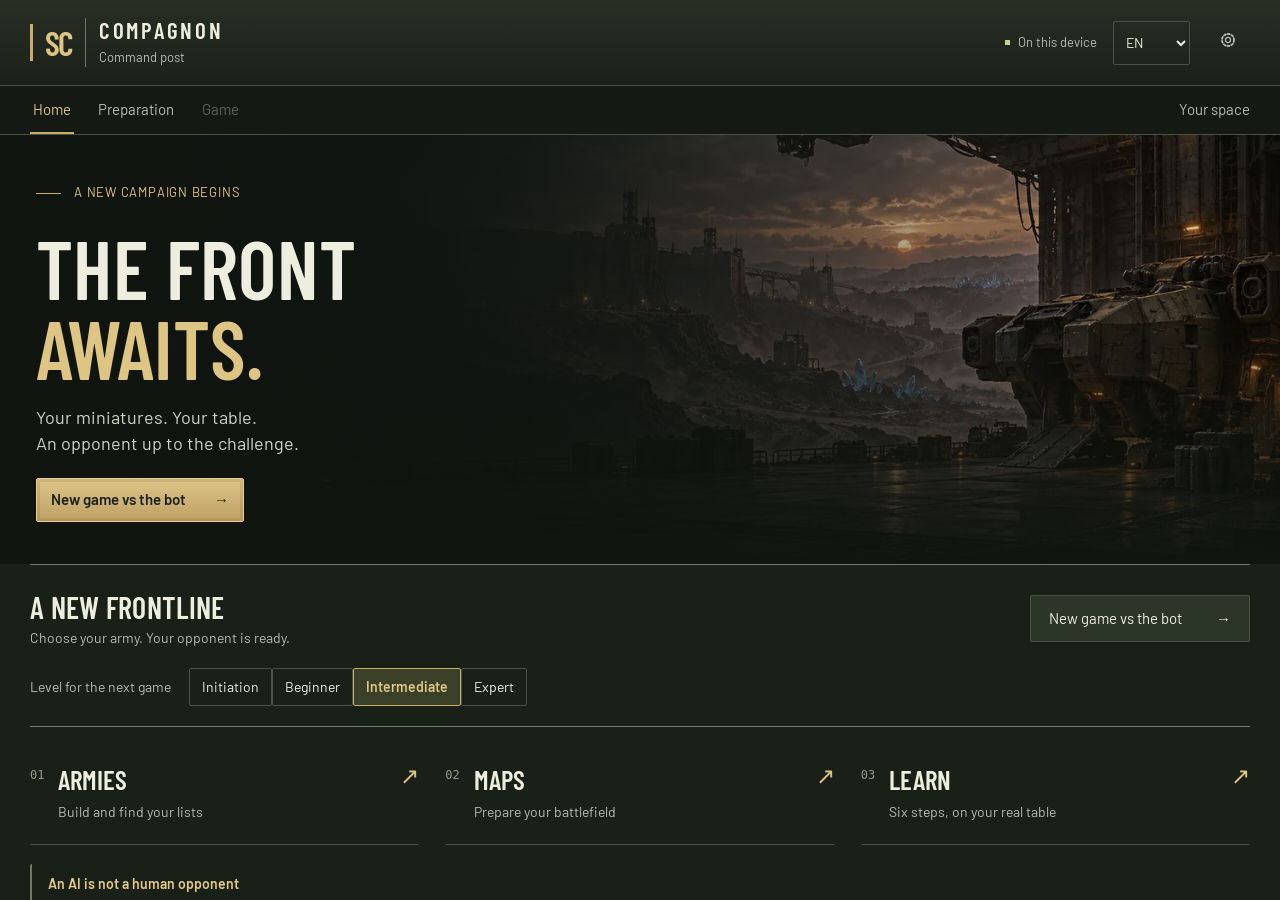
==== commit c741c03a: "Site built from 30664df" ====
--- a/index.html
+++ b/index.html
@@ -28,6 +28,9 @@
     <link rel="alternate" hreflang="fr" href="https://sctmg-iacompagnon.com/?lang=fr" />
     <link rel="alternate" hreflang="es" href="https://sctmg-iacompagnon.com/?lang=es" />
     <link rel="alternate" hreflang="de" href="https://sctmg-iacompagnon.com/?lang=de" />
+    <link rel="alternate" hreflang="pl" href="https://sctmg-iacompagnon.com/?lang=pl" />
+    <link rel="alternate" hreflang="it" href="https://sctmg-iacompagnon.com/?lang=it" />
+    <link rel="alternate" hreflang="pt-BR" href="https://sctmg-iacompagnon.com/?lang=pt-BR" />
     <!-- Safari on iPhone/iPad shows its native "Open in the App Store" banner. -->
     <meta name="apple-itunes-app" content="app-id=6809428019" />
     <meta property="og:type" content="website" />
@@ -46,13 +49,13 @@
       "operatingSystem": "Web, iOS, Android",
       "url": "https://sctmg-iacompagnon.com/",
       "description": "Unofficial fan-made companion app for StarCraft: The Miniatures Game: game tracker, attack resolution, table map and a built-in opponent with four levels. Free offline play without an account. Optional private web account for statistics and libraries. English, French, Spanish, German.",
-      "inLanguage": ["en", "fr", "es", "de"],
+      "inLanguage": ["en", "fr", "es", "de", "pl", "it", "pt-BR"],
       "isAccessibleForFree": true,
       "offers": { "@type": "Offer", "price": "0", "priceCurrency": "EUR" }
     }
     </script>
-    <script type="module" crossorigin src="/assets/index-BA3A6MuB.js"></script>
-    <link rel="modulepreload" crossorigin href="/assets/port-CpNvHK9K.js">
+    <script type="module" crossorigin src="/assets/index-Bf2OgSUJ.js"></script>
+    <link rel="modulepreload" crossorigin href="/assets/dto-BtlnoMYt.js">
     <link rel="stylesheet" crossorigin href="/assets/index-laTteDvU.css">
   <link rel="manifest" href="/manifest.webmanifest"><script id="vite-plugin-pwa:register-sw" src="/registerSW.js"></script></head>
   <body>
